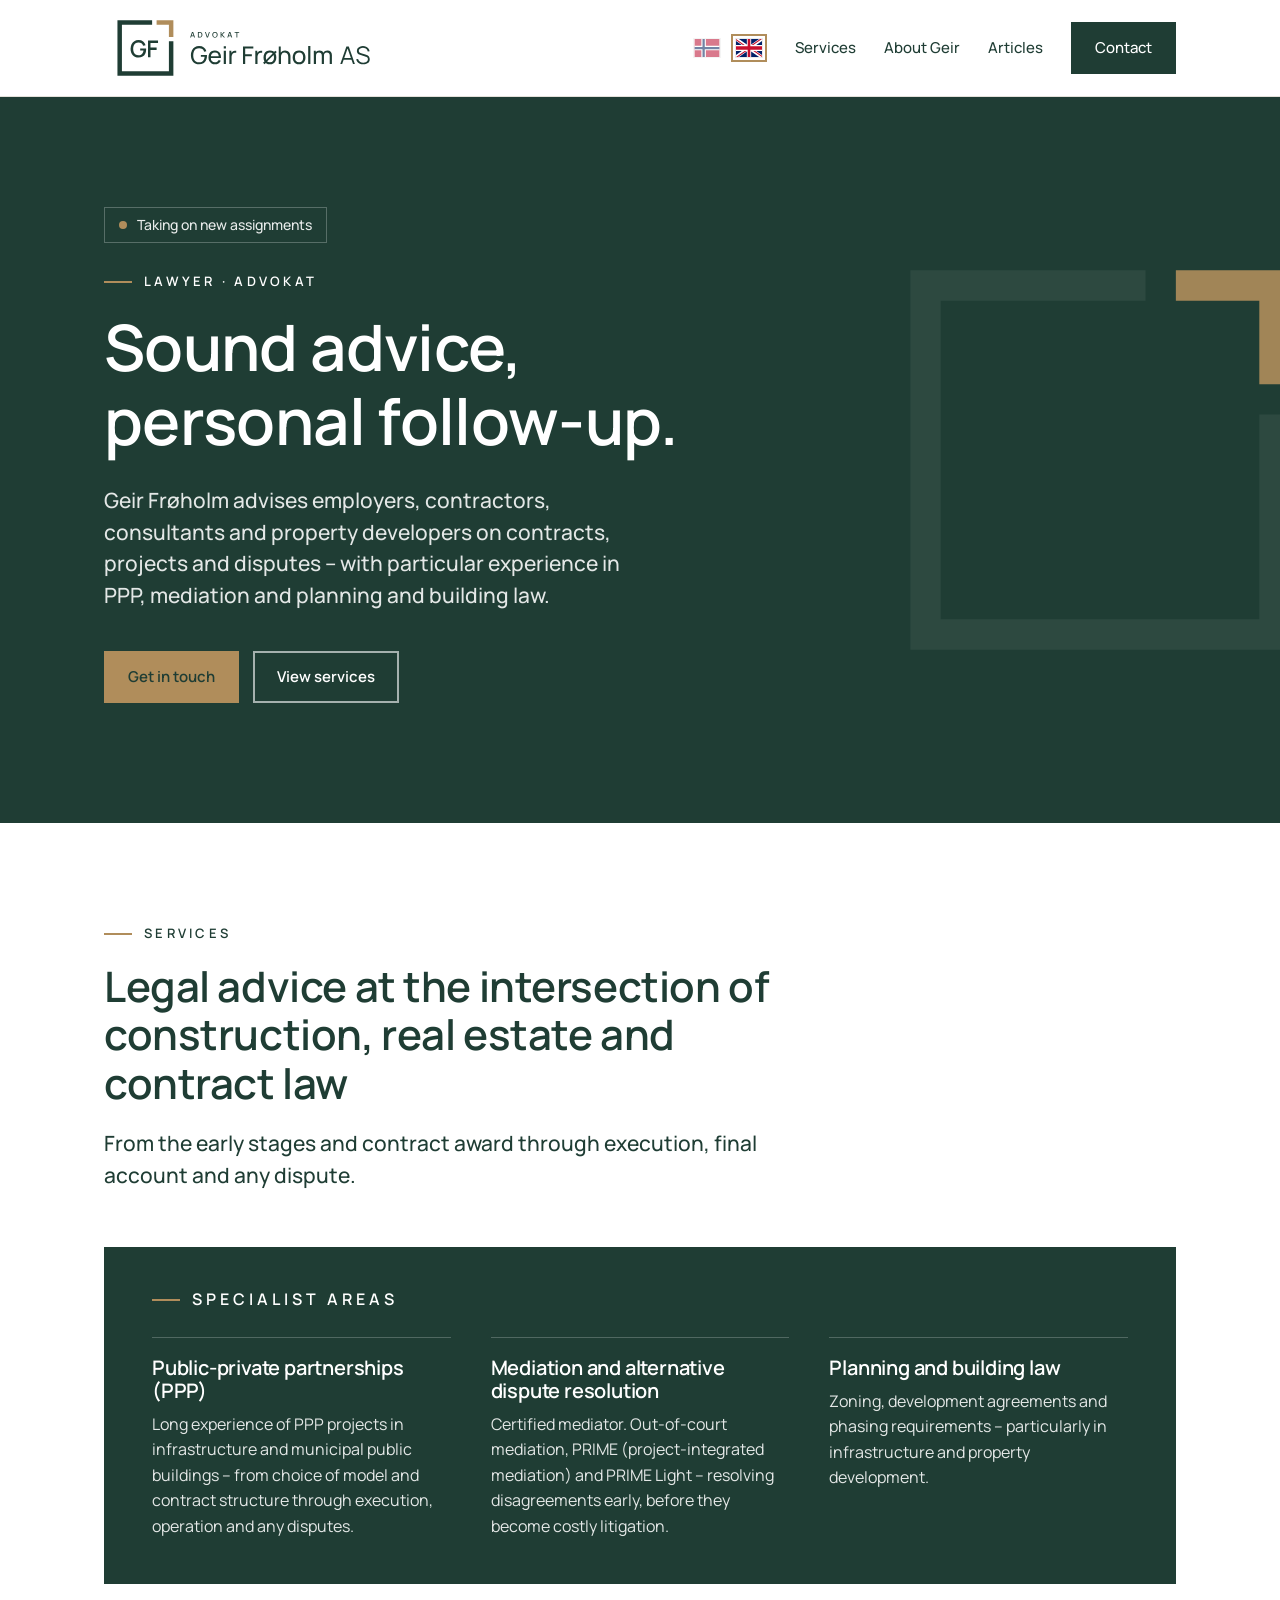
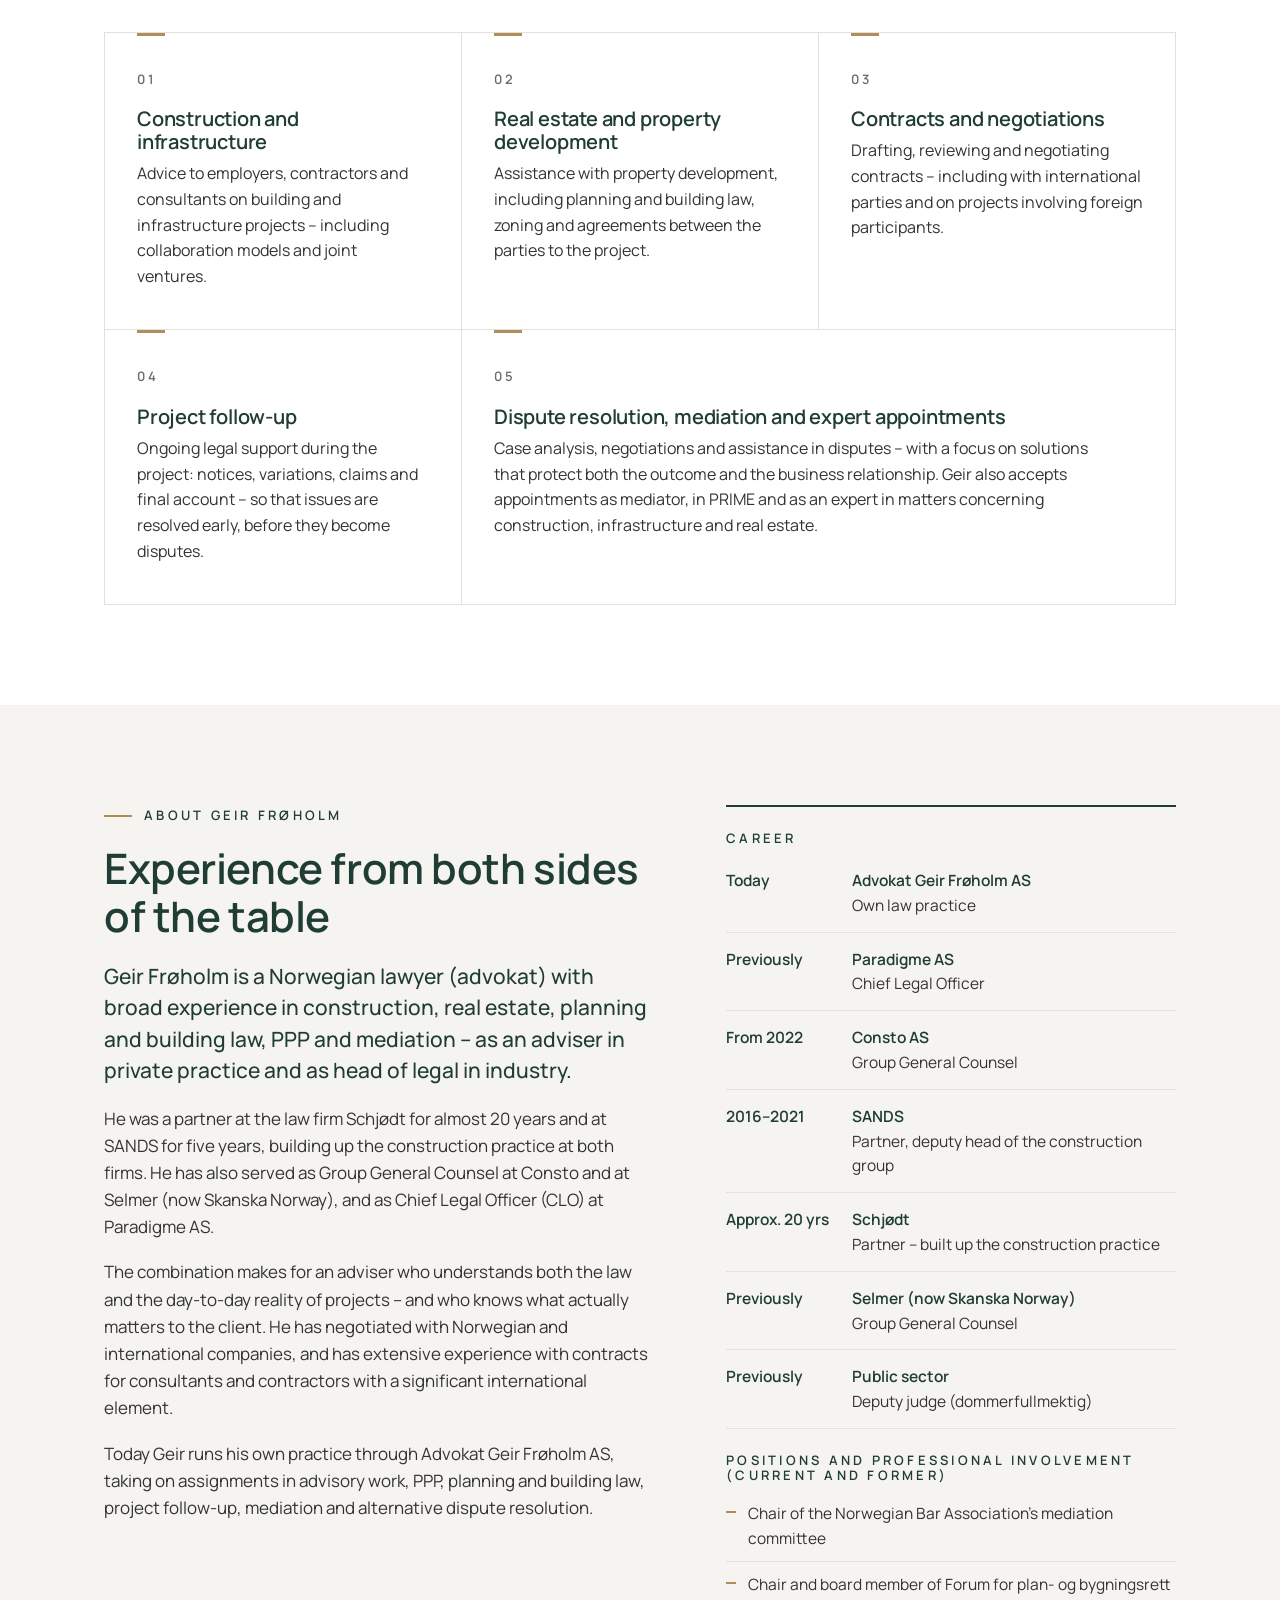
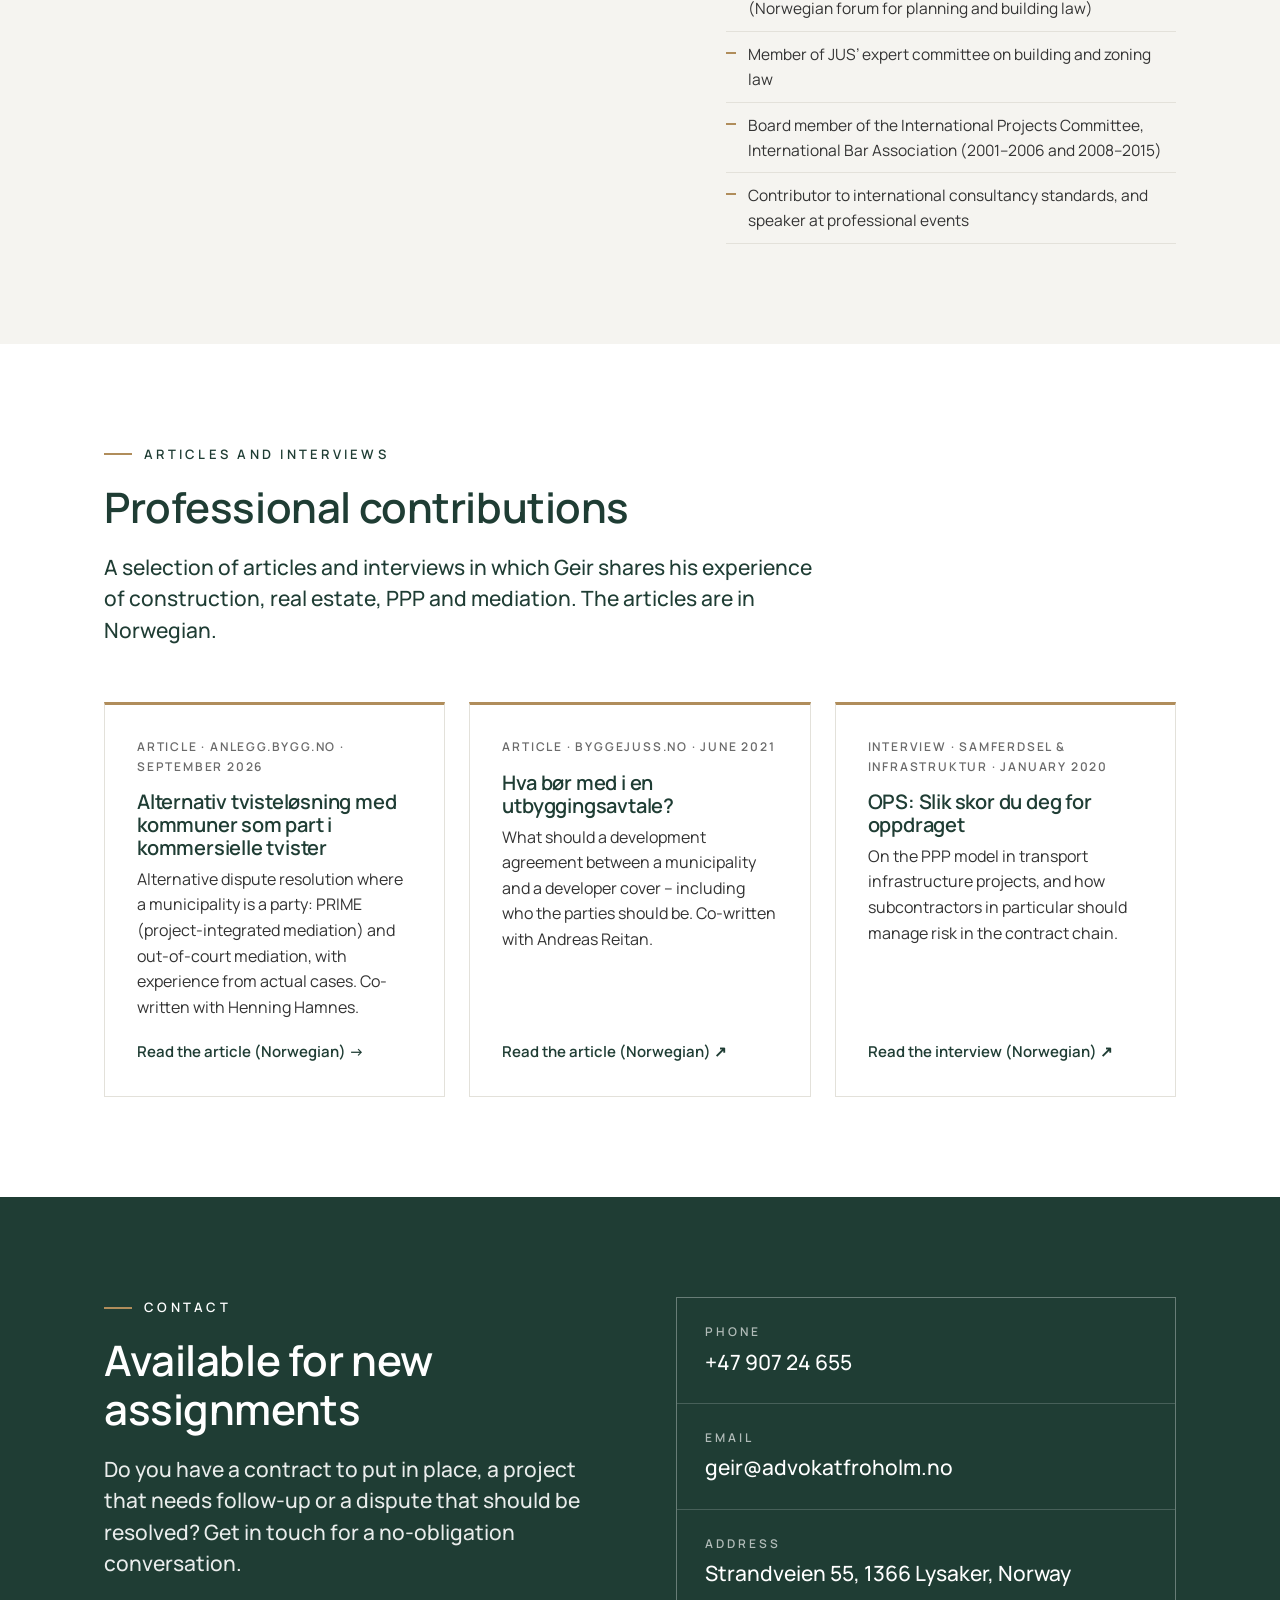
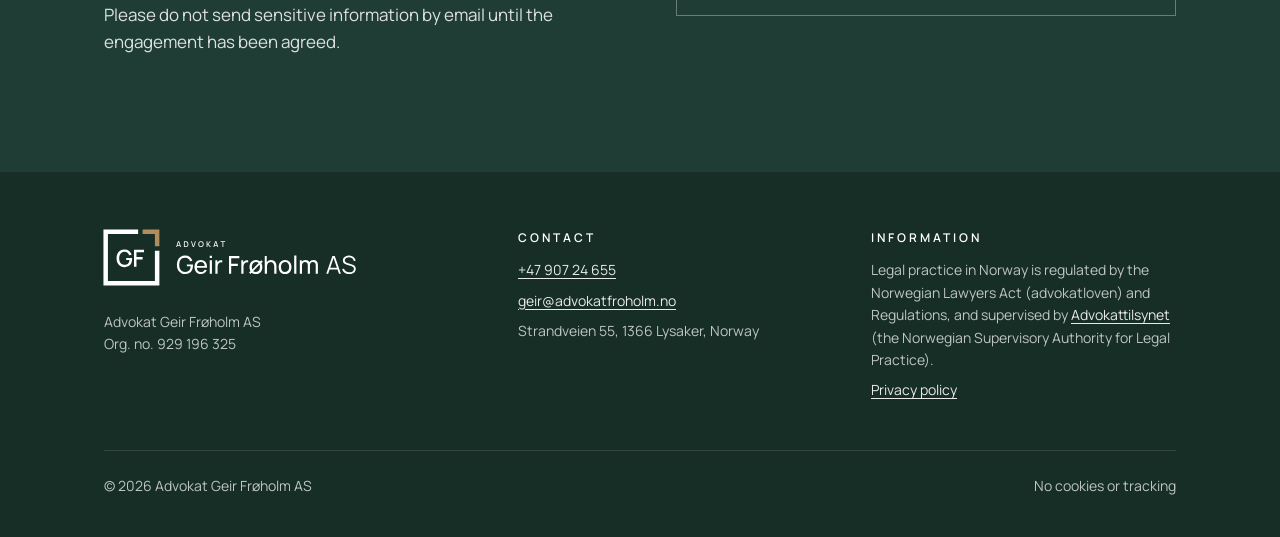
==== en/index.html @ cd41a843 "Forside: slå sammen tjeneste 05 og 06, bedre kontrast på grå småtekst - 05 Tvisteløsning + 06 Meklin" ====
<!doctype html>
<html lang="en">
<head>
<meta charset="utf-8">
<meta name="viewport" content="width=device-width, initial-scale=1">
<title>Advokat Geir Frøholm AS – construction, real estate and contract law</title>
<meta name="description" content="Norwegian lawyer Geir Frøholm advises employers, contractors, consultants and property developers on contracts, public-private partnerships (PPP), planning and building law, project follow-up, mediation and alternative dispute resolution.">
<link rel="canonical" href="https://advokatfroholm.no/en/">
<meta property="og:type" content="website">
<meta property="og:title" content="Advokat Geir Frøholm AS">
<meta property="og:description" content="Sound advice, personal follow-up. Construction, real estate and contract law.">
<meta property="og:url" content="https://advokatfroholm.no/en/">
<meta property="og:image" content="https://advokatfroholm.no/assets/og-image.png">
<meta property="og:locale" content="en_GB">
<meta name="theme-color" content="#1F3D34">
<link rel="icon" href="/favicon.ico" sizes="any">
<link rel="icon" href="/favicon.svg" type="image/svg+xml">
<link rel="apple-touch-icon" href="/apple-touch-icon.png">
<link rel="preload" href="/assets/manrope.woff2" as="font" type="font/woff2" crossorigin>
<link rel="alternate" hreflang="nb" href="https://advokatfroholm.no/">
<link rel="alternate" hreflang="en" href="https://advokatfroholm.no/en/">
<link rel="alternate" hreflang="x-default" href="https://advokatfroholm.no/">
<link rel="stylesheet" href="/assets/style.css">
<script type="application/ld+json">
{
  "@context": "https://schema.org",
  "@type": "LegalService",
  "name": "Advokat Geir Frøholm AS",
  "url": "https://advokatfroholm.no/en/",
  "logo": "https://advokatfroholm.no/assets/icon-512.png",
  "image": "https://advokatfroholm.no/assets/og-image.png",
  "telephone": "+47 907 24 655",
  "email": "geir@advokatfroholm.no",
  "taxID": "929196325",
  "address": {
    "@type": "PostalAddress",
    "streetAddress": "Strandveien 55",
    "postalCode": "1366",
    "addressLocality": "Lysaker",
    "addressCountry": "NO"
  },
  "founder": { "@type": "Person", "name": "Geir Frøholm", "jobTitle": "Lawyer (advokat)" },
  "knowsAbout": ["Public-private partnerships (PPP)", "Construction law", "Real estate law", "Contract law", "Planning and building law", "Mediation", "Alternative dispute resolution", "Dispute resolution"]
}
</script>
</head>
<body>

<header class="topp">
  <div class="wrap">
    <a class="logo" href="/en/" aria-label="Advokat Geir Frøholm AS – home"><img class="hel" src="/assets/logo-farge.svg" alt="Advokat Geir Frøholm AS" width="500" height="148"><img class="symbol" src="/assets/symbol-farge.svg" alt="Advokat Geir Frøholm AS" width="116" height="116"></a>
    <nav class="meny" aria-label="Main menu">
      <div class="sprak" role="group" aria-label="Språk / Language"><a href="/" hreflang="nb" lang="nb" title="Norsk" aria-label="Norsk"><svg viewBox="0 0 22 16" aria-hidden="true"><rect width="22" height="16" fill="#BA0C2F"/><path d="M6 0h4v16H6zM0 6h22v4H0z" fill="#fff"/><path d="M7 0h2v16H7zM0 7h22v2H0z" fill="#00205B"/></svg></a><a href="/en/" hreflang="en" lang="en" title="English" aria-label="English" aria-current="true"><svg viewBox="0 0 60 30" aria-hidden="true" preserveAspectRatio="none"><clipPath id="uk-t"><path d="M30 15h30v15zv15H0zH0V0zV0h30z"/></clipPath><path d="M0 0v30h60V0z" fill="#012169"/><path d="M0 0l60 30m0-30L0 30" stroke="#fff" stroke-width="6"/><path d="M0 0l60 30m0-30L0 30" clip-path="url(#uk-t)" stroke="#C8102E" stroke-width="4"/><path d="M30 0v30M0 15h60" stroke="#fff" stroke-width="10"/><path d="M30 0v30M0 15h60" stroke="#C8102E" stroke-width="6"/></svg></a></div>
      <a href="#services">Services</a>
      <a href="#about">About Geir</a>
      <a href="#articles">Articles</a>
      <a class="knapp" href="#contact">Contact</a>
    </nav>
  </div>
</header>

<main>

<section class="hero">
  <svg class="hero-hjorne" viewBox="-8 -8 116 116" aria-hidden="true">
    <path d="M0 0H62V8H8V92H92V38H100V100H0Z" fill="#FFFFFF" fill-opacity=".07"/>
    <path d="M70 0H100V30H92V8H70Z" fill="#B08D5B"/>
  </svg>
  <div class="wrap">
    <span class="status"><i></i>Taking on new assignments</span>
    <p class="etikett">Lawyer · Advokat</p>
    <h1>Sound advice, personal follow-up.</h1>
    <p class="ingress">Geir Frøholm advises employers, contractors, consultants and property developers on contracts, projects and disputes – with particular experience in PPP, mediation and planning and building law.</p>
    <div class="knapper">
      <a class="knapp messing" href="#contact">Get in touch</a>
      <a class="knapp lys" href="#services">View services</a>
    </div>
  </div>
</section>

<section id="services">
  <div class="wrap">
    <div class="hode">
      <p class="etikett">Services</p>
      <h2>Legal advice at the intersection of construction, real estate and contract law</h2>
      <p class="ingress">From the early stages and contract award through execution, final account and any dispute.</p>
    </div>
    <div class="spesial">
      <p class="etikett">Specialist areas</p>
      <div class="spesial-grid">
        <div>
          <h3>Public-private partnerships (PPP)</h3>
          <p>Long experience of PPP projects in infrastructure and municipal public buildings – from choice of model and contract structure through execution, operation and any disputes.</p>
        </div>
        <div>
          <h3>Mediation and alternative dispute resolution</h3>
          <p>Certified mediator. Out-of-court mediation, PRIME (project-integrated mediation) and PRIME Light – resolving disagreements early, before they become costly litigation.</p>
        </div>
        <div>
          <h3>Planning and building law</h3>
          <p>Zoning, development agreements and phasing requirements – particularly in infrastructure and property development.</p>
        </div>
      </div>
    </div>
    <div class="tjenester">
      <article class="tjeneste">
        <span class="nr">01</span>
        <h3>Construction and infrastructure</h3>
        <p>Advice to employers, contractors and consultants on building and infrastructure projects – including collaboration models and joint ventures.</p>
      </article>
      <article class="tjeneste">
        <span class="nr">02</span>
        <h3>Real estate and property development</h3>
        <p>Assistance with property development, including planning and building law, zoning and agreements between the parties to the project.</p>
      </article>
      <article class="tjeneste">
        <span class="nr">03</span>
        <h3>Contracts and negotiations</h3>
        <p>Drafting, reviewing and negotiating contracts – including with international parties and on projects involving foreign participants.</p>
      </article>
      <article class="tjeneste">
        <span class="nr">04</span>
        <h3>Project follow-up</h3>
        <p>Ongoing legal support during the project: notices, variations, claims and final account – so that issues are resolved early, before they become disputes.</p>
      </article>
      <article class="tjeneste">
        <span class="nr">05</span>
        <h3>Dispute resolution, mediation and expert appointments</h3>
        <p>Case analysis, negotiations and assistance in disputes – with a focus on solutions that protect both the outcome and the business relationship. Geir also accepts appointments as mediator, in PRIME and as an expert in matters concerning construction, infrastructure and real estate.</p>
      </article>
    </div>
  </div>
</section>

<section id="about" class="lys-bg">
  <div class="wrap om">
    <div>
      <p class="etikett">About Geir Frøholm</p>
      <h2>Experience from both sides of the table</h2>
      <p class="ingress">Geir Frøholm is a Norwegian lawyer (advokat) with broad experience in construction, real estate, planning and building law, PPP and mediation – as an adviser in private practice and as head of legal in industry.</p>
      <p>He was a partner at the law firm Schjødt for almost 20 years and at SANDS for five years, building up the construction practice at both firms. He has also served as Group General Counsel at Consto and at Selmer (now Skanska Norway), and as Chief Legal Officer (CLO) at Paradigme AS.</p>
      <p>The combination makes for an adviser who understands both the law and the day-to-day reality of projects – and who knows what actually matters to the client. He has negotiated with Norwegian and international companies, and has extensive experience with contracts for consultants and contractors with a significant international element.</p>
      <p>Today Geir runs his own practice through Advokat Geir Frøholm AS, taking on assignments in advisory work, PPP, planning and building law, project follow-up, mediation and alternative dispute resolution.</p>
    </div>
    <aside class="fakta" aria-label="Career and positions">
      <h3>Career</h3>
      <ul class="tidslinje">
        <li><span class="aar">Today</span><span><b>Advokat Geir Frøholm AS</b>Own law practice</span></li>
        <li><span class="aar">Previously</span><span><b>Paradigme AS</b>Chief Legal Officer</span></li>
        <li><span class="aar">From 2022</span><span><b>Consto AS</b>Group General Counsel</span></li>
        <li><span class="aar">2016–2021</span><span><b>SANDS</b>Partner, deputy head of the construction group</span></li>
        <li><span class="aar">Approx. 20 yrs</span><span><b>Schjødt</b>Partner – built up the construction practice</span></li>
        <li><span class="aar">Previously</span><span><b>Selmer (now Skanska Norway)</b>Group General Counsel</span></li>
        <li><span class="aar">Previously</span><span><b>Public sector</b>Deputy judge (dommerfullmektig)</span></li>
      </ul>
      <h3>Positions and professional involvement (current and former)</h3>
      <ul class="verv">
        <li>Chair of the Norwegian Bar Association’s mediation committee</li>
        <li>Chair and board member of Forum for plan- og bygningsrett (Norwegian forum for planning and building law)</li>
        <li>Member of JUS’ expert committee on building and zoning law</li>
        <li>Board member of the International Projects Committee, International Bar Association (2001–2006 and 2008–2015)</li>
        <li>Contributor to international consultancy standards, and speaker at professional events</li>
      </ul>
    </aside>
  </div>
</section>


<section id="articles">
  <div class="wrap">
    <div class="hode">
      <p class="etikett">Articles and interviews</p>
      <h2>Professional contributions</h2>
      <p class="ingress">A selection of articles and interviews in which Geir shares his experience of construction, real estate, PPP and mediation. The articles are in Norwegian.</p>
    </div>
    <div class="artikler">
      <a class="artikkel" href="/artikler/alternativ-tvistelosning-kommuner.html" hreflang="nb">
        <span class="meta">Article · anlegg.bygg.no · September 2026</span>
        <h3>Alternativ tvisteløsning med kommuner som part i kommersielle tvister</h3>
        <p>Alternative dispute resolution where a municipality is a party: PRIME (project-integrated mediation) and out-of-court mediation, with experience from actual cases. Co-written with Henning Hamnes.</p>
        <span class="les">Read the article (Norwegian) →</span>
      </a>
      <a class="artikkel" href="https://byggejuss.no/hva-bor-med-i-en-utbyggingsavtale/" target="_blank" rel="noopener" hreflang="nb">
        <span class="meta">Article · byggejuss.no · June 2021</span>
        <h3>Hva bør med i en utbyggingsavtale?</h3>
        <p>What should a development agreement between a municipality and a developer cover – including who the parties should be. Co-written with Andreas Reitan.</p>
        <span class="les">Read the article (Norwegian) ↗</span>
      </a>
      <a class="artikkel" href="https://www.samferdselinfra.no/ops-slik-skor-du-deg-for-oppdraget/" target="_blank" rel="noopener" hreflang="nb">
        <span class="meta">Interview · Samferdsel &amp; Infrastruktur · January 2020</span>
        <h3>OPS: Slik skor du deg for oppdraget</h3>
        <p>On the PPP model in transport infrastructure projects, and how subcontractors in particular should manage risk in the contract chain.</p>
        <span class="les">Read the interview (Norwegian) ↗</span>
      </a>
    </div>
  </div>
</section>

<section id="contact" class="kontakt">
  <div class="wrap kontakt-grid">
    <div>
      <p class="etikett">Contact</p>
      <h2>Available for new assignments</h2>
      <p class="ingress" style="color:rgba(255,255,255,.9)">Do you have a contract to put in place, a project that needs follow-up or a dispute that should be resolved? Get in touch for a no-obligation conversation.</p>
      <p>Please do not send sensitive information by email until the engagement has been agreed.</p>
    </div>
    <div class="kanaler">
      <a class="kanal" href="tel:+4790724655"><small>Phone</small><span>+47 907 24 655</span></a>
      <a class="kanal" href="mailto:geir@advokatfroholm.no"><small>Email</small><span>geir@advokatfroholm.no</span></a>
      <div class="kanal"><small>Address</small><span>Strandveien 55, 1366 Lysaker, Norway</span></div>
    </div>
  </div>
</section>

</main>

<footer class="bunn">
  <div class="wrap">
    <div class="bunn-grid">
      <div>
        <img src="/assets/logo-negativ.svg" alt="Advokat Geir Frøholm AS" width="500" height="148">
        <p>Advokat Geir Frøholm AS<br>Org. no. 929 196 325</p>
      </div>
      <div>
        <h4>Contact</h4>
        <p><a href="tel:+4790724655">+47 907 24 655</a></p>
        <p><a href="mailto:geir@advokatfroholm.no">geir@advokatfroholm.no</a></p>
        <p>Strandveien 55, 1366 Lysaker, Norway</p>
      </div>
      <div>
        <h4>Information</h4>
        <p>Legal practice in Norway is regulated by the Norwegian Lawyers Act (advokatloven) and Regulations, and supervised by <a href="https://tilsynet.no" rel="noopener">Advokattilsynet</a> (the Norwegian Supervisory Authority for Legal Practice).</p>
        <p><a href="/en/privacy.html">Privacy policy</a></p>
      </div>
    </div>
    <div class="smaa">
      <span>© <span id="aar">2026</span> Advokat Geir Frøholm AS</span>
      <span>No cookies or tracking</span>
    </div>
  </div>
</footer>

<script>document.getElementById("aar").textContent = new Date().getFullYear();</script>
</body>
</html>
---- assets/style.css ----
@font-face {
  font-family: "Manrope";
  src: url("manrope.woff2") format("woff2");
  font-weight: 200 800;
  font-display: swap;
}

:root {
  --gronn: #1F3D34;
  --gronn-2: #2A5145;
  --messing: #B08D5B;
  --grafitt: #333333;
  --hvit: #FFFFFF;
  --lys: #F5F4F0;
  --linje: #E3E1DA;
  --maks: 1120px;
}

*, *::before, *::after { box-sizing: border-box; }
html { scroll-behavior: smooth; -webkit-text-size-adjust: 100%; }
body {
  margin: 0;
  font-family: "Manrope", Arial, sans-serif;
  font-weight: 400;
  font-size: 17px;
  line-height: 1.6;
  color: var(--grafitt);
  background: var(--hvit);
}
img, svg { max-width: 100%; display: block; }
a { color: var(--gronn); text-underline-offset: 3px; }
a:hover { color: var(--gronn-2); }
:focus-visible { outline: 2px solid var(--messing); outline-offset: 3px; }

.wrap { max-width: var(--maks); margin: 0 auto; padding: 0 24px; }

.etikett {
  font-weight: 600;
  display: flex;
  font-size: 13px;
  letter-spacing: .25em;
  text-transform: uppercase;
  color: var(--gronn);
  align-items: center;
  gap: 12px;
  margin: 0 0 18px;
}
.etikett::before {
  content: "";
  width: 28px; height: 2px;
  background: var(--messing);
}

h1, h2, h3 { color: var(--gronn); font-weight: 600; line-height: 1.15; margin: 0; letter-spacing: -.01em; }
h1 { font-size: clamp(38px, 6vw, 64px); }
h2 { font-size: clamp(30px, 4vw, 42px); margin-bottom: 20px; }
h3 { font-size: 20px; margin-bottom: 8px; }
.ingress { font-weight: 500; font-size: clamp(18px, 2vw, 21px); line-height: 1.5; color: var(--gronn); }

/* Topp */
.topp {
  position: sticky; top: 0; z-index: 10;
  background: rgba(255,255,255,.96);
  backdrop-filter: saturate(1.2) blur(6px);
  border-bottom: 1px solid var(--linje);
}
.topp .wrap { display: flex; align-items: center; justify-content: space-between; height: 96px; gap: 24px; }
.topp .logo img { width: 280px; height: auto; }
.topp .logo .symbol { display: none; }
.meny { display: flex; gap: 28px; align-items: center; }
.meny a { text-decoration: none; font-weight: 500; font-size: 15px; color: var(--gronn); }
.meny a:hover { color: var(--messing); }
.knapp {
  display: inline-block;
  background: var(--gronn); color: var(--hvit) !important;
  text-decoration: none; font-weight: 600; font-size: 15px;
  padding: 12px 22px; border: 2px solid var(--gronn);
  transition: background .15s, color .15s;
}
.knapp:hover { background: var(--gronn-2); border-color: var(--gronn-2); }
.knapp.lys { background: transparent; color: var(--hvit) !important; border-color: rgba(255,255,255,.6); }
.knapp.lys:hover { background: var(--hvit); color: var(--gronn) !important; }
.knapp.messing { background: var(--messing); border-color: var(--messing); color: var(--gronn) !important; }
.knapp.messing:hover { background: #C29F6C; border-color: #C29F6C; }

/* Hero */
.hero { background: var(--gronn); color: var(--hvit); padding: 110px 0 120px; position: relative; overflow: hidden; }
.hero .etikett, .hero h1 { color: var(--hvit); }
.hero h1 { max-width: 14ch; }
.hero .ingress { color: rgba(255,255,255,.88); max-width: 40ch; margin: 28px 0 40px; }
.hero .knapper { display: flex; gap: 14px; flex-wrap: wrap; }
.hero-hjorne {
  position: absolute; right: -40px; top: 50%; transform: translateY(-50%);
  width: min(440px, 42vw); opacity: .9; pointer-events: none;
}
.status {
  display: inline-flex; align-items: center; gap: 10px;
  font-size: 14px; font-weight: 500; color: rgba(255,255,255,.9);
  border: 1px solid rgba(255,255,255,.25); padding: 6px 14px; margin-bottom: 28px;
}
.status i { width: 8px; height: 8px; border-radius: 50%; background: var(--messing); display: block; }

/* Seksjoner */
section { padding: 100px 0; }
.lys-bg { background: var(--lys); }
.hode { max-width: 720px; margin-bottom: 56px; }

.tjenester { display: grid; grid-template-columns: repeat(3, 1fr); gap: 1px; background: var(--linje); border: 1px solid var(--linje); }
.tjeneste { background: var(--hvit); padding: 36px 32px 40px; position: relative; }
.tjeneste::before { content: ""; position: absolute; top: 0; left: 32px; width: 28px; height: 3px; background: var(--messing); }
.tjeneste .nr { font-size: 13px; font-weight: 600; letter-spacing: .2em; color: #6B6B6B; margin-bottom: 18px; display: block; }
.tjeneste p { margin: 0; font-size: 16px; }
/* Fem kort: det siste fyller resten av raden (3 og 2 kolonner) */
.tjeneste:last-child:nth-child(5) { grid-column: span 2; }
.tjeneste:last-child:nth-child(5) p { max-width: 62ch; }

.om { display: grid; grid-template-columns: 1.1fr .9fr; gap: 72px; align-items: start; }
.om p { margin: 0 0 18px; }
.fakta { border-top: 2px solid var(--gronn); }
.fakta h3 { font-size: 13px; letter-spacing: .25em; text-transform: uppercase; margin: 24px 0 8px; }
.tidslinje { list-style: none; margin: 0; padding: 0; }
.tidslinje li { display: grid; grid-template-columns: 110px 1fr; gap: 16px; padding: 14px 0; border-bottom: 1px solid var(--linje); font-size: 15.5px; }
.tidslinje .aar { font-weight: 600; color: var(--gronn); }
.tidslinje b { font-weight: 600; color: var(--gronn); display: block; }
.verv { list-style: none; padding: 0; margin: 0; }
.verv li { padding: 10px 0 10px 22px; border-bottom: 1px solid var(--linje); position: relative; font-size: 15.5px; }
.verv li::before { content: ""; position: absolute; left: 0; top: 20px; width: 10px; height: 2px; background: var(--messing); }

.hvordan { display: grid; grid-template-columns: repeat(3, 1fr); gap: 40px; }
.steg .tall { font-size: 44px; font-weight: 600; color: var(--messing); line-height: 1; margin-bottom: 16px; display: block; }
.steg p { margin: 0; }

/* Kontakt */
.kontakt { background: var(--gronn); color: var(--hvit); }
.kontakt h2, .kontakt .etikett { color: var(--hvit); }
.kontakt-grid { display: grid; grid-template-columns: 1fr 1fr; gap: 72px; align-items: start; }
.kontakt p { color: rgba(255,255,255,.85); }
.kanaler { display: grid; gap: 1px; background: rgba(255,255,255,.18); border: 1px solid rgba(255,255,255,.18); }
.kanal { background: var(--gronn); padding: 24px 28px; display: block; text-decoration: none; color: var(--hvit); }
a.kanal:hover { background: var(--gronn-2); color: var(--hvit); }
.kanal small { display: block; font-size: 12px; letter-spacing: .25em; text-transform: uppercase; color: rgba(255,255,255,.65); font-weight: 600; margin-bottom: 4px; }
.kanal span { font-size: 21px; font-weight: 500; overflow-wrap: anywhere; }

/* Bunn */
.bunn { background: #172E27; color: rgba(255,255,255,.72); padding: 56px 0 40px; font-size: 14px; }
.bunn-grid { display: grid; grid-template-columns: 1.2fr 1fr 1fr; gap: 48px; }
.bunn img { width: 280px; height: auto; margin: -12px 0 12px -14px; }
.bunn h4 { color: var(--hvit); font-size: 12px; letter-spacing: .25em; text-transform: uppercase; margin: 0 0 12px; font-weight: 600; }
.bunn p { margin: 0 0 8px; }
.bunn a { color: rgba(255,255,255,.9); }
.bunn .smaa { border-top: 1px solid rgba(255,255,255,.12); margin-top: 40px; padding-top: 24px; display: flex; justify-content: space-between; gap: 16px; flex-wrap: wrap; }

/* Tekstside */
.tekstside { padding: 72px 0 100px; }
.tekstside .wrap { max-width: 760px; }
.tekstside h1 { font-size: clamp(34px, 5vw, 48px); margin-bottom: 24px; }
.tekstside h2 { font-size: 24px; margin: 40px 0 12px; }
.tekstside p, .tekstside li { margin: 0 0 12px; }

@media (max-width: 900px) {
  .meny > a:not(.knapp) { display: none; }
  .tjenester { grid-template-columns: 1fr 1fr; }
  .om, .kontakt-grid { grid-template-columns: 1fr; gap: 48px; }
  .hvordan { grid-template-columns: 1fr; gap: 32px; }
  .bunn-grid { grid-template-columns: 1fr 1fr; }
  .hero-hjorne { opacity: .18; right: -80px; width: 360px; }
}
@media (max-width: 600px) {
  body { font-size: 16px; }
  .wrap { padding: 0 16px; }
  .topp .wrap { height: 68px; }
  .topp .logo .hel { display: none; }
  .topp .logo .symbol { display: block; width: 48px; }
  .topp .knapp { padding: 9px 14px; font-size: 14px; }
  section { padding: 72px 0; }
  .hero { padding: 72px 0 80px; }
  .hero-hjorne { display: none; }
  .tjenester { grid-template-columns: 1fr; }
  .tjeneste:last-child:nth-child(5) { grid-column: auto; }
  .tidslinje li { grid-template-columns: 1fr; gap: 2px; }
  .bunn-grid { grid-template-columns: 1fr; gap: 32px; }
}
@media (prefers-reduced-motion: reduce) { html { scroll-behavior: auto; } }

/* Språkvelger */
.sprak { display: flex; gap: 6px; align-items: center; }
.sprak a { display: block; padding: 3px; border: 2px solid transparent; line-height: 0; opacity: .55; transition: opacity .15s, border-color .15s; }
.sprak a:hover { opacity: 1; }
.sprak a[aria-current="true"] { opacity: 1; border-color: var(--messing); }
.sprak svg { width: 26px; height: 18px; display: block; box-shadow: 0 0 0 1px rgba(0,0,0,.08); }
@media (max-width: 600px) { .meny { gap: 12px; } .sprak svg { width: 24px; height: 17px; } }

/* Spesialfelt */
.spesial { background: var(--gronn); color: rgba(255,255,255,.88); padding: 40px 48px 44px; margin-bottom: 48px; }
.spesial .etikett { color: var(--hvit); margin-bottom: 24px; }
.spesial-grid { display: grid; grid-template-columns: repeat(3, 1fr); gap: 40px; }
.spesial-grid > div { min-width: 0; border-top: 1px solid rgba(255,255,255,.22); padding-top: 18px; }
.spesial h3 { color: var(--hvit); font-size: 20px; margin: 0 0 10px; }
.spesial p { margin: 0; font-size: 16px; }
@media (max-width: 900px) { .spesial { padding: 32px 24px 36px; } .spesial-grid { grid-template-columns: 1fr; gap: 24px; } }

/* Artikler */
.artikler { display: grid; grid-template-columns: repeat(3, 1fr); gap: 24px; }
.artikkel { display: flex; flex-direction: column; border: 1px solid var(--linje); border-top: 3px solid var(--messing); padding: 32px; text-decoration: none; color: var(--grafitt); transition: border-color .15s, box-shadow .15s; }
.artikkel:hover { border-color: var(--gronn); border-top-color: var(--messing); box-shadow: 0 8px 24px rgba(31,61,52,.08); color: var(--grafitt); }
.artikkel .meta { font-size: 12px; font-weight: 600; letter-spacing: .15em; text-transform: uppercase; color: #6B6B6B; margin-bottom: 14px; }
.artikkel p { margin: 0 0 20px; font-size: 16px; }
.artikkel .les { margin-top: auto; font-weight: 600; font-size: 15px; color: var(--gronn); }
.artikkel:hover .les { color: var(--messing); }
@media (max-width: 900px) { .artikler { grid-template-columns: 1fr; } }

/* Artikkelside */
.artikkelside { padding-top: 56px; }
.artikkelside .tilbake { margin: 0 0 32px; font-size: 15px; }
.artikkelside .tilbake a { text-decoration: none; font-weight: 500; }
.artikkelside h1 { font-size: clamp(30px, 4.4vw, 44px); line-height: 1.15; margin-bottom: 20px; }
.artikkelside .ingress { margin: 0 0 28px; }
.byline { border-top: 1px solid var(--linje); border-bottom: 1px solid var(--linje); padding: 18px 0; margin-bottom: 40px; font-size: 15.5px; }
.byline p { margin: 0; }
.byline b { color: var(--gronn); font-weight: 600; }
.byline .kilde { margin-top: 6px; color: #6B6B6B; font-size: 14.5px; }
.brodtekst p { margin: 0 0 18px; }
.brodtekst h2 { font-size: 23px; margin: 44px 0 14px; }
.sitat { margin: 36px 0; padding: 4px 0 4px 24px; border-left: 3px solid var(--messing); font-size: clamp(20px, 2.4vw, 24px); font-weight: 500; line-height: 1.4; color: var(--gronn); }
.artikkel-cta { margin-top: 56px; background: var(--lys); padding: 32px; display: flex; gap: 24px; align-items: center; justify-content: space-between; flex-wrap: wrap; }
.artikkel-cta p { margin: 0; max-width: 46ch; color: var(--gronn); font-weight: 500; }
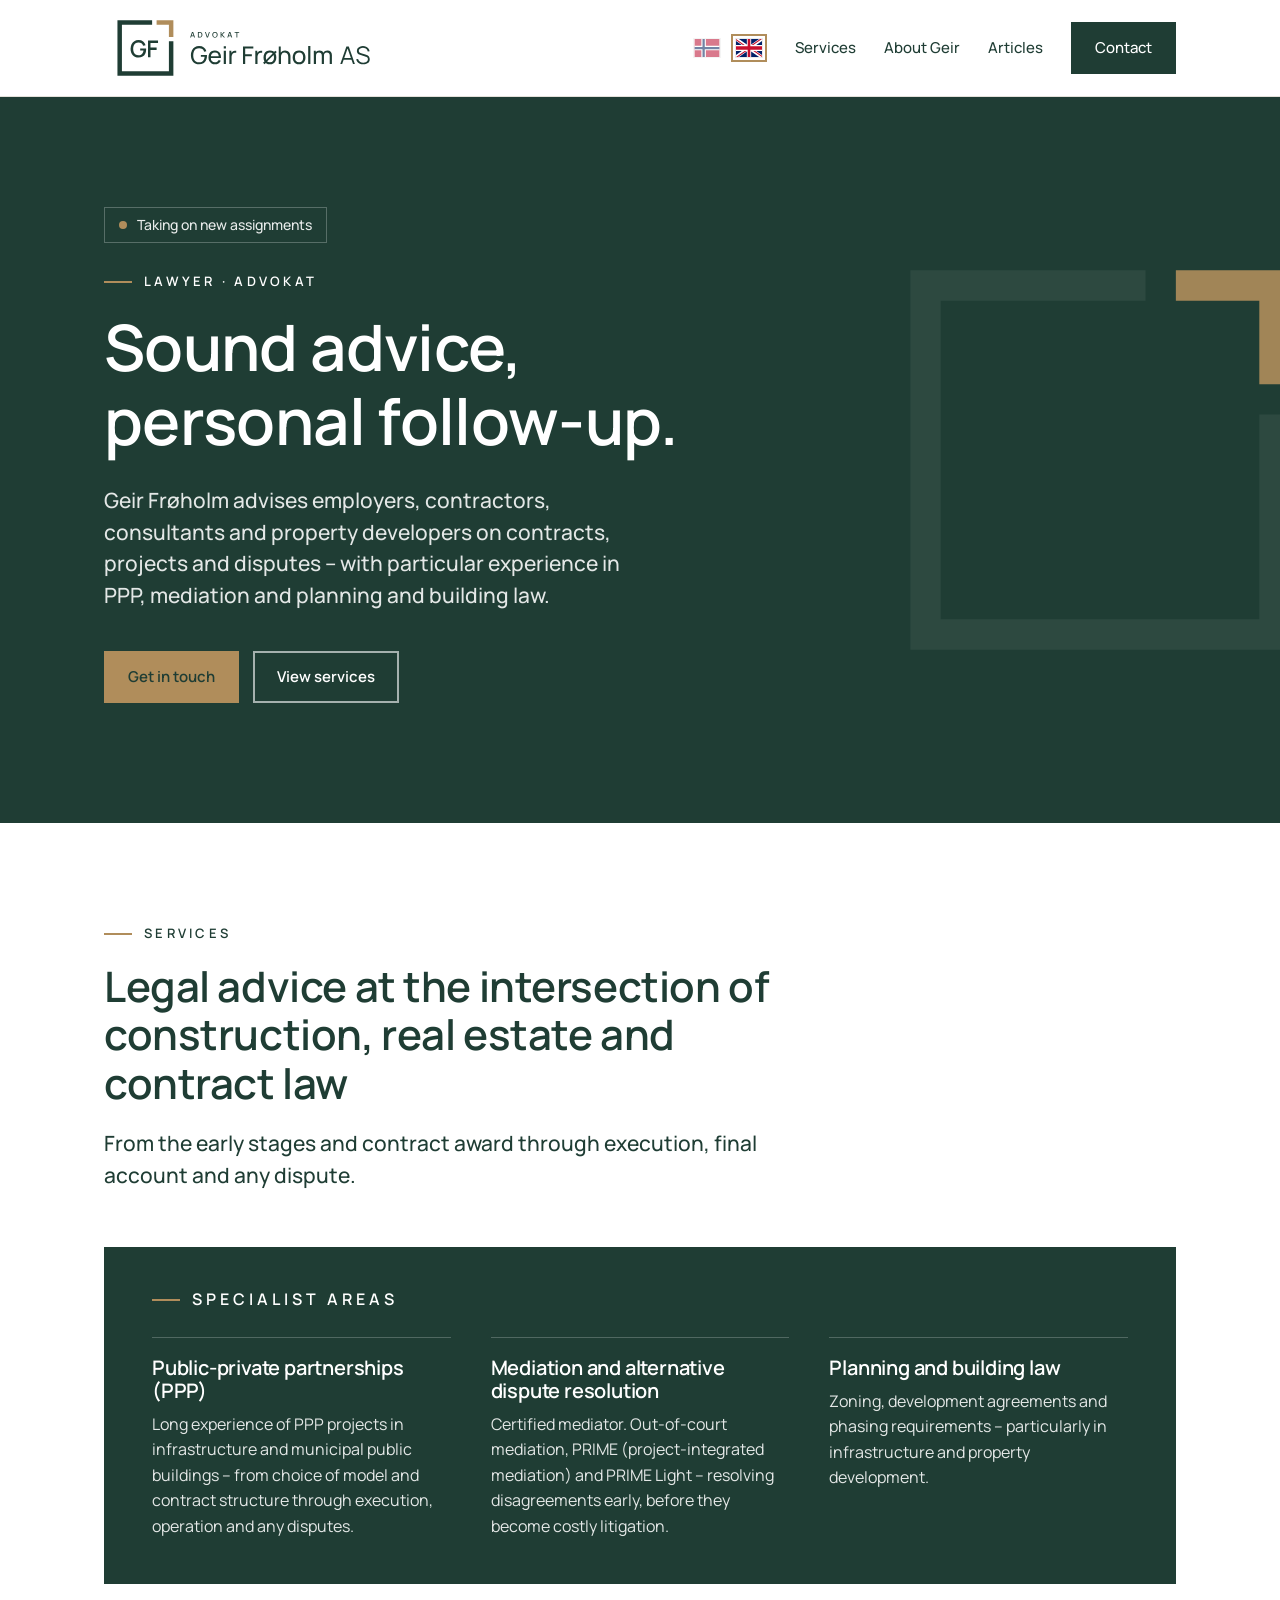
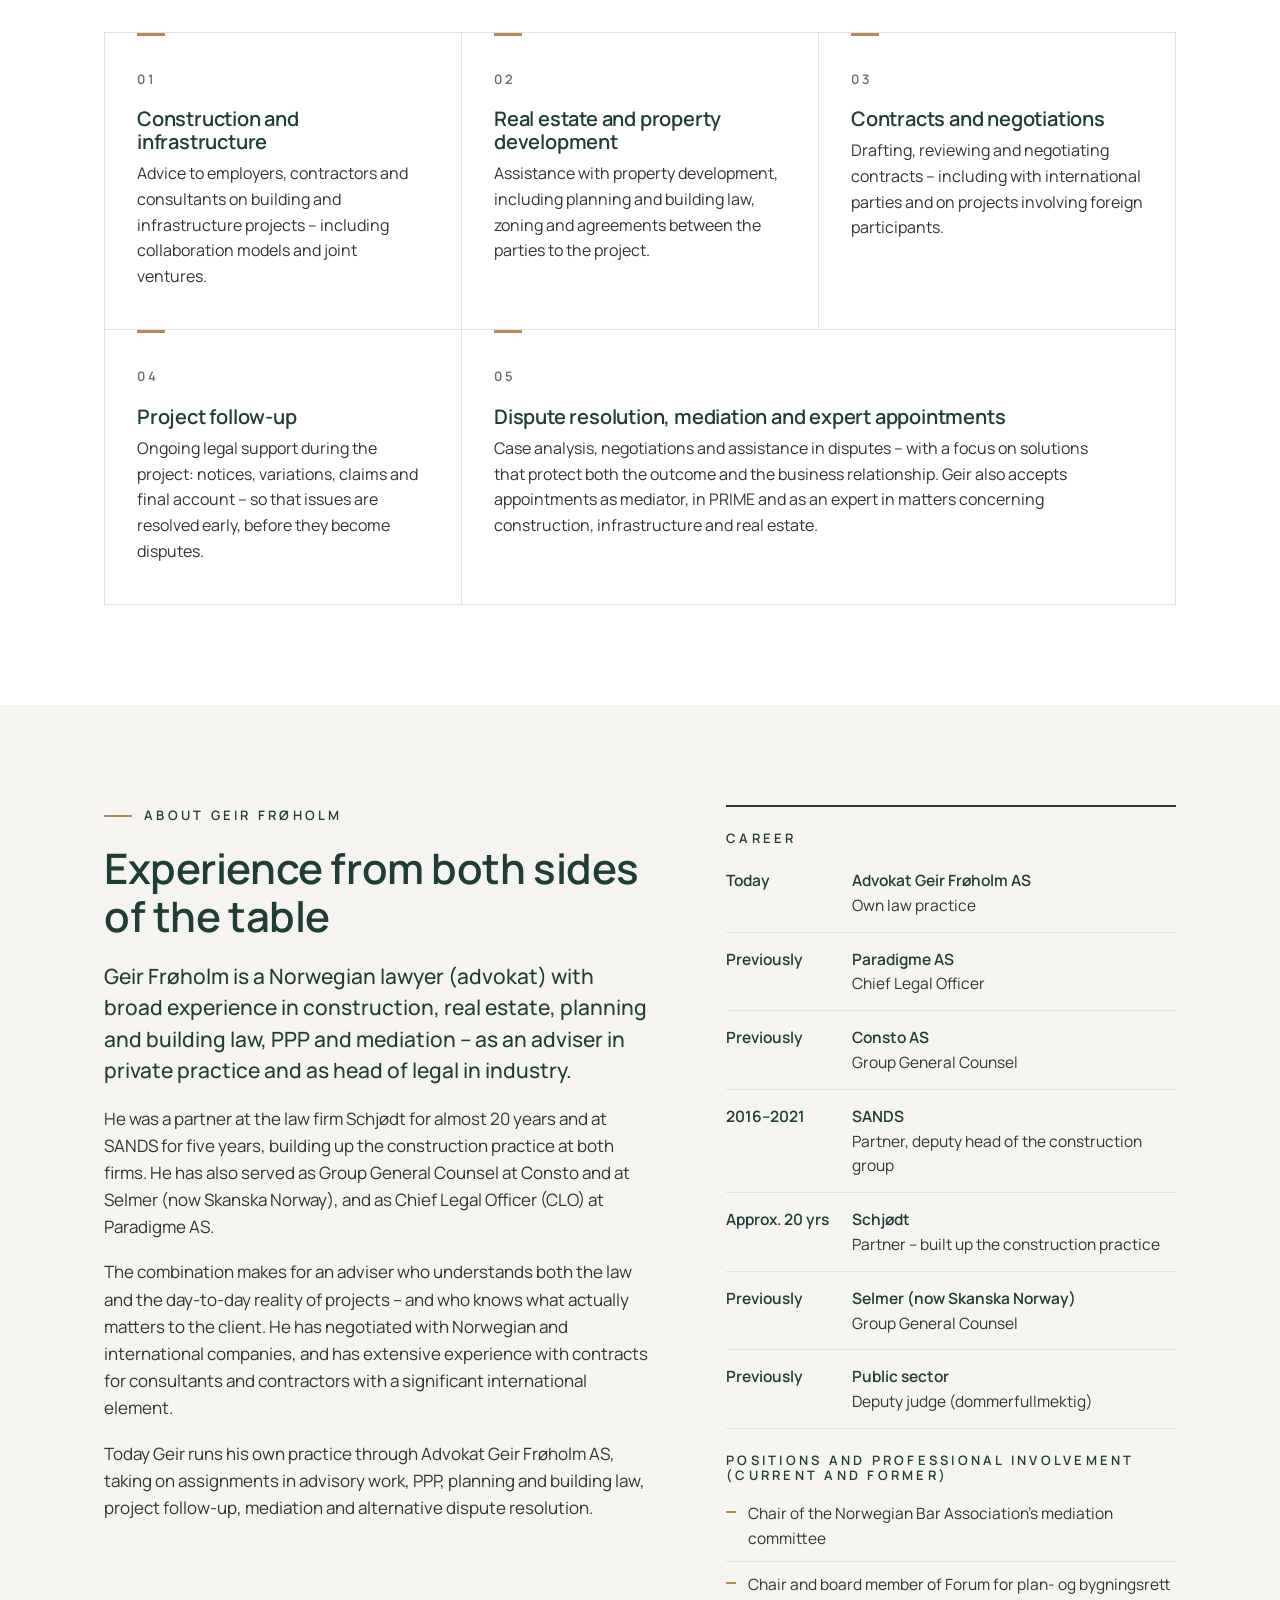
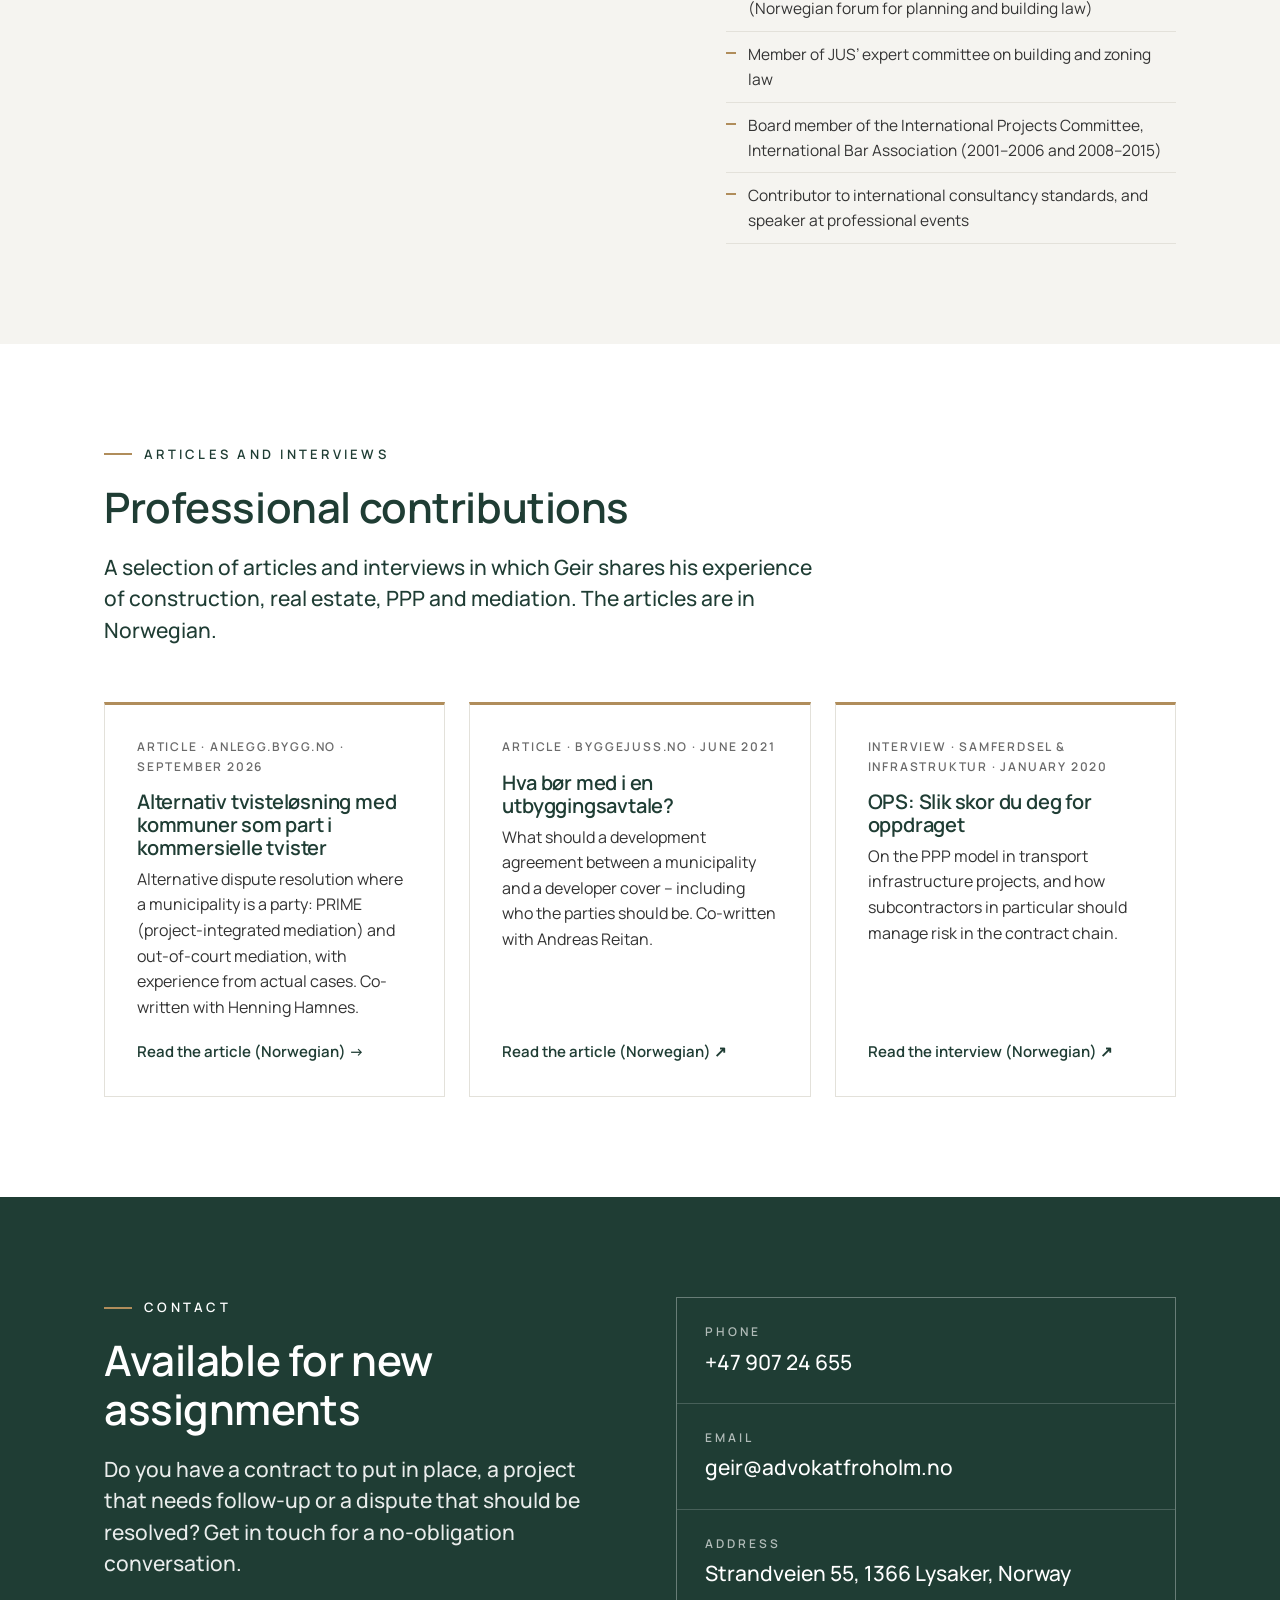
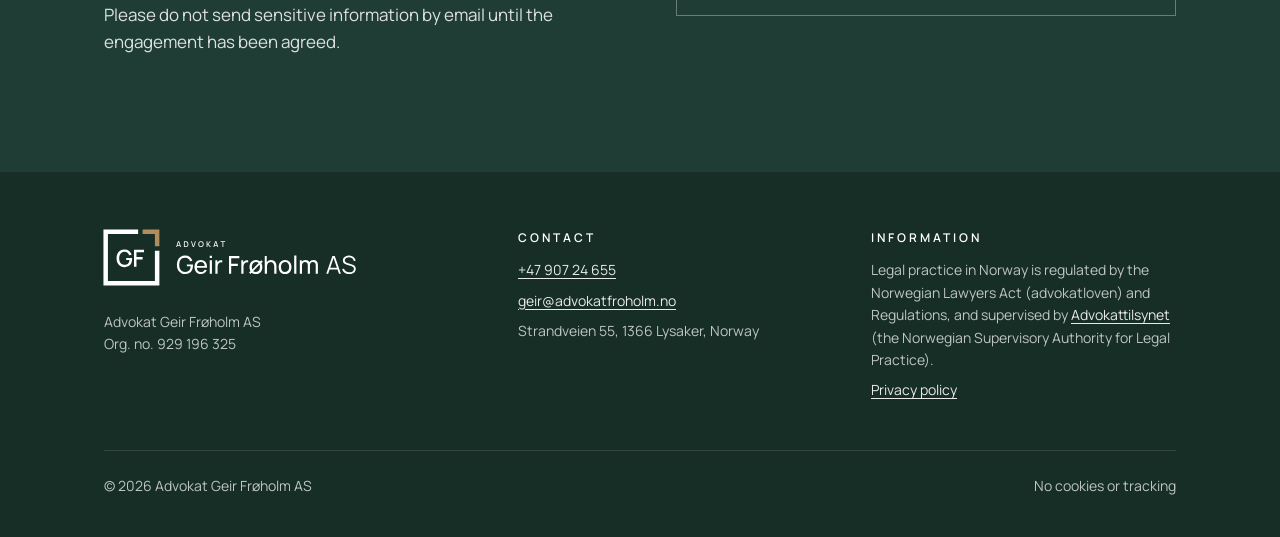
==== commit 678fb6b1: "Karriere: Consto er tidligere arbeidsgiver (ikke «Fra 2022») Co-Authored-By: Claude Fable 5.2 <norep" ====
--- a/en/index.html
+++ b/en/index.html
@@ -147,7 +147,7 @@
       <ul class="tidslinje">
         <li><span class="aar">Today</span><span><b>Advokat Geir Frøholm AS</b>Own law practice</span></li>
         <li><span class="aar">Previously</span><span><b>Paradigme AS</b>Chief Legal Officer</span></li>
-        <li><span class="aar">From 2022</span><span><b>Consto AS</b>Group General Counsel</span></li>
+        <li><span class="aar">Previously</span><span><b>Consto AS</b>Group General Counsel</span></li>
         <li><span class="aar">2016–2021</span><span><b>SANDS</b>Partner, deputy head of the construction group</span></li>
         <li><span class="aar">Approx. 20 yrs</span><span><b>Schjødt</b>Partner – built up the construction practice</span></li>
         <li><span class="aar">Previously</span><span><b>Selmer (now Skanska Norway)</b>Group General Counsel</span></li>
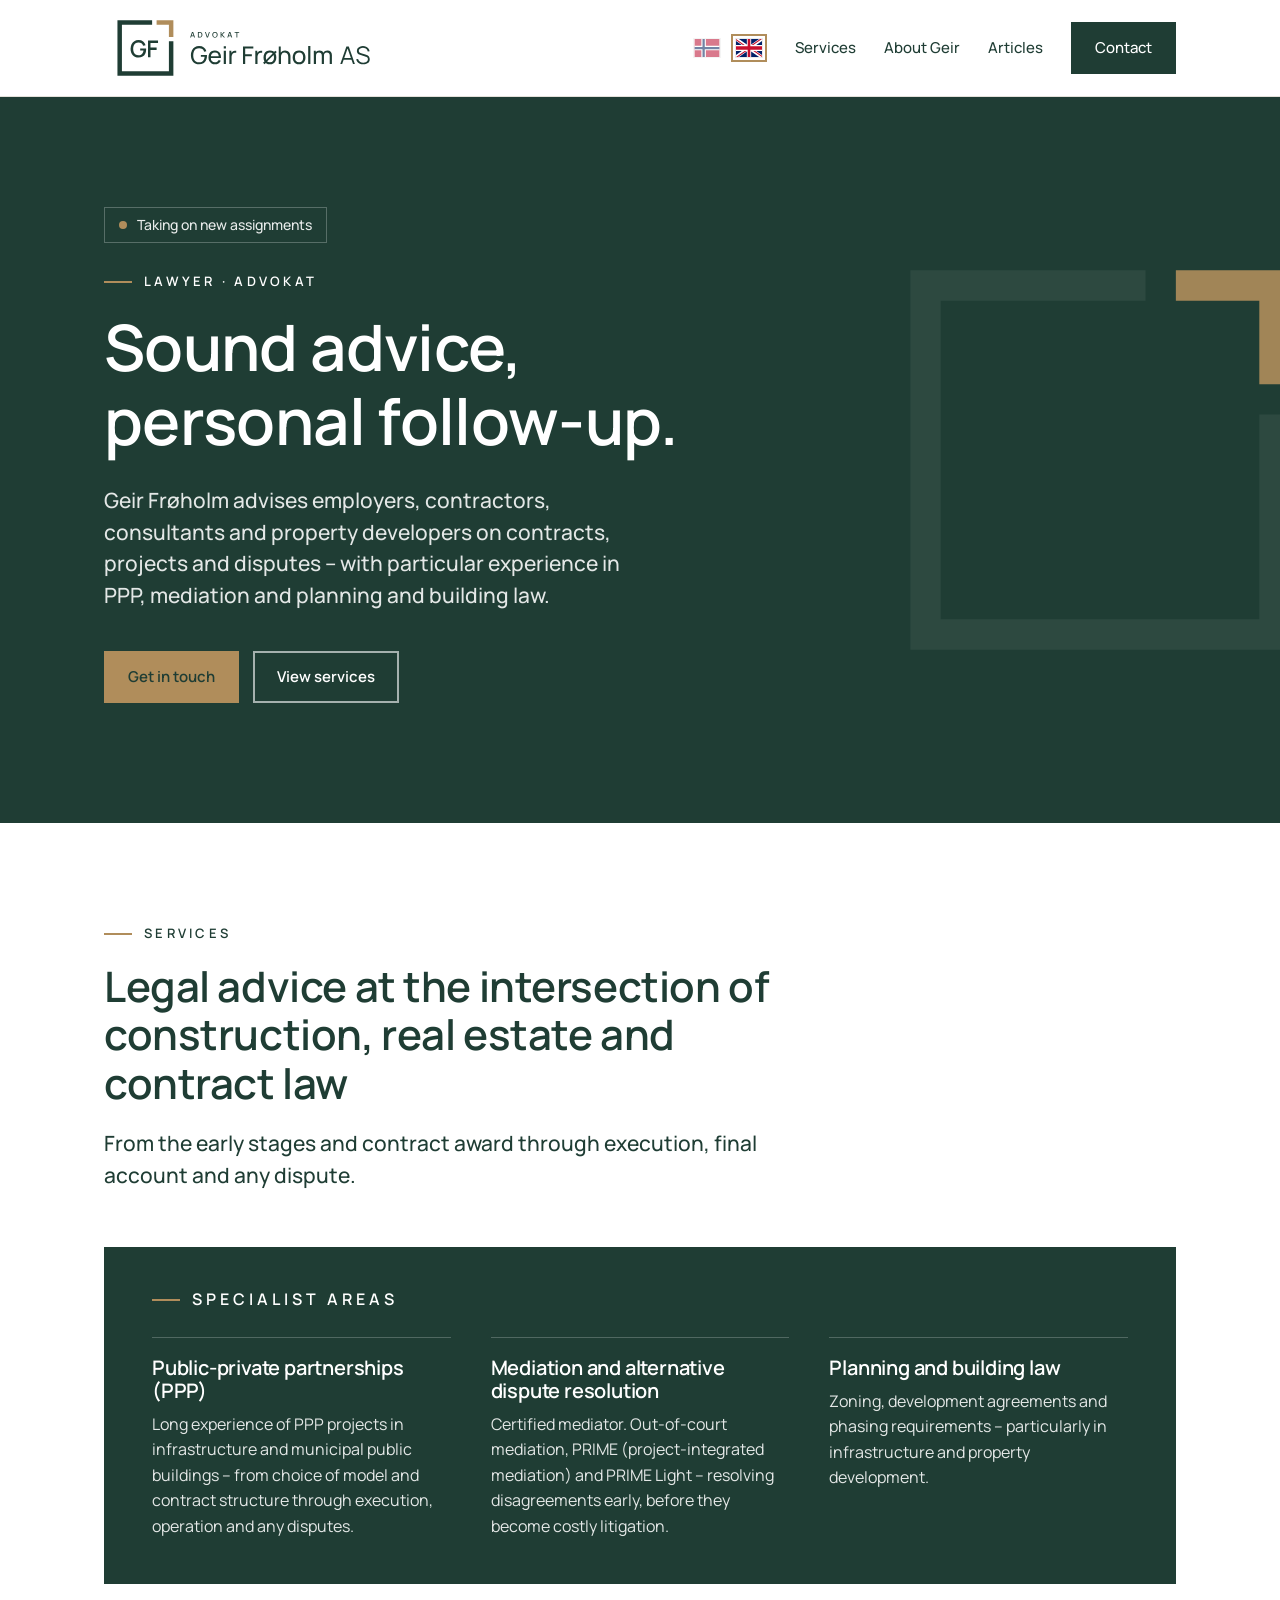
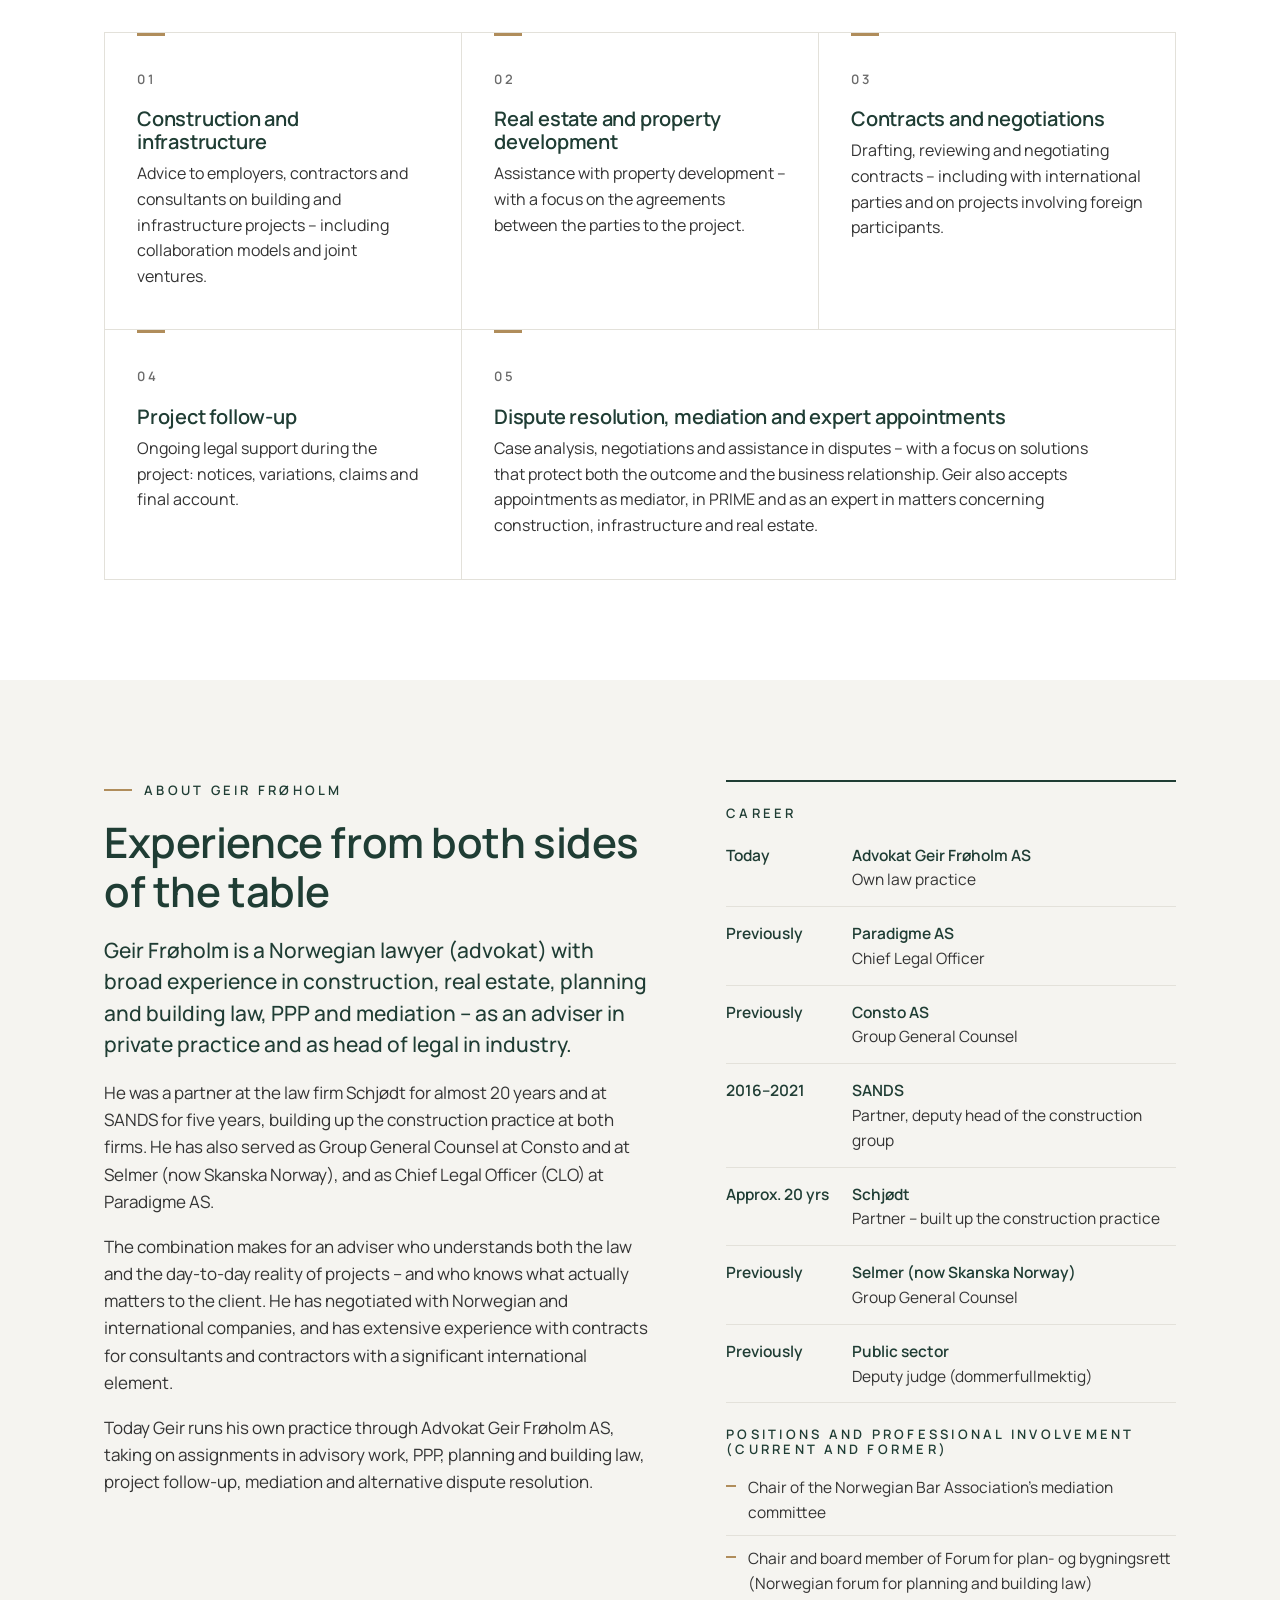
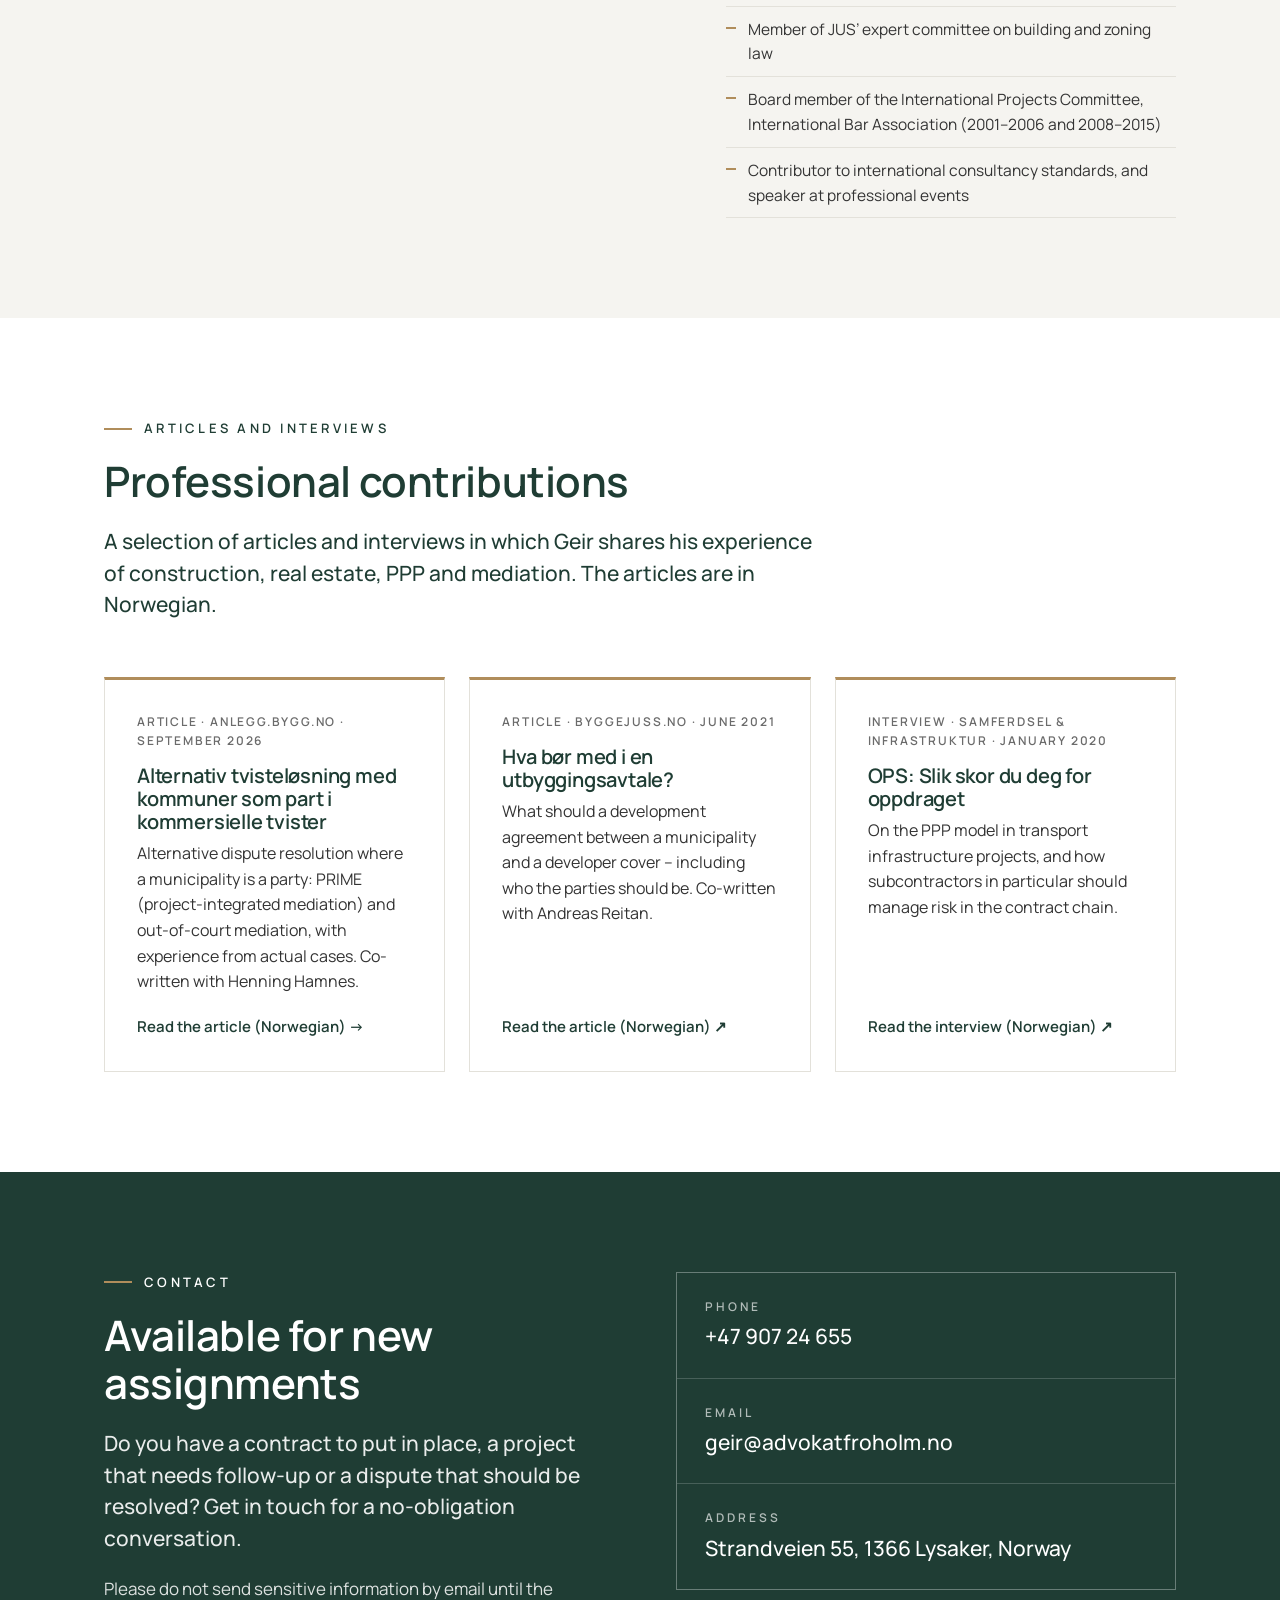
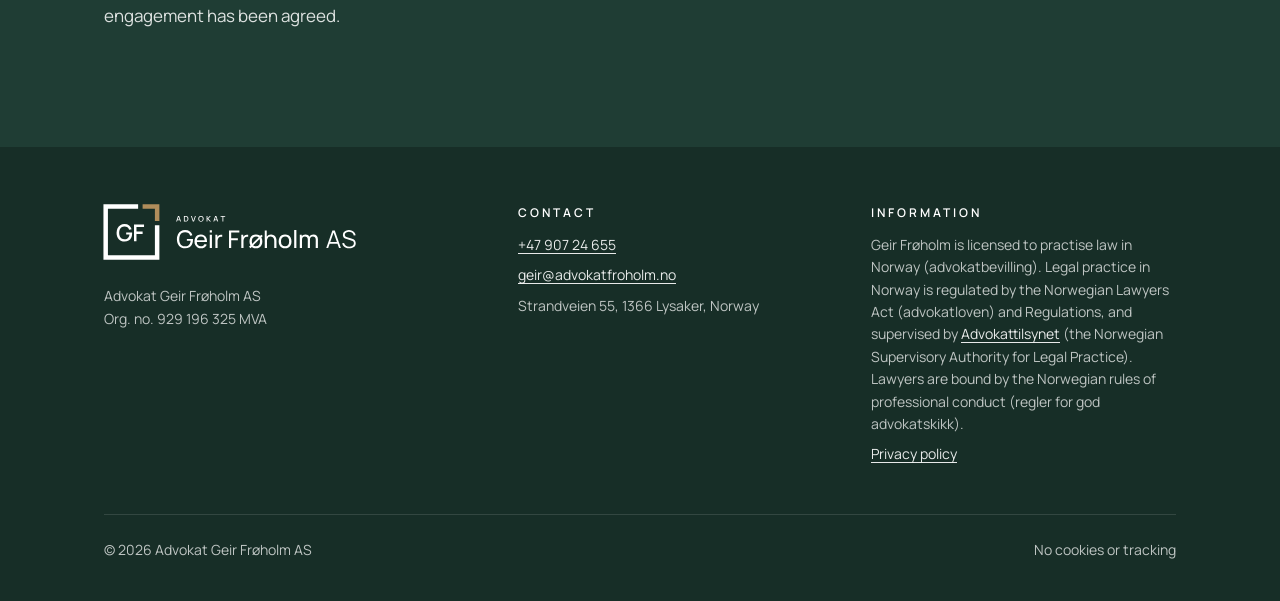
==== commit 22a2d557: "Mobilmeny, strammere tjenestetekster, pliktopplysninger i bunntekst - Hamburgermeny under 900px (for" ====
--- a/en/index.html
+++ b/en/index.html
@@ -51,10 +51,13 @@
     <a class="logo" href="/en/" aria-label="Advokat Geir Frøholm AS – home"><img class="hel" src="/assets/logo-farge.svg" alt="Advokat Geir Frøholm AS" width="500" height="148"><img class="symbol" src="/assets/symbol-farge.svg" alt="Advokat Geir Frøholm AS" width="116" height="116"></a>
     <nav class="meny" aria-label="Main menu">
       <div class="sprak" role="group" aria-label="Språk / Language"><a href="/" hreflang="nb" lang="nb" title="Norsk" aria-label="Norsk"><svg viewBox="0 0 22 16" aria-hidden="true"><rect width="22" height="16" fill="#BA0C2F"/><path d="M6 0h4v16H6zM0 6h22v4H0z" fill="#fff"/><path d="M7 0h2v16H7zM0 7h22v2H0z" fill="#00205B"/></svg></a><a href="/en/" hreflang="en" lang="en" title="English" aria-label="English" aria-current="true"><svg viewBox="0 0 60 30" aria-hidden="true" preserveAspectRatio="none"><clipPath id="uk-t"><path d="M30 15h30v15zv15H0zH0V0zV0h30z"/></clipPath><path d="M0 0v30h60V0z" fill="#012169"/><path d="M0 0l60 30m0-30L0 30" stroke="#fff" stroke-width="6"/><path d="M0 0l60 30m0-30L0 30" clip-path="url(#uk-t)" stroke="#C8102E" stroke-width="4"/><path d="M30 0v30M0 15h60" stroke="#fff" stroke-width="10"/><path d="M30 0v30M0 15h60" stroke="#C8102E" stroke-width="6"/></svg></a></div>
-      <a href="#services">Services</a>
-      <a href="#about">About Geir</a>
-      <a href="#articles">Articles</a>
+      <div class="meny-lenker" id="meny-lenker">
+        <a href="#services">Services</a>
+        <a href="#about">About Geir</a>
+        <a href="#articles">Articles</a>
+      </div>
       <a class="knapp" href="#contact">Contact</a>
+      <button class="meny-knapp" type="button" aria-label="Menu" aria-expanded="false" aria-controls="meny-lenker"><svg viewBox="0 0 24 24" width="24" height="24" aria-hidden="true"><path d="M3 6h18M3 12h18M3 18h18" fill="none" stroke="currentColor" stroke-width="2"/></svg></button>
     </nav>
   </div>
 </header>
@@ -111,7 +114,7 @@
       <article class="tjeneste">
         <span class="nr">02</span>
         <h3>Real estate and property development</h3>
-        <p>Assistance with property development, including planning and building law, zoning and agreements between the parties to the project.</p>
+        <p>Assistance with property development – with a focus on the agreements between the parties to the project.</p>
       </article>
       <article class="tjeneste">
         <span class="nr">03</span>
@@ -121,7 +124,7 @@
       <article class="tjeneste">
         <span class="nr">04</span>
         <h3>Project follow-up</h3>
-        <p>Ongoing legal support during the project: notices, variations, claims and final account – so that issues are resolved early, before they become disputes.</p>
+        <p>Ongoing legal support during the project: notices, variations, claims and final account.</p>
       </article>
       <article class="tjeneste">
         <span class="nr">05</span>
@@ -219,7 +222,7 @@
     <div class="bunn-grid">
       <div>
         <img src="/assets/logo-negativ.svg" alt="Advokat Geir Frøholm AS" width="500" height="148">
-        <p>Advokat Geir Frøholm AS<br>Org. no. 929 196 325</p>
+        <p>Advokat Geir Frøholm AS<br>Org. no. 929 196 325 MVA</p>
       </div>
       <div>
         <h4>Contact</h4>
@@ -229,7 +232,7 @@
       </div>
       <div>
         <h4>Information</h4>
-        <p>Legal practice in Norway is regulated by the Norwegian Lawyers Act (advokatloven) and Regulations, and supervised by <a href="https://tilsynet.no" rel="noopener">Advokattilsynet</a> (the Norwegian Supervisory Authority for Legal Practice).</p>
+        <p>Geir Frøholm is licensed to practise law in Norway (advokatbevilling). Legal practice in Norway is regulated by the Norwegian Lawyers Act (advokatloven) and Regulations, and supervised by <a href="https://tilsynet.no" rel="noopener">Advokattilsynet</a> (the Norwegian Supervisory Authority for Legal Practice). Lawyers are bound by the Norwegian rules of professional conduct (regler for god advokatskikk).</p>
         <p><a href="/en/privacy.html">Privacy policy</a></p>
       </div>
     </div>
@@ -241,5 +244,15 @@
 </footer>
 
 <script>document.getElementById("aar").textContent = new Date().getFullYear();</script>
+<script>
+(function () {
+  var topp = document.querySelector(".topp"), knapp = document.querySelector(".meny-knapp");
+  if (!topp || !knapp) return;
+  function sett(aapen) { topp.classList.toggle("aapen", aapen); knapp.setAttribute("aria-expanded", aapen ? "true" : "false"); }
+  knapp.addEventListener("click", function () { sett(!topp.classList.contains("aapen")); });
+  document.getElementById("meny-lenker").addEventListener("click", function (e) { if (e.target.closest("a")) sett(false); });
+  document.addEventListener("keydown", function (e) { if (e.key === "Escape" && topp.classList.contains("aapen")) { sett(false); knapp.focus(); } });
+})();
+</script>
 </body>
 </html>
--- a/assets/style.css
+++ b/assets/style.css
@@ -70,6 +70,8 @@
 .meny { display: flex; gap: 28px; align-items: center; }
 .meny a { text-decoration: none; font-weight: 500; font-size: 15px; color: var(--gronn); }
 .meny a:hover { color: var(--messing); }
+.meny-lenker { display: flex; gap: 28px; align-items: center; }
+.meny-knapp { display: none; width: 44px; height: 44px; padding: 0; align-items: center; justify-content: center; background: none; border: 1px solid var(--linje); color: var(--gronn); cursor: pointer; }
 .knapp {
   display: inline-block;
   background: var(--gronn); color: var(--hvit) !important;
@@ -158,7 +160,12 @@
 .tekstside p, .tekstside li { margin: 0 0 12px; }
 
 @media (max-width: 900px) {
-  .meny > a:not(.knapp) { display: none; }
+  .meny { gap: 14px; }
+  .meny-knapp { display: inline-flex; }
+  .meny-lenker { display: none; position: absolute; top: 100%; left: 0; right: 0; flex-direction: column; align-items: stretch; gap: 0; background: var(--hvit); border-bottom: 1px solid var(--linje); padding: 4px 24px 12px; box-shadow: 0 12px 24px rgba(31,61,52,.08); }
+  .topp.aapen .meny-lenker { display: flex; }
+  .meny-lenker a { padding: 14px 0; font-size: 17px; border-bottom: 1px solid var(--linje); }
+  .meny-lenker a:last-child { border-bottom: 0; }
   .tjenester { grid-template-columns: 1fr 1fr; }
   .om, .kontakt-grid { grid-template-columns: 1fr; gap: 48px; }
   .hvordan { grid-template-columns: 1fr; gap: 32px; }
@@ -168,6 +175,7 @@
 @media (max-width: 600px) {
   body { font-size: 16px; }
   .wrap { padding: 0 16px; }
+  .meny-lenker { padding: 4px 16px 12px; }
   .topp .wrap { height: 68px; }
   .topp .logo .hel { display: none; }
   .topp .logo .symbol { display: block; width: 48px; }
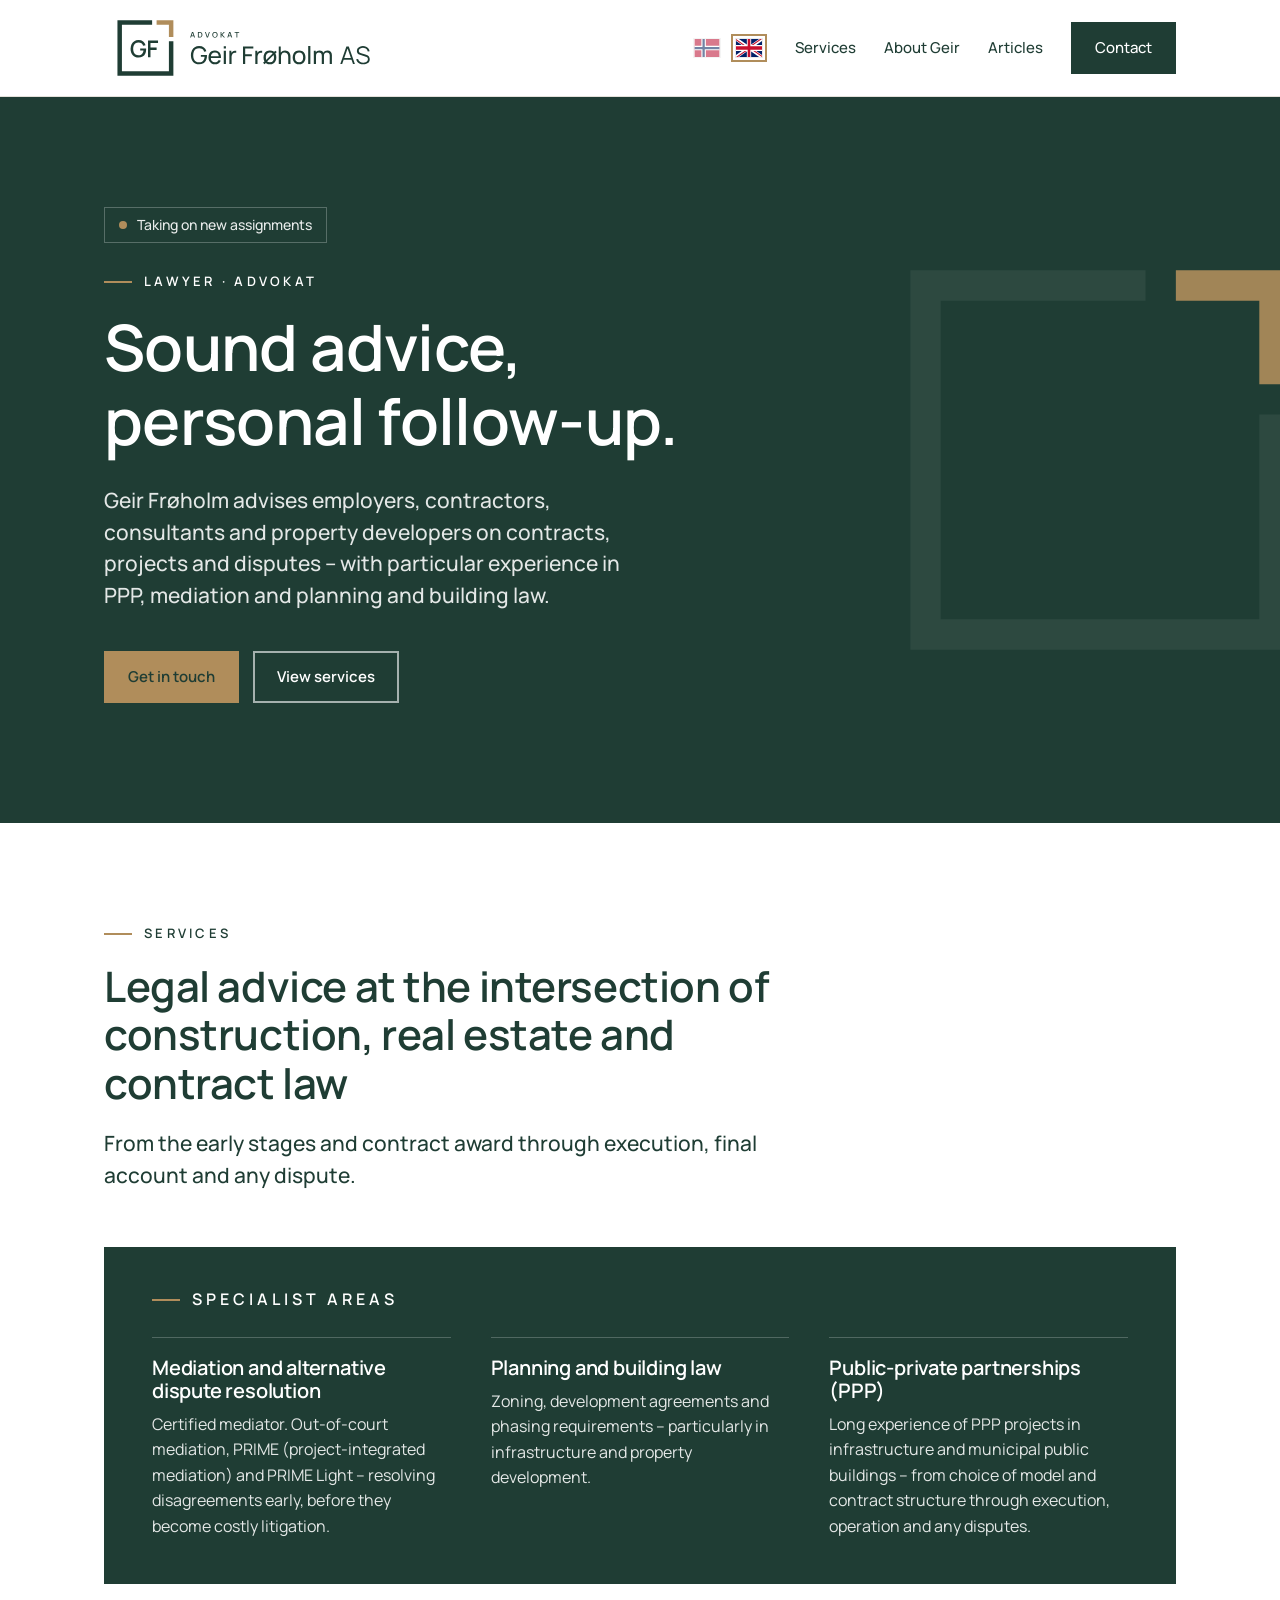
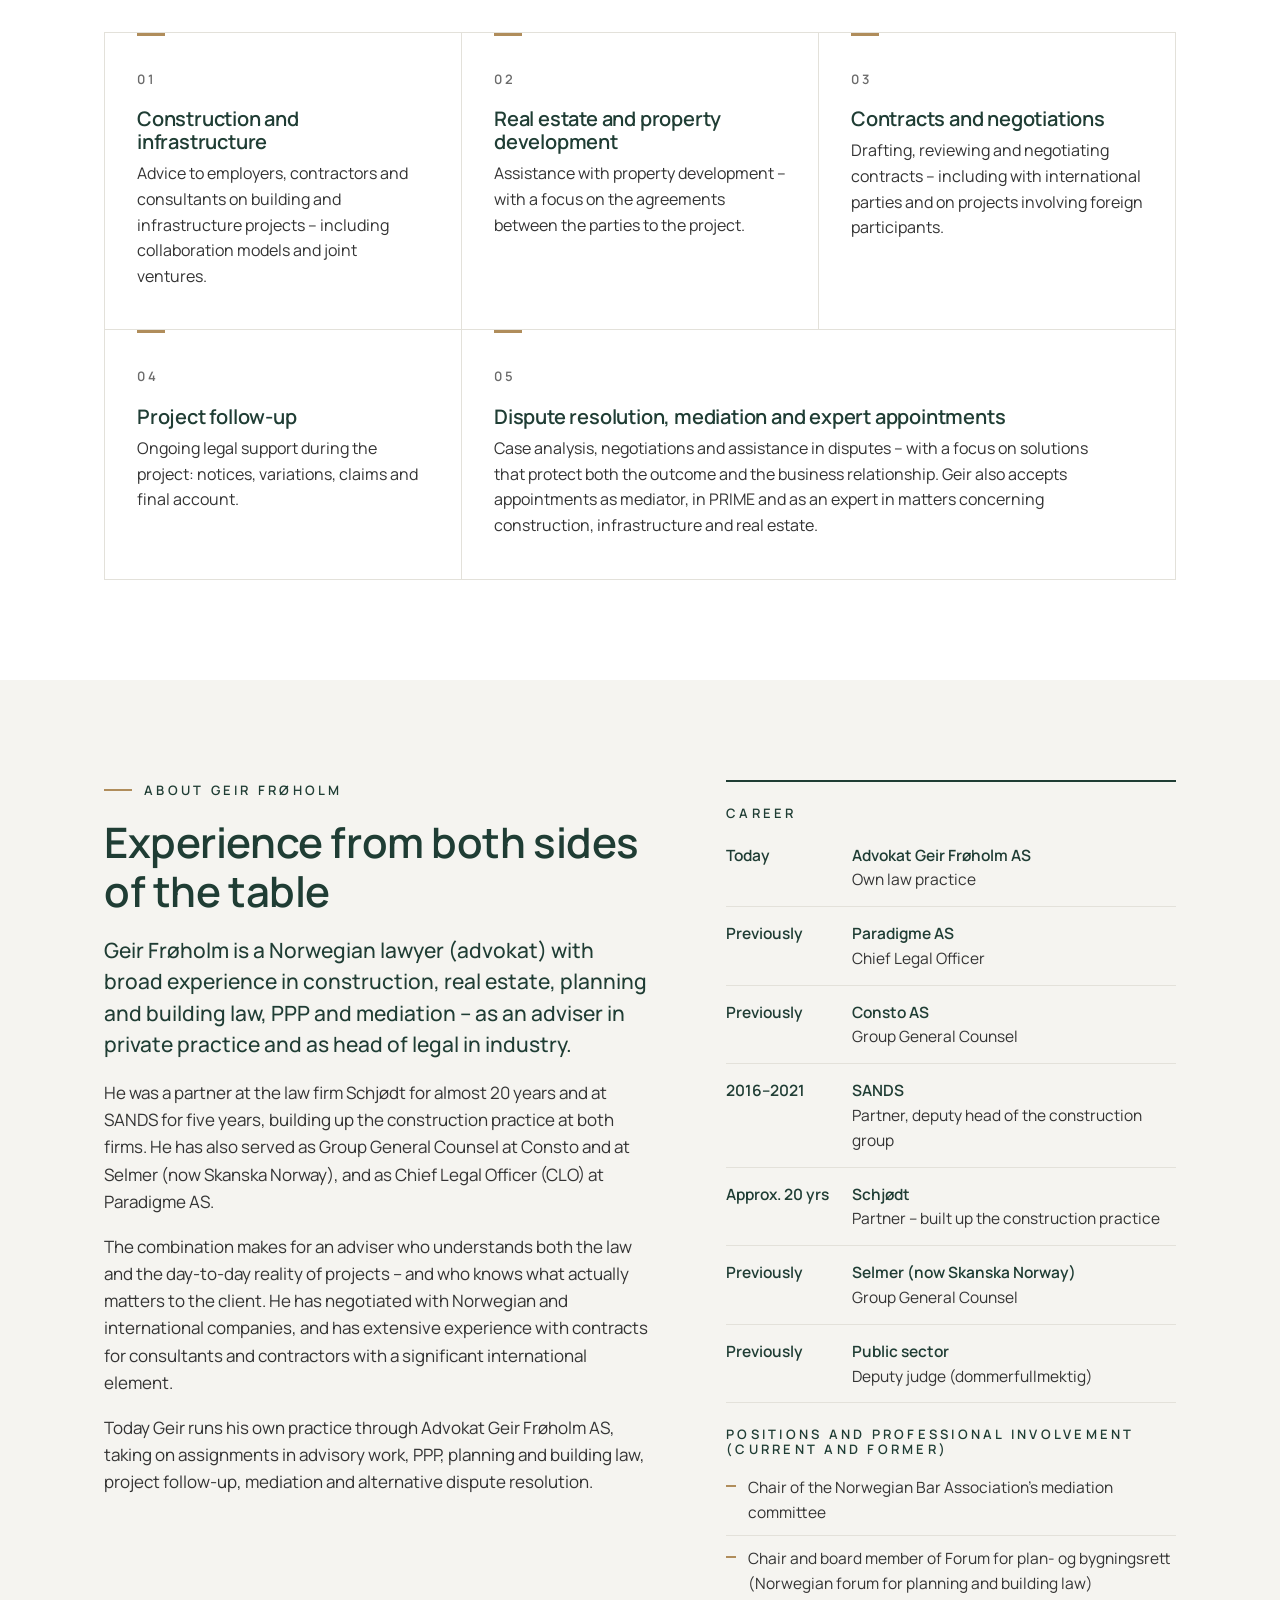
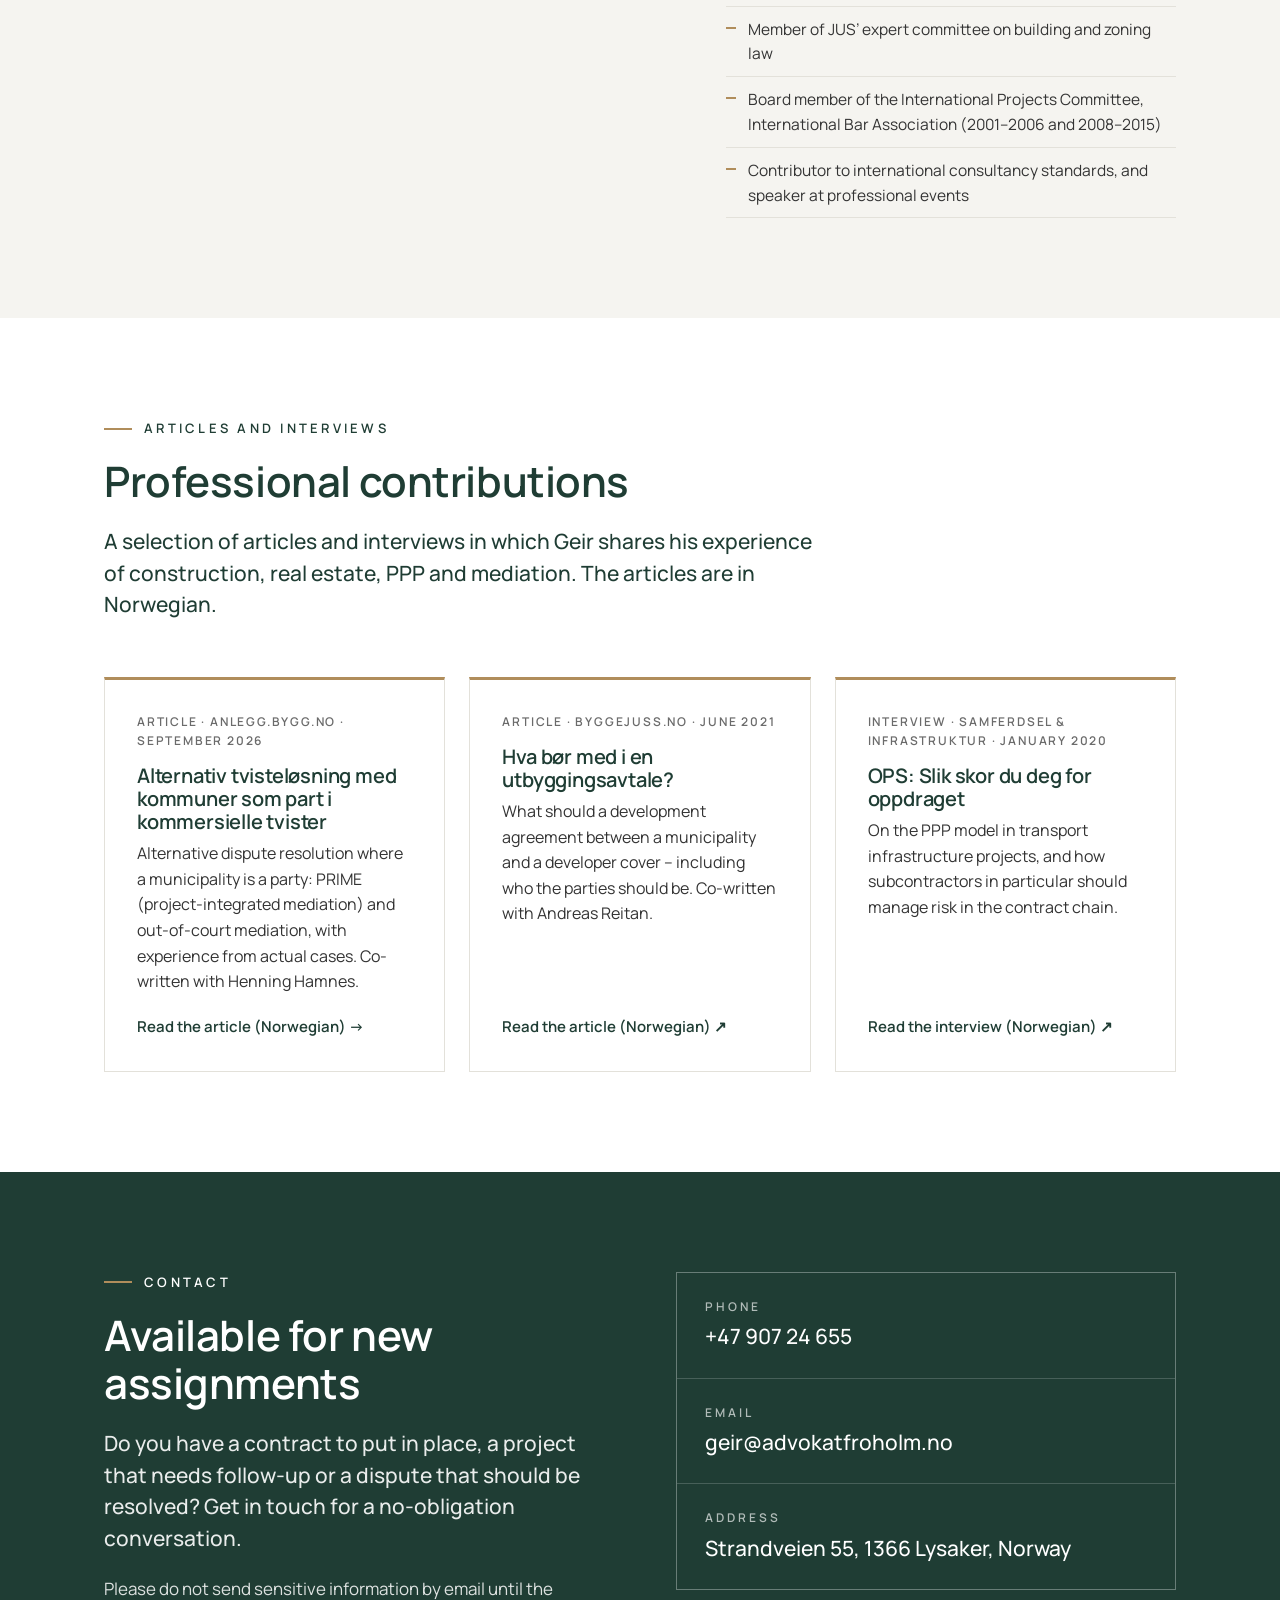
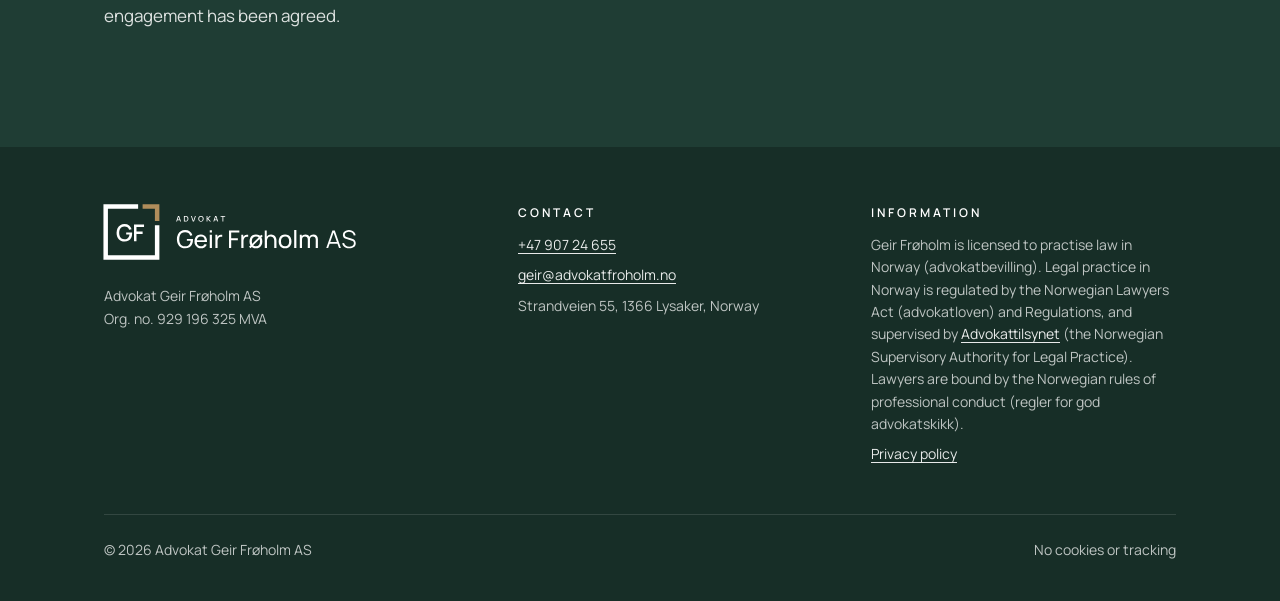
==== commit 8c5488be: "Spesialfelt: OPS flyttet sist (mekling, plan- og bygningsrett, OPS) Co-Authored-By: Claude Opus 5.5 " ====
--- a/en/index.html
+++ b/en/index.html
@@ -92,16 +92,16 @@
       <p class="etikett">Specialist areas</p>
       <div class="spesial-grid">
         <div>
-          <h3>Public-private partnerships (PPP)</h3>
-          <p>Long experience of PPP projects in infrastructure and municipal public buildings – from choice of model and contract structure through execution, operation and any disputes.</p>
-        </div>
-        <div>
           <h3>Mediation and alternative dispute resolution</h3>
           <p>Certified mediator. Out-of-court mediation, PRIME (project-integrated mediation) and PRIME Light – resolving disagreements early, before they become costly litigation.</p>
         </div>
         <div>
           <h3>Planning and building law</h3>
           <p>Zoning, development agreements and phasing requirements – particularly in infrastructure and property development.</p>
+        </div>
+        <div>
+          <h3>Public-private partnerships (PPP)</h3>
+          <p>Long experience of PPP projects in infrastructure and municipal public buildings – from choice of model and contract structure through execution, operation and any disputes.</p>
         </div>
       </div>
     </div>
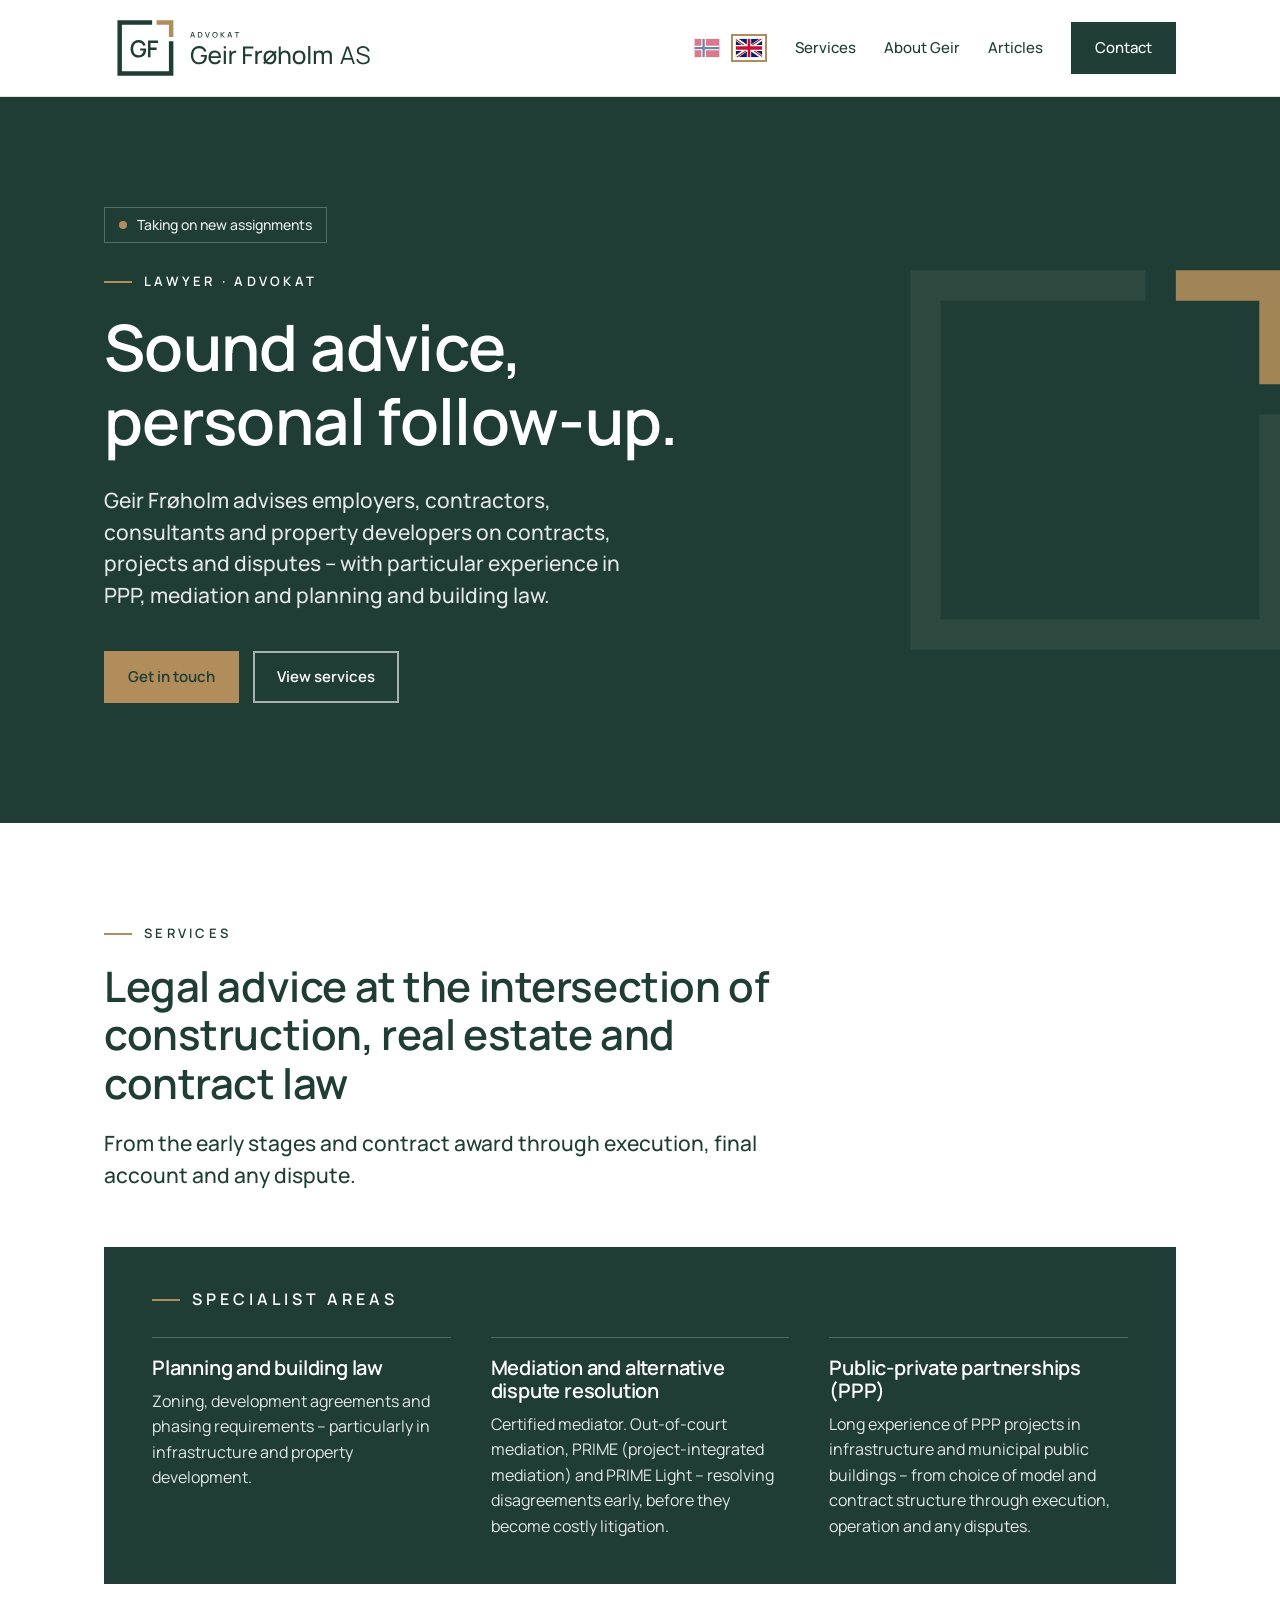
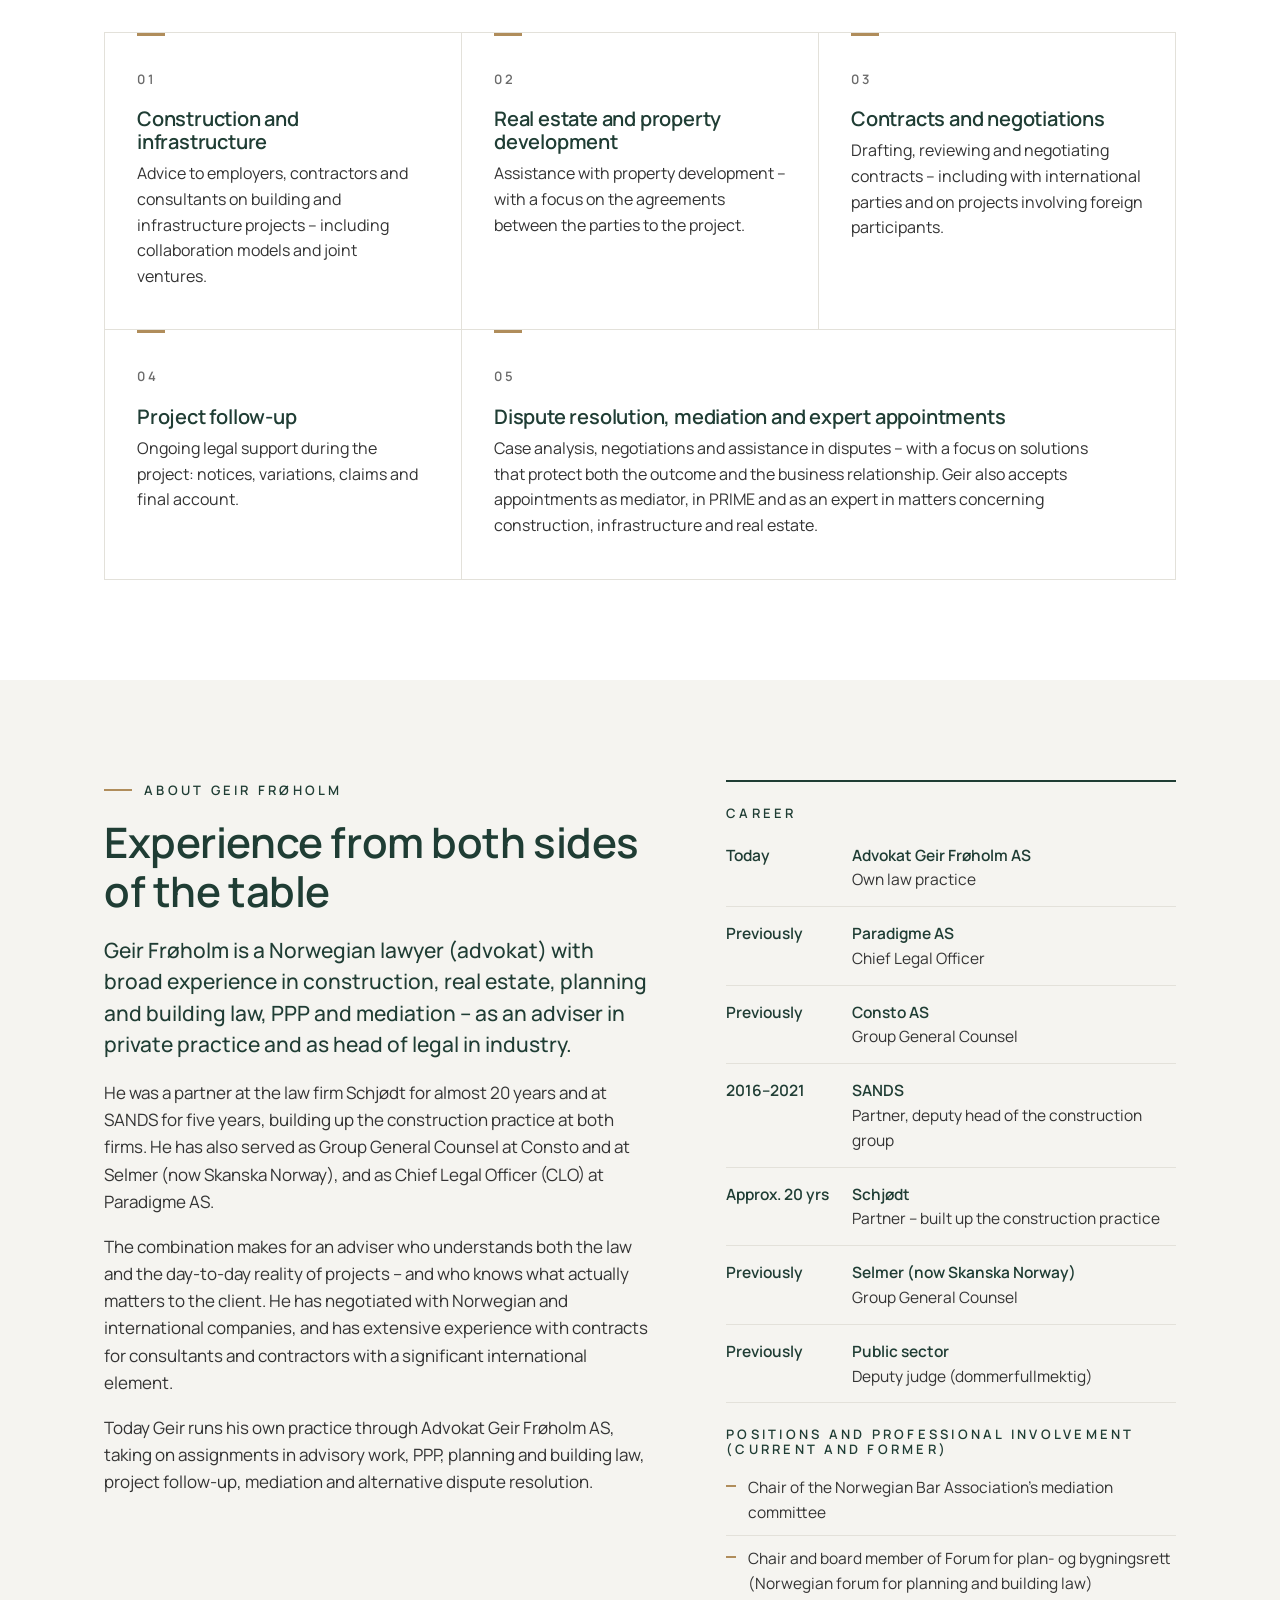
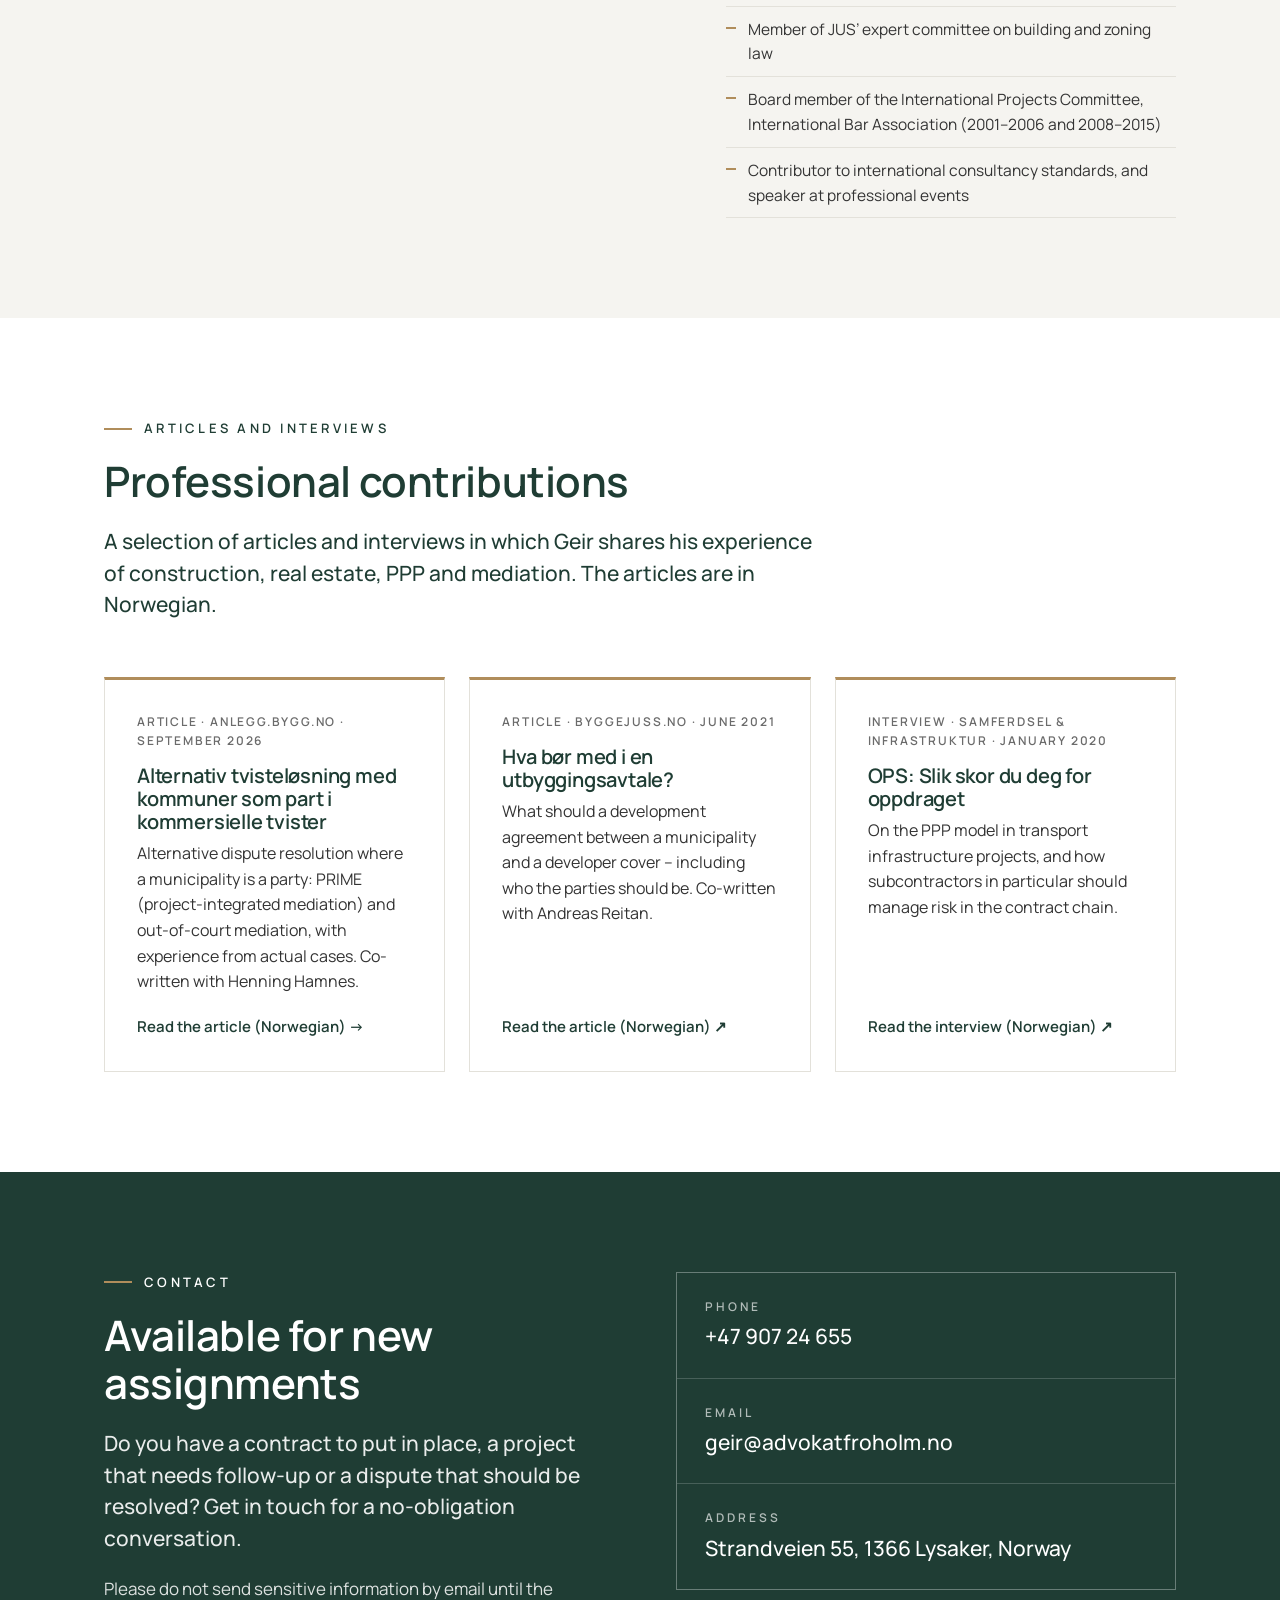
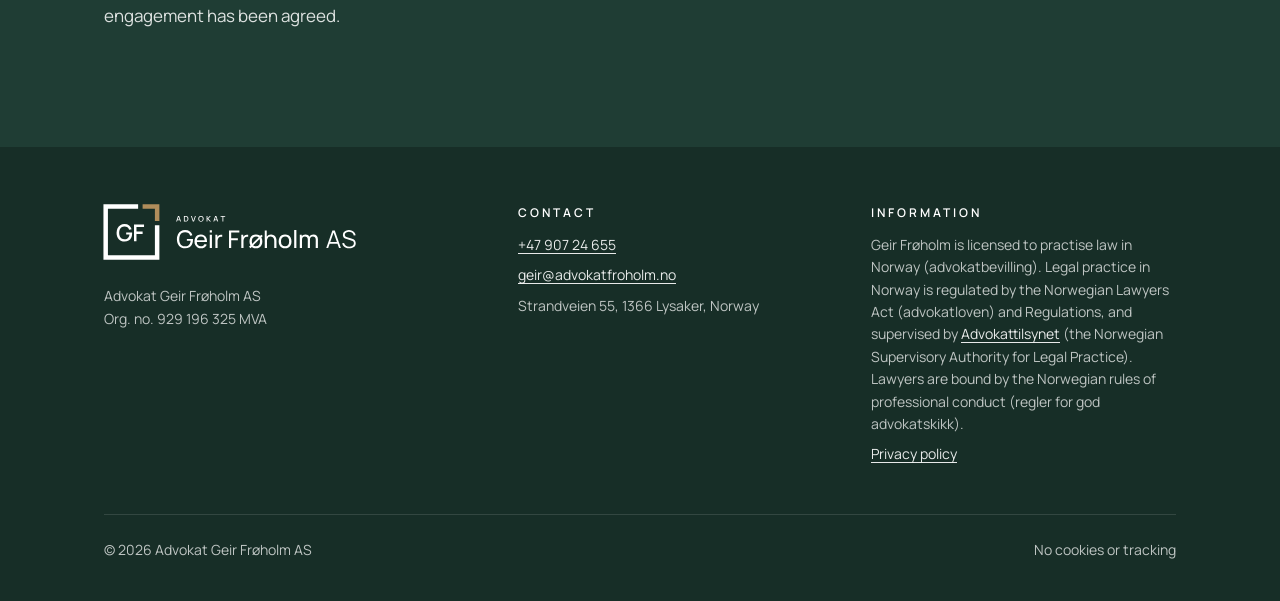
==== commit e169bb2c: "Spesialfelt: plan- og bygningsrett først, deretter mekling, OPS sist Co-Authored-By: Claude Opus 5.5" ====
--- a/en/index.html
+++ b/en/index.html
@@ -92,12 +92,12 @@
       <p class="etikett">Specialist areas</p>
       <div class="spesial-grid">
         <div>
+          <h3>Planning and building law</h3>
+          <p>Zoning, development agreements and phasing requirements – particularly in infrastructure and property development.</p>
+        </div>
+        <div>
           <h3>Mediation and alternative dispute resolution</h3>
           <p>Certified mediator. Out-of-court mediation, PRIME (project-integrated mediation) and PRIME Light – resolving disagreements early, before they become costly litigation.</p>
-        </div>
-        <div>
-          <h3>Planning and building law</h3>
-          <p>Zoning, development agreements and phasing requirements – particularly in infrastructure and property development.</p>
         </div>
         <div>
           <h3>Public-private partnerships (PPP)</h3>
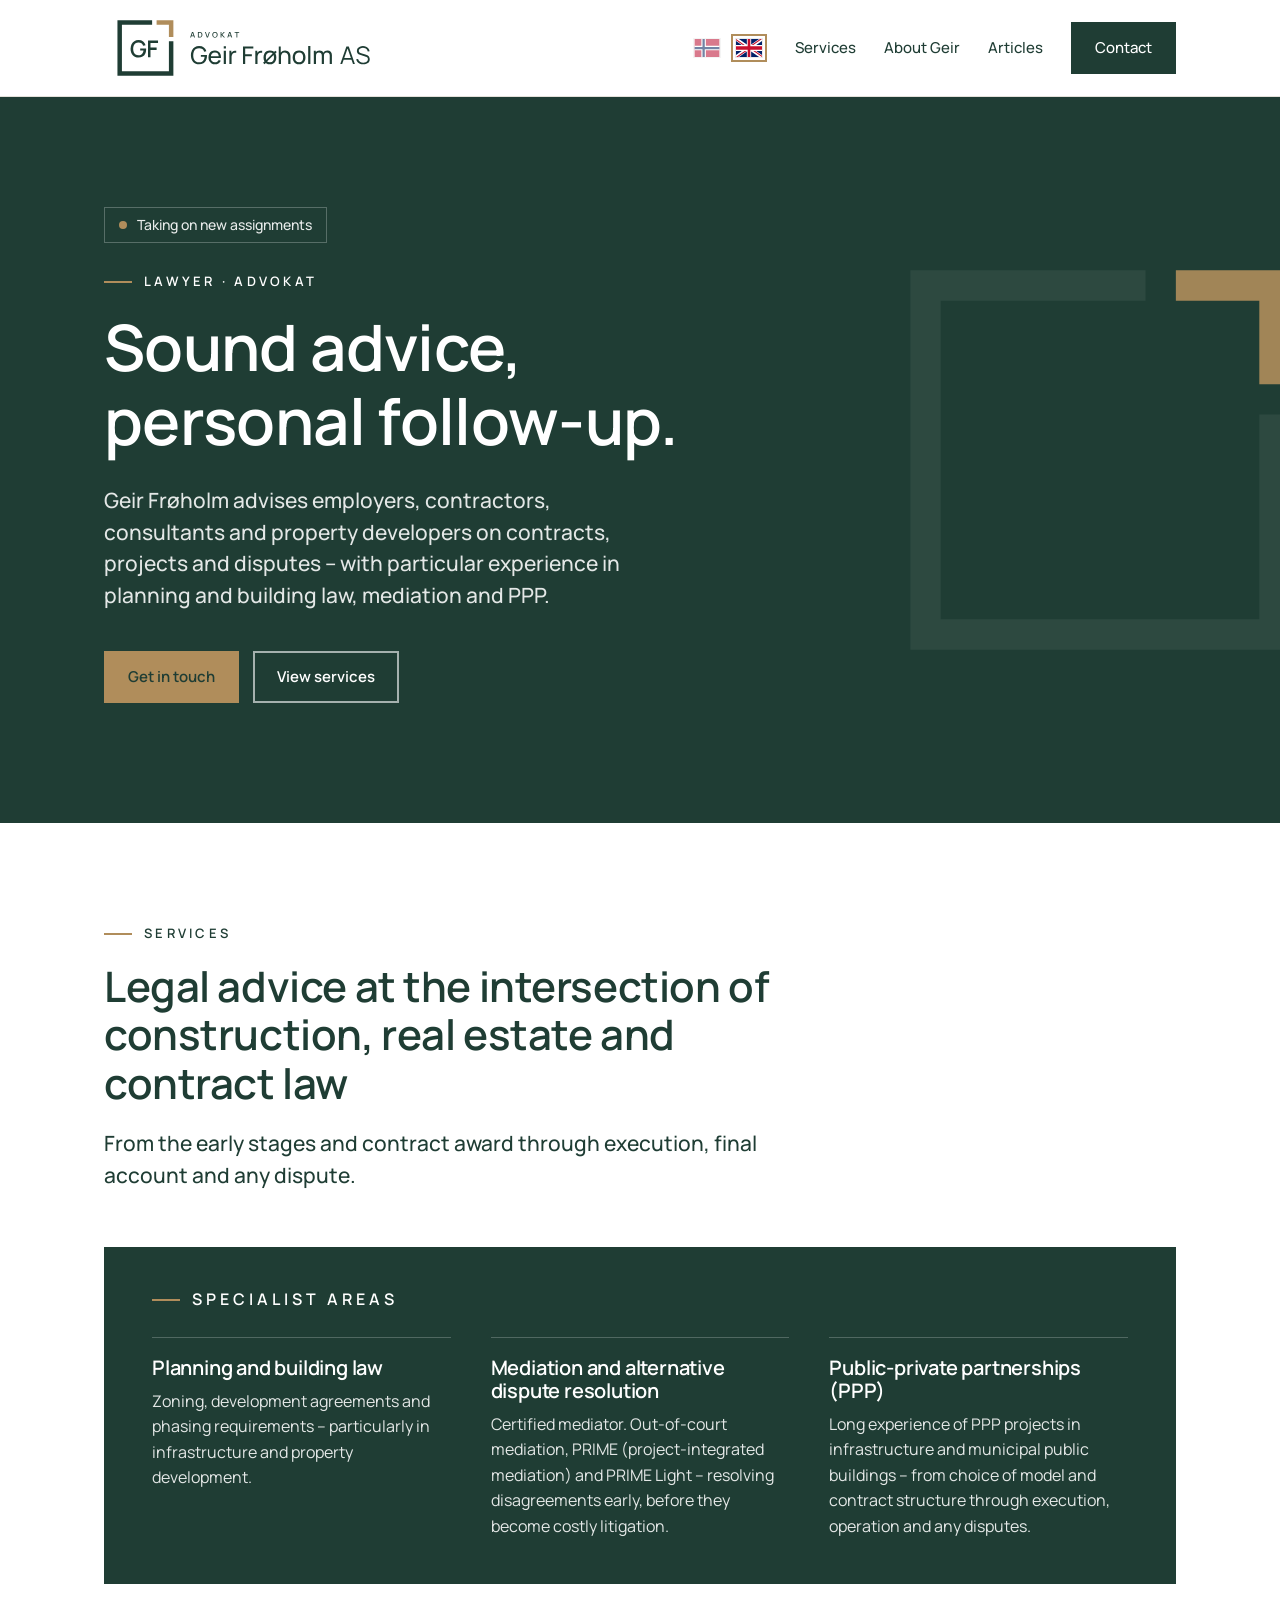
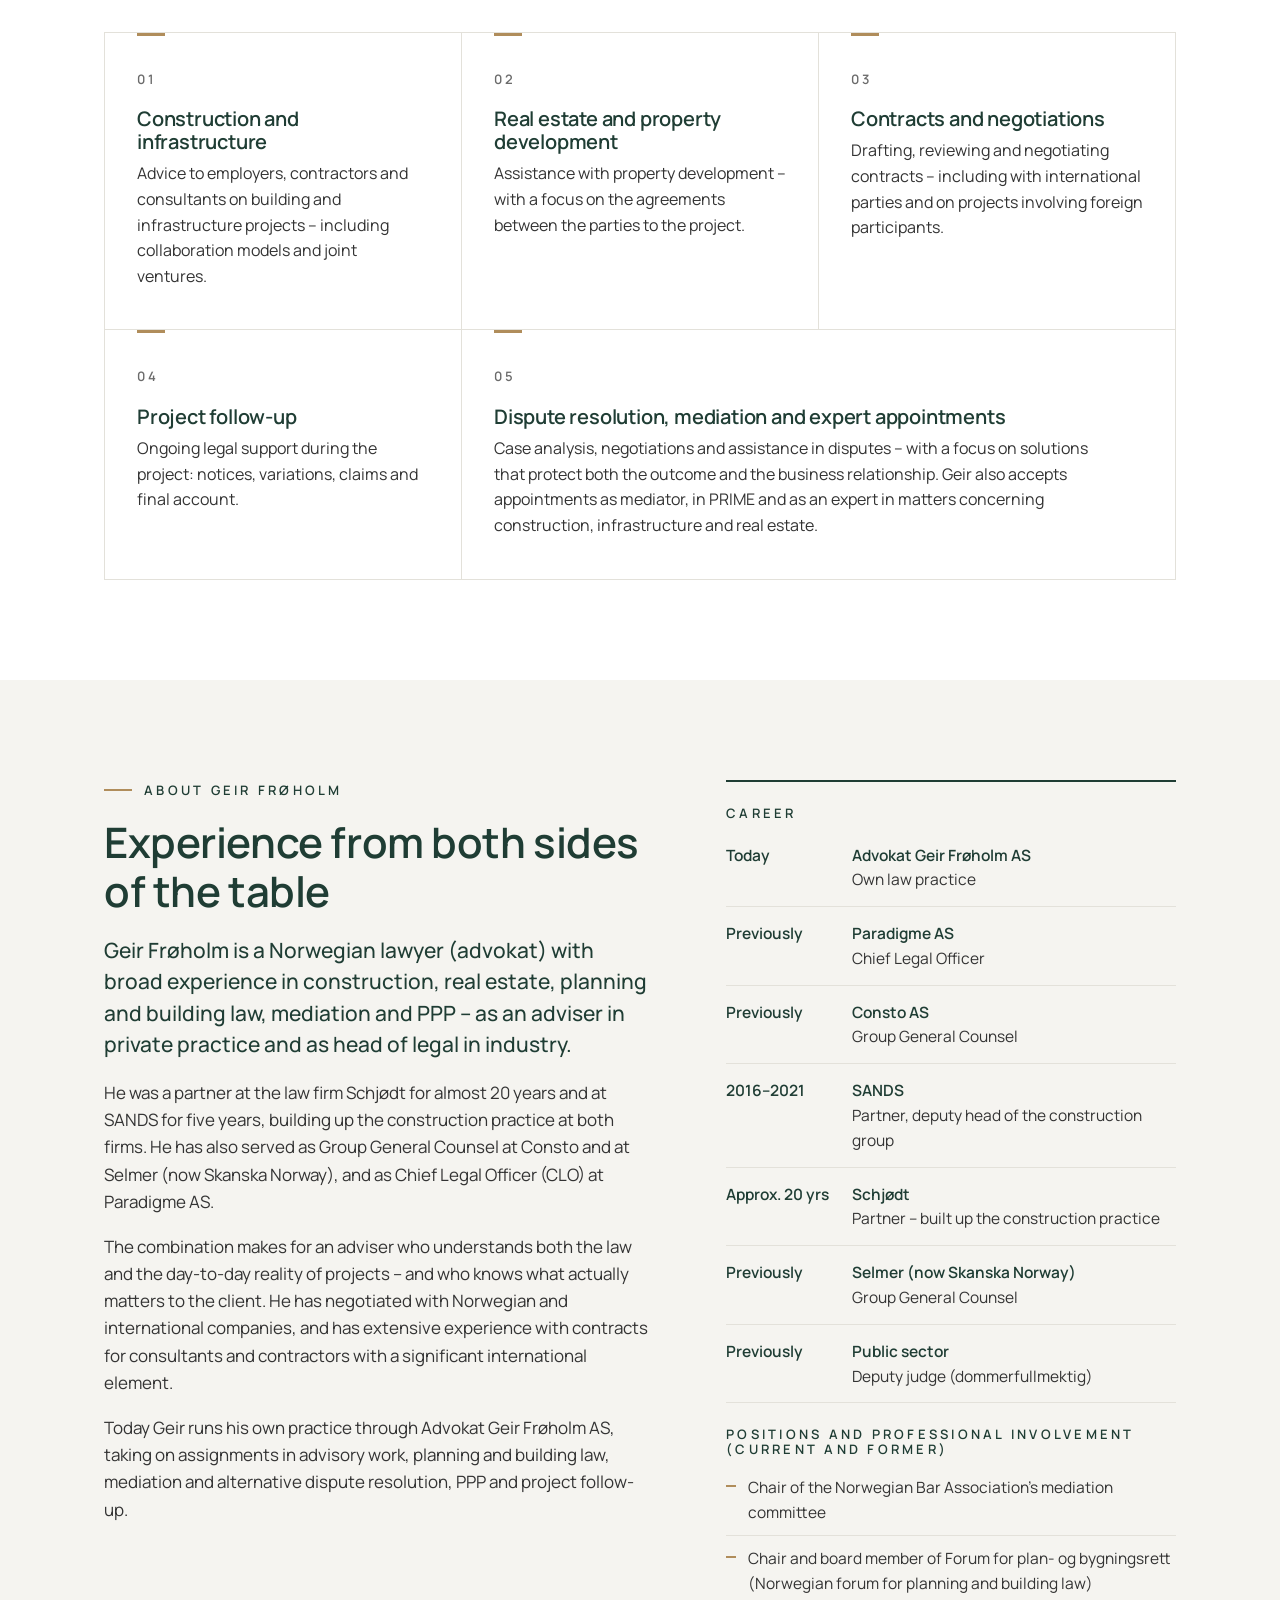
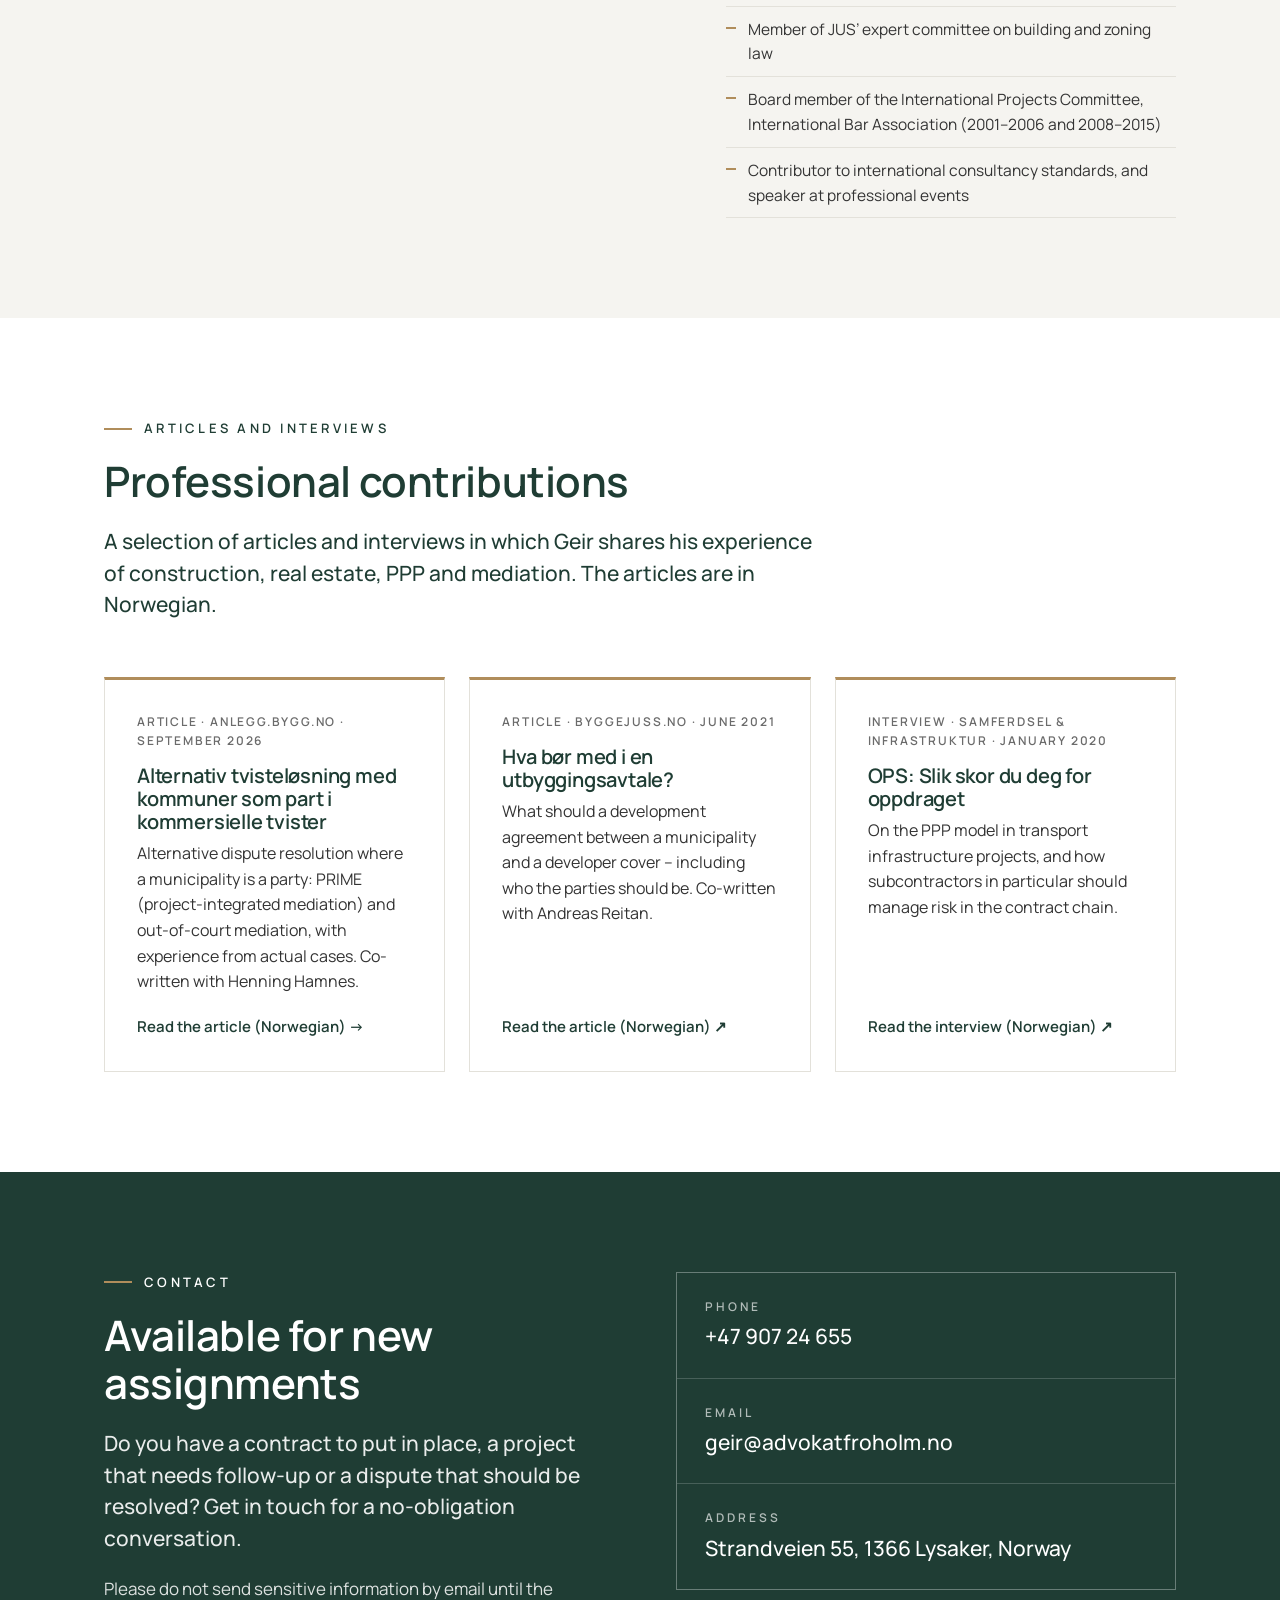
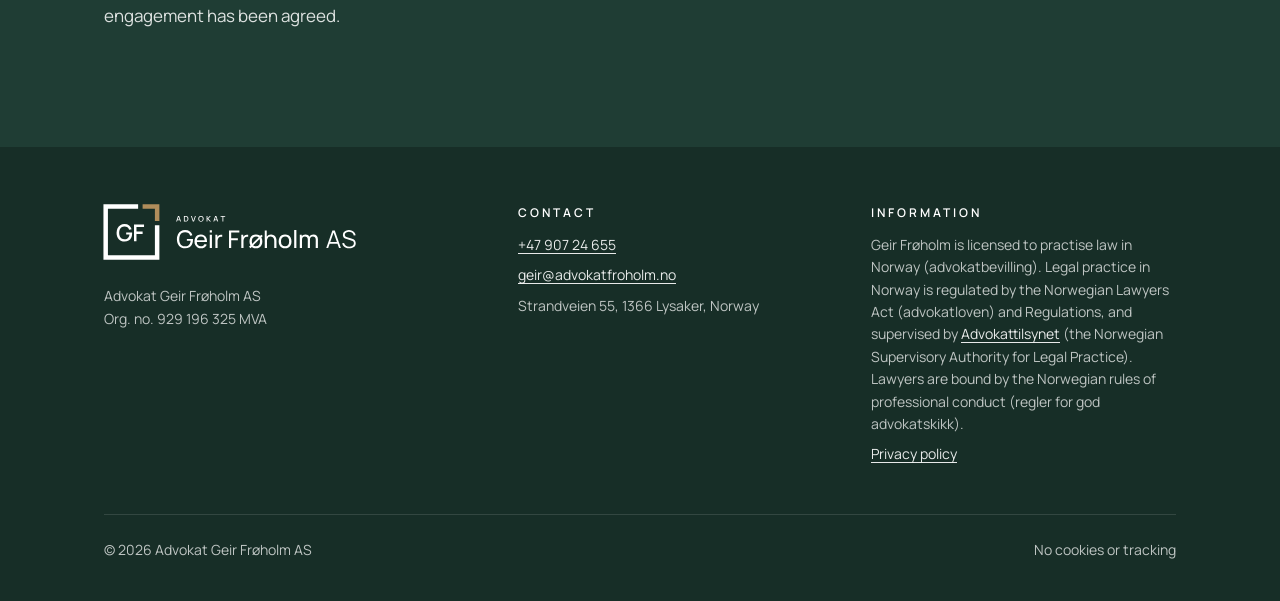
==== commit 531cb8b3: "Rekkefølge plan/mekling/OPS i all tekst, SEO-titler og sitemap med lastmod - Ingress, Om Geir, meta-" ====
--- a/en/index.html
+++ b/en/index.html
@@ -3,8 +3,8 @@
 <head>
 <meta charset="utf-8">
 <meta name="viewport" content="width=device-width, initial-scale=1">
-<title>Advokat Geir Frøholm AS – construction, real estate and contract law</title>
-<meta name="description" content="Norwegian lawyer Geir Frøholm advises employers, contractors, consultants and property developers on contracts, public-private partnerships (PPP), planning and building law, project follow-up, mediation and alternative dispute resolution.">
+<title>Advokat Geir Frøholm – planning law, construction and mediation | Lysaker, Norway</title>
+<meta name="description" content="Norwegian lawyer Geir Frøholm advises employers, contractors, consultants and property developers on planning and building law, mediation and alternative dispute resolution, public-private partnerships (PPP), contracts and project follow-up. Office in Lysaker, near Oslo.">
 <link rel="canonical" href="https://advokatfroholm.no/en/">
 <meta property="og:type" content="website">
 <meta property="og:title" content="Advokat Geir Frøholm AS">
@@ -32,6 +32,7 @@
   "telephone": "+47 907 24 655",
   "email": "geir@advokatfroholm.no",
   "taxID": "929196325",
+  "areaServed": "Norway",
   "address": {
     "@type": "PostalAddress",
     "streetAddress": "Strandveien 55",
@@ -40,7 +41,7 @@
     "addressCountry": "NO"
   },
   "founder": { "@type": "Person", "name": "Geir Frøholm", "jobTitle": "Lawyer (advokat)" },
-  "knowsAbout": ["Public-private partnerships (PPP)", "Construction law", "Real estate law", "Contract law", "Planning and building law", "Mediation", "Alternative dispute resolution", "Dispute resolution"]
+  "knowsAbout": ["Planning and building law", "Mediation", "Alternative dispute resolution", "Public-private partnerships (PPP)", "Construction law", "Real estate law", "Contract law", "Dispute resolution"]
 }
 </script>
 </head>
@@ -73,7 +74,7 @@
     <span class="status"><i></i>Taking on new assignments</span>
     <p class="etikett">Lawyer · Advokat</p>
     <h1>Sound advice, personal follow-up.</h1>
-    <p class="ingress">Geir Frøholm advises employers, contractors, consultants and property developers on contracts, projects and disputes – with particular experience in PPP, mediation and planning and building law.</p>
+    <p class="ingress">Geir Frøholm advises employers, contractors, consultants and property developers on contracts, projects and disputes – with particular experience in planning and building law, mediation and PPP.</p>
     <div class="knapper">
       <a class="knapp messing" href="#contact">Get in touch</a>
       <a class="knapp lys" href="#services">View services</a>
@@ -140,10 +141,10 @@
     <div>
       <p class="etikett">About Geir Frøholm</p>
       <h2>Experience from both sides of the table</h2>
-      <p class="ingress">Geir Frøholm is a Norwegian lawyer (advokat) with broad experience in construction, real estate, planning and building law, PPP and mediation – as an adviser in private practice and as head of legal in industry.</p>
+      <p class="ingress">Geir Frøholm is a Norwegian lawyer (advokat) with broad experience in construction, real estate, planning and building law, mediation and PPP – as an adviser in private practice and as head of legal in industry.</p>
       <p>He was a partner at the law firm Schjødt for almost 20 years and at SANDS for five years, building up the construction practice at both firms. He has also served as Group General Counsel at Consto and at Selmer (now Skanska Norway), and as Chief Legal Officer (CLO) at Paradigme AS.</p>
       <p>The combination makes for an adviser who understands both the law and the day-to-day reality of projects – and who knows what actually matters to the client. He has negotiated with Norwegian and international companies, and has extensive experience with contracts for consultants and contractors with a significant international element.</p>
-      <p>Today Geir runs his own practice through Advokat Geir Frøholm AS, taking on assignments in advisory work, PPP, planning and building law, project follow-up, mediation and alternative dispute resolution.</p>
+      <p>Today Geir runs his own practice through Advokat Geir Frøholm AS, taking on assignments in advisory work, planning and building law, mediation and alternative dispute resolution, PPP and project follow-up.</p>
     </div>
     <aside class="fakta" aria-label="Career and positions">
       <h3>Career</h3>
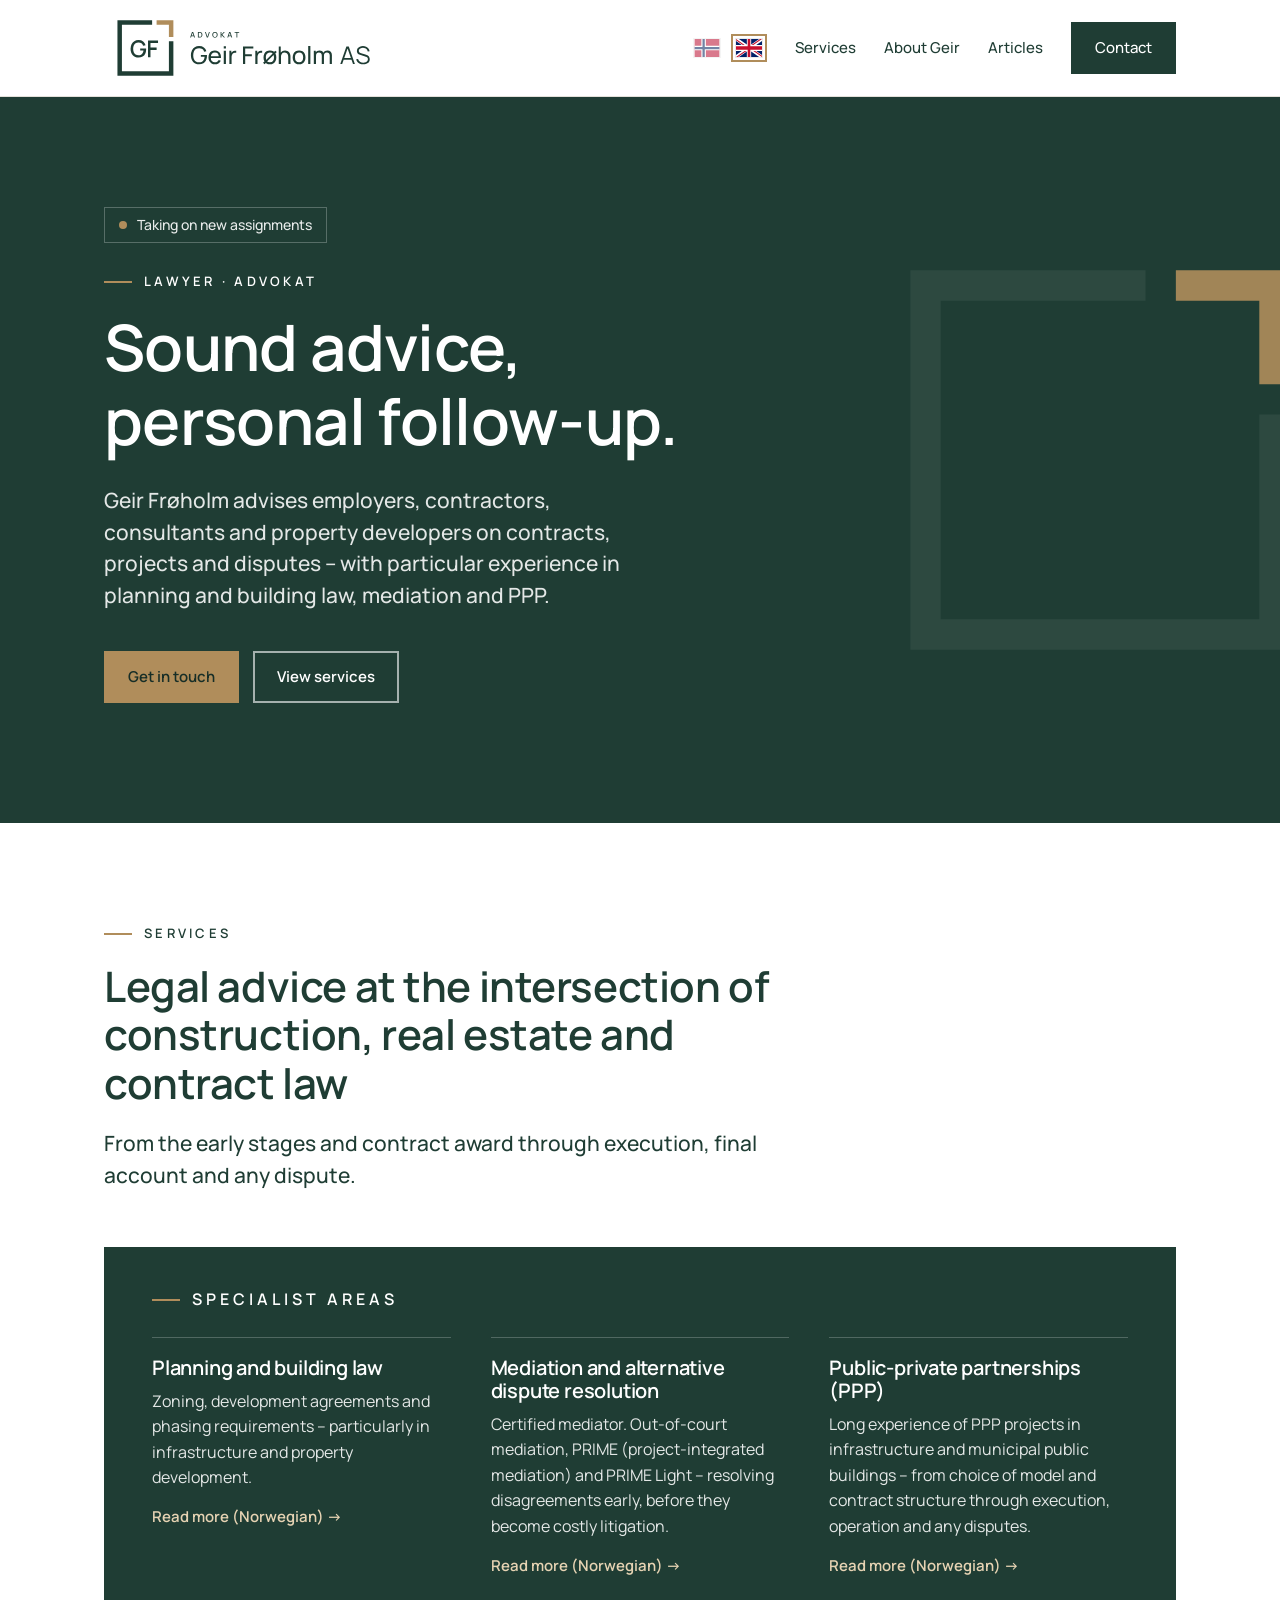
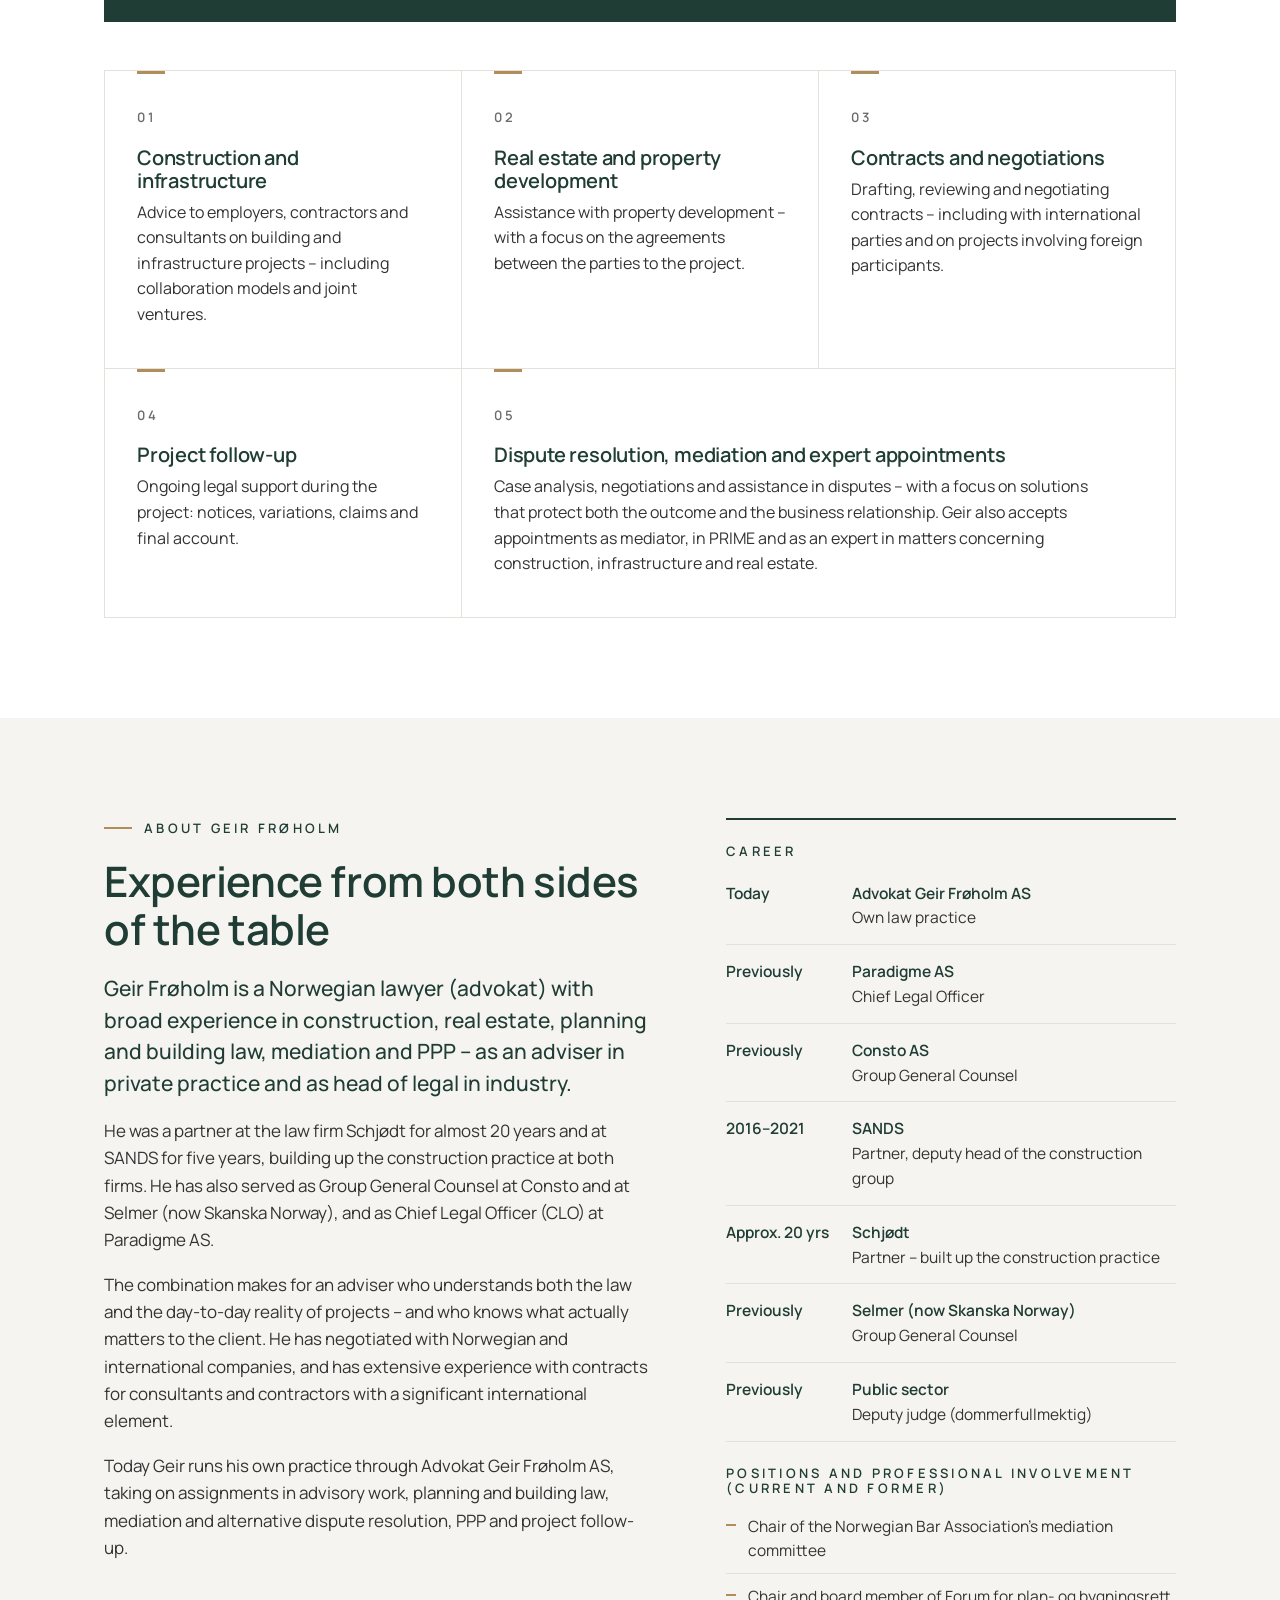
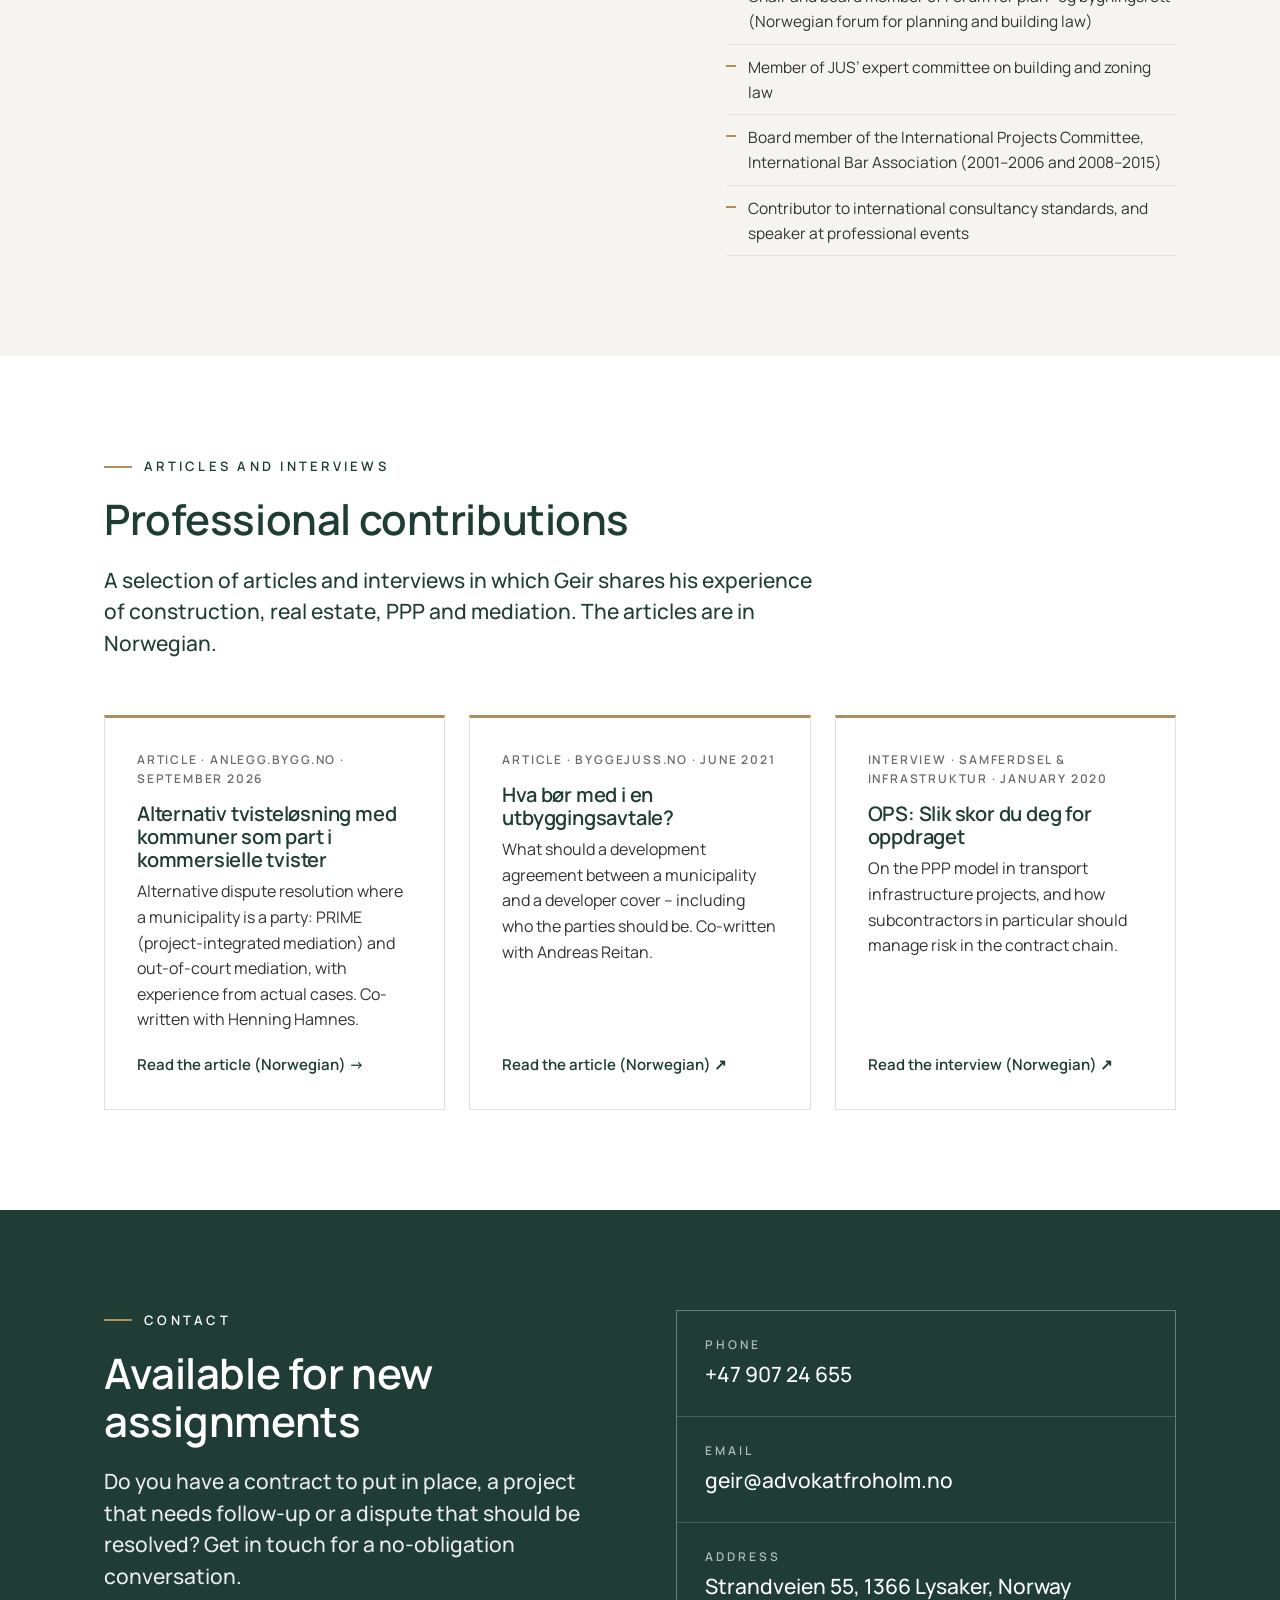
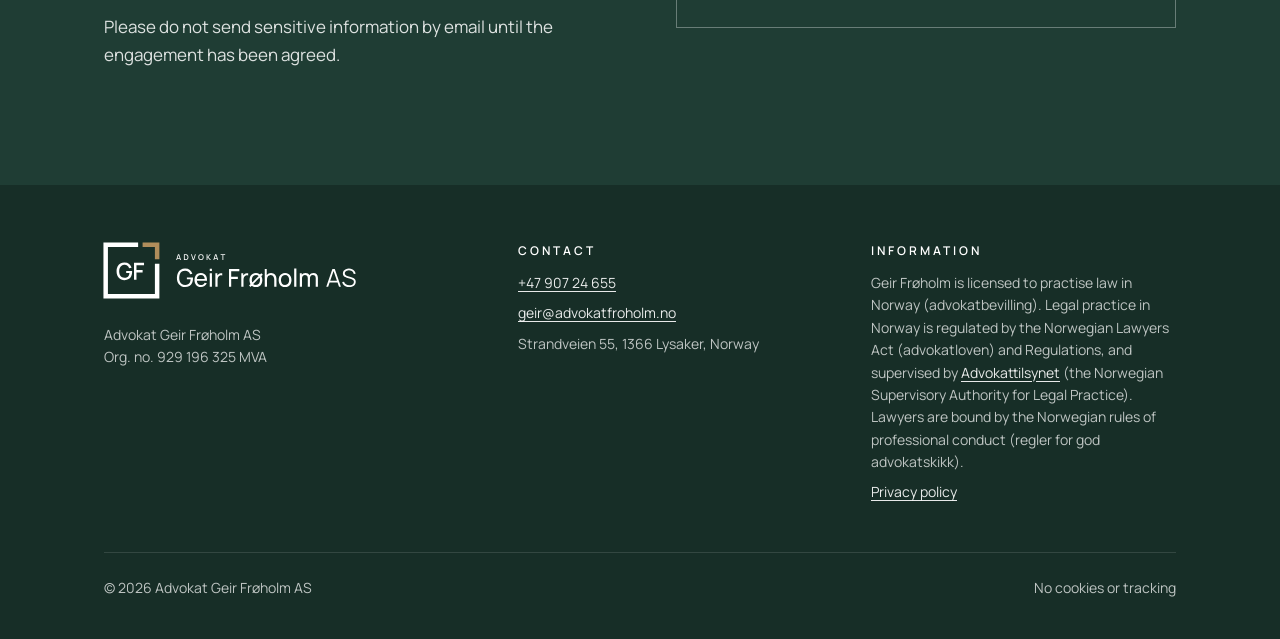
==== commit cc36e49e: "SEO: egne fagsider, strukturerte data, kortere titler, tilgjengelighet - Nye fagsider: /plan-og-bygn" ====
--- a/en/index.html
+++ b/en/index.html
@@ -3,8 +3,8 @@
 <head>
 <meta charset="utf-8">
 <meta name="viewport" content="width=device-width, initial-scale=1">
-<title>Advokat Geir Frøholm – planning law, construction and mediation | Lysaker, Norway</title>
-<meta name="description" content="Norwegian lawyer Geir Frøholm advises employers, contractors, consultants and property developers on planning and building law, mediation and alternative dispute resolution, public-private partnerships (PPP), contracts and project follow-up. Office in Lysaker, near Oslo.">
+<title>Advokat Geir Frøholm – planning law and mediation, Lysaker</title>
+<meta name="description" content="Norwegian lawyer near Oslo advising on planning and building law, mediation and ADR, public-private partnerships (PPP) and construction contracts.">
 <link rel="canonical" href="https://advokatfroholm.no/en/">
 <meta property="og:type" content="website">
 <meta property="og:title" content="Advokat Geir Frøholm AS">
@@ -12,6 +12,12 @@
 <meta property="og:url" content="https://advokatfroholm.no/en/">
 <meta property="og:image" content="https://advokatfroholm.no/assets/og-image.png">
 <meta property="og:locale" content="en_GB">
+<meta property="og:image:width" content="1200">
+<meta property="og:image:height" content="630">
+<meta property="og:image:alt" content="Advokat Geir Frøholm AS">
+<meta property="og:site_name" content="Advokat Geir Frøholm AS">
+<meta name="twitter:card" content="summary_large_image">
+<meta property="og:locale:alternate" content="nb_NO">
 <meta name="theme-color" content="#1F3D34">
 <link rel="icon" href="/favicon.ico" sizes="any">
 <link rel="icon" href="/favicon.svg" type="image/svg+xml">
@@ -24,24 +30,106 @@
 <script type="application/ld+json">
 {
   "@context": "https://schema.org",
-  "@type": "LegalService",
-  "name": "Advokat Geir Frøholm AS",
-  "url": "https://advokatfroholm.no/en/",
-  "logo": "https://advokatfroholm.no/assets/icon-512.png",
-  "image": "https://advokatfroholm.no/assets/og-image.png",
-  "telephone": "+47 907 24 655",
-  "email": "geir@advokatfroholm.no",
-  "taxID": "929196325",
-  "areaServed": "Norway",
-  "address": {
-    "@type": "PostalAddress",
-    "streetAddress": "Strandveien 55",
-    "postalCode": "1366",
-    "addressLocality": "Lysaker",
-    "addressCountry": "NO"
-  },
-  "founder": { "@type": "Person", "name": "Geir Frøholm", "jobTitle": "Lawyer (advokat)" },
-  "knowsAbout": ["Planning and building law", "Mediation", "Alternative dispute resolution", "Public-private partnerships (PPP)", "Construction law", "Real estate law", "Contract law", "Dispute resolution"]
+  "@graph": [
+    {
+      "@type": "LegalService",
+      "@id": "https://advokatfroholm.no/#firma",
+      "name": "Advokat Geir Frøholm AS",
+      "url": "https://advokatfroholm.no/",
+      "logo": {
+        "@type": "ImageObject",
+        "url": "https://advokatfroholm.no/assets/icon-512.png",
+        "width": 512,
+        "height": 512
+      },
+      "image": "https://advokatfroholm.no/assets/og-image.png",
+      "description": "Norwegian lawyer advising on planning and building law, mediation and alternative dispute resolution, public-private partnerships (PPP) and construction.",
+      "telephone": "+47 907 24 655",
+      "email": "geir@advokatfroholm.no",
+      "taxID": "929196325",
+      "vatID": "NO929196325MVA",
+      "areaServed": {
+        "@type": "Country",
+        "name": "Norway"
+      },
+      "address": {
+        "@type": "PostalAddress",
+        "streetAddress": "Strandveien 55",
+        "postalCode": "1366",
+        "addressLocality": "Lysaker",
+        "addressRegion": "Akershus",
+        "addressCountry": "NO"
+      },
+      "founder": {
+        "@id": "https://advokatfroholm.no/#geir"
+      },
+      "knowsAbout": [
+        "Planning and building law",
+        "Development agreements",
+        "Mediation",
+        "Project-integrated mediation (PRIME)",
+        "Alternative dispute resolution",
+        "Public-private partnerships (PPP)",
+        "Construction law",
+        "Real estate law",
+        "Contract law"
+      ],
+      "hasOfferCatalog": {
+        "@type": "OfferCatalog",
+        "name": "Practice areas",
+        "itemListElement": [
+          {
+            "@type": "Offer",
+            "itemOffered": {
+              "@type": "Service",
+              "name": "Planning and building law",
+              "url": "https://advokatfroholm.no/plan-og-bygningsrett.html"
+            }
+          },
+          {
+            "@type": "Offer",
+            "itemOffered": {
+              "@type": "Service",
+              "name": "Mediation and alternative dispute resolution",
+              "url": "https://advokatfroholm.no/mekling.html"
+            }
+          },
+          {
+            "@type": "Offer",
+            "itemOffered": {
+              "@type": "Service",
+              "name": "Public-private partnerships (PPP)",
+              "url": "https://advokatfroholm.no/ops.html"
+            }
+          }
+        ]
+      }
+    },
+    {
+      "@type": "Person",
+      "@id": "https://advokatfroholm.no/#geir",
+      "name": "Geir Frøholm",
+      "jobTitle": "Lawyer (advokat)",
+      "url": "https://advokatfroholm.no/#om",
+      "worksFor": {
+        "@id": "https://advokatfroholm.no/#firma"
+      }
+    },
+    {
+      "@type": "WebSite",
+      "@id": "https://advokatfroholm.no/#nettsted",
+      "url": "https://advokatfroholm.no/",
+      "name": "Advokat Geir Frøholm",
+      "alternateName": "Advokat Geir Frøholm AS",
+      "inLanguage": [
+        "nb",
+        "en"
+      ],
+      "publisher": {
+        "@id": "https://advokatfroholm.no/#firma"
+      }
+    }
+  ]
 }
 </script>
 </head>
@@ -93,16 +181,19 @@
       <p class="etikett">Specialist areas</p>
       <div class="spesial-grid">
         <div>
-          <h3>Planning and building law</h3>
+          <h3><a href="/plan-og-bygningsrett.html" hreflang="nb">Planning and building law</a></h3>
           <p>Zoning, development agreements and phasing requirements – particularly in infrastructure and property development.</p>
+          <a class="les-mer" href="/plan-og-bygningsrett.html" hreflang="nb">Read more (Norwegian) →</a>
         </div>
         <div>
-          <h3>Mediation and alternative dispute resolution</h3>
+          <h3><a href="/mekling.html" hreflang="nb">Mediation and alternative dispute resolution</a></h3>
           <p>Certified mediator. Out-of-court mediation, PRIME (project-integrated mediation) and PRIME Light – resolving disagreements early, before they become costly litigation.</p>
+          <a class="les-mer" href="/mekling.html" hreflang="nb">Read more (Norwegian) →</a>
         </div>
         <div>
-          <h3>Public-private partnerships (PPP)</h3>
+          <h3><a href="/ops.html" hreflang="nb">Public-private partnerships (PPP)</a></h3>
           <p>Long experience of PPP projects in infrastructure and municipal public buildings – from choice of model and contract structure through execution, operation and any disputes.</p>
+          <a class="les-mer" href="/ops.html" hreflang="nb">Read more (Norwegian) →</a>
         </div>
       </div>
     </div>
@@ -222,17 +313,17 @@
   <div class="wrap">
     <div class="bunn-grid">
       <div>
-        <img src="/assets/logo-negativ.svg" alt="Advokat Geir Frøholm AS" width="500" height="148">
+        <img src="/assets/logo-negativ.svg" alt="Advokat Geir Frøholm AS" width="500" height="148" loading="lazy">
         <p>Advokat Geir Frøholm AS<br>Org. no. 929 196 325 MVA</p>
       </div>
       <div>
-        <h4>Contact</h4>
+        <p class="bunn-tittel">Contact</p>
         <p><a href="tel:+4790724655">+47 907 24 655</a></p>
         <p><a href="mailto:geir@advokatfroholm.no">geir@advokatfroholm.no</a></p>
         <p>Strandveien 55, 1366 Lysaker, Norway</p>
       </div>
       <div>
-        <h4>Information</h4>
+        <p class="bunn-tittel">Information</p>
         <p>Geir Frøholm is licensed to practise law in Norway (advokatbevilling). Legal practice in Norway is regulated by the Norwegian Lawyers Act (advokatloven) and Regulations, and supervised by <a href="https://tilsynet.no" rel="noopener">Advokattilsynet</a> (the Norwegian Supervisory Authority for Legal Practice). Lawyers are bound by the Norwegian rules of professional conduct (regler for god advokatskikk).</p>
         <p><a href="/en/privacy.html">Privacy policy</a></p>
       </div>
--- a/assets/style.css
+++ b/assets/style.css
@@ -82,7 +82,7 @@
 .knapp:hover { background: var(--gronn-2); border-color: var(--gronn-2); }
 .knapp.lys { background: transparent; color: var(--hvit) !important; border-color: rgba(255,255,255,.6); }
 .knapp.lys:hover { background: var(--hvit); color: var(--gronn) !important; }
-.knapp.messing { background: var(--messing); border-color: var(--messing); color: var(--gronn) !important; }
+.knapp.messing { background: var(--messing); border-color: var(--messing); color: #172E27 !important; }
 .knapp.messing:hover { background: #C29F6C; border-color: #C29F6C; }
 
 /* Hero */
@@ -147,7 +147,7 @@
 .bunn { background: #172E27; color: rgba(255,255,255,.72); padding: 56px 0 40px; font-size: 14px; }
 .bunn-grid { display: grid; grid-template-columns: 1.2fr 1fr 1fr; gap: 48px; }
 .bunn img { width: 280px; height: auto; margin: -12px 0 12px -14px; }
-.bunn h4 { color: var(--hvit); font-size: 12px; letter-spacing: .25em; text-transform: uppercase; margin: 0 0 12px; font-weight: 600; }
+.bunn .bunn-tittel { color: var(--hvit); font-size: 12px; letter-spacing: .25em; text-transform: uppercase; margin: 0 0 12px; font-weight: 600; }
 .bunn p { margin: 0 0 8px; }
 .bunn a { color: rgba(255,255,255,.9); }
 .bunn .smaa { border-top: 1px solid rgba(255,255,255,.12); margin-top: 40px; padding-top: 24px; display: flex; justify-content: space-between; gap: 16px; flex-wrap: wrap; }
@@ -232,3 +232,20 @@
 .sitat { margin: 36px 0; padding: 4px 0 4px 24px; border-left: 3px solid var(--messing); font-size: clamp(20px, 2.4vw, 24px); font-weight: 500; line-height: 1.4; color: var(--gronn); }
 .artikkel-cta { margin-top: 56px; background: var(--lys); padding: 32px; display: flex; gap: 24px; align-items: center; justify-content: space-between; flex-wrap: wrap; }
 .artikkel-cta p { margin: 0; max-width: 46ch; color: var(--gronn); font-weight: 500; }
+
+/* Lenker i spesialfelt */
+.spesial h3 a { color: var(--hvit); text-decoration: none; }
+.spesial h3 a:hover { color: #E6D3B3; text-decoration: underline; }
+.spesial .les-mer { display: inline-block; margin-top: 14px; color: #E6D3B3; font-weight: 600; font-size: 15px; text-decoration: none; }
+.spesial .les-mer:hover { color: var(--hvit); text-decoration: underline; }
+
+/* Fagsider */
+.fagside .tilbake { font-size: 14.5px; color: #6B6B6B; }
+.fagside .tilbake a { text-decoration: none; }
+.faq { border-top: 1px solid var(--linje); padding: 14px 0; }
+.faq:last-of-type { border-bottom: 1px solid var(--linje); }
+.faq summary { cursor: pointer; font-weight: 600; color: var(--gronn); list-style-position: outside; }
+.faq p { margin: 10px 0 0; }
+.relatert { padding-left: 20px; margin: 0; }
+.relatert li { margin: 0 0 8px; }
+.relatert-lenke { margin-top: 24px; }
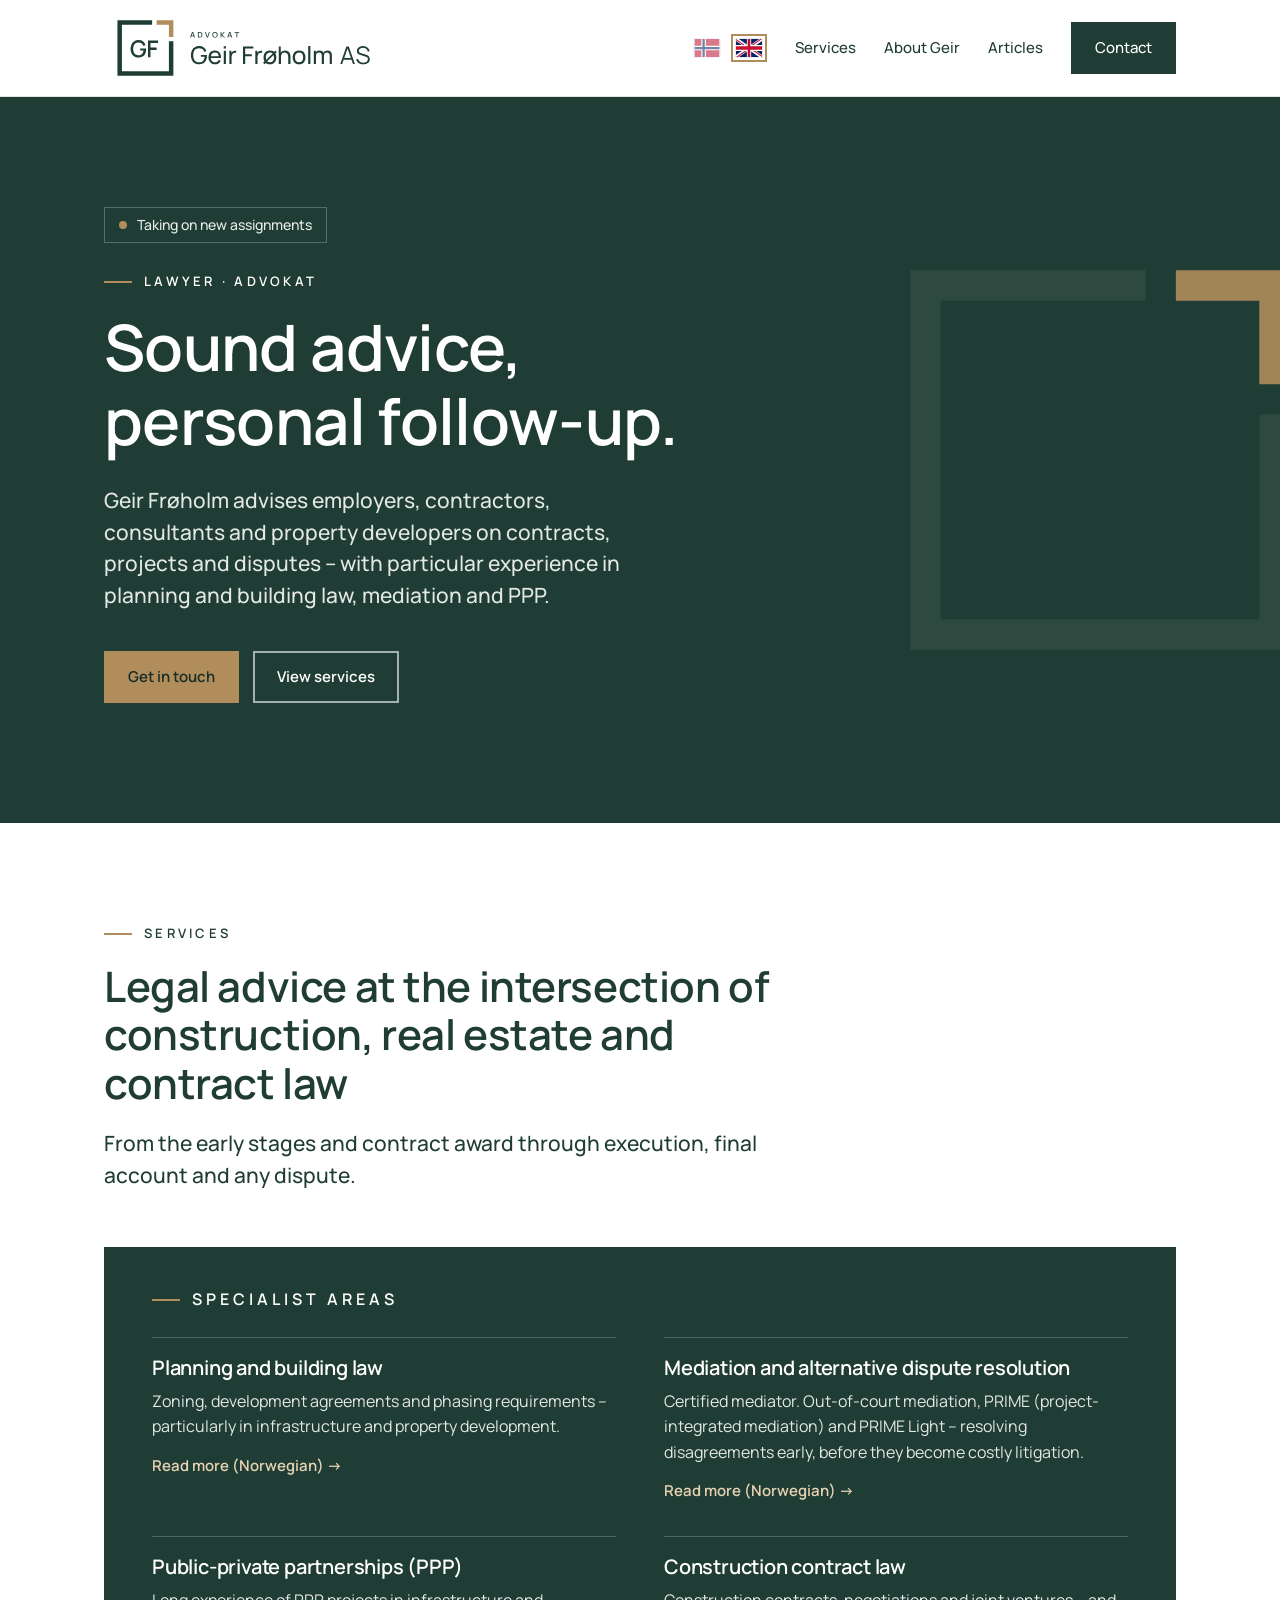
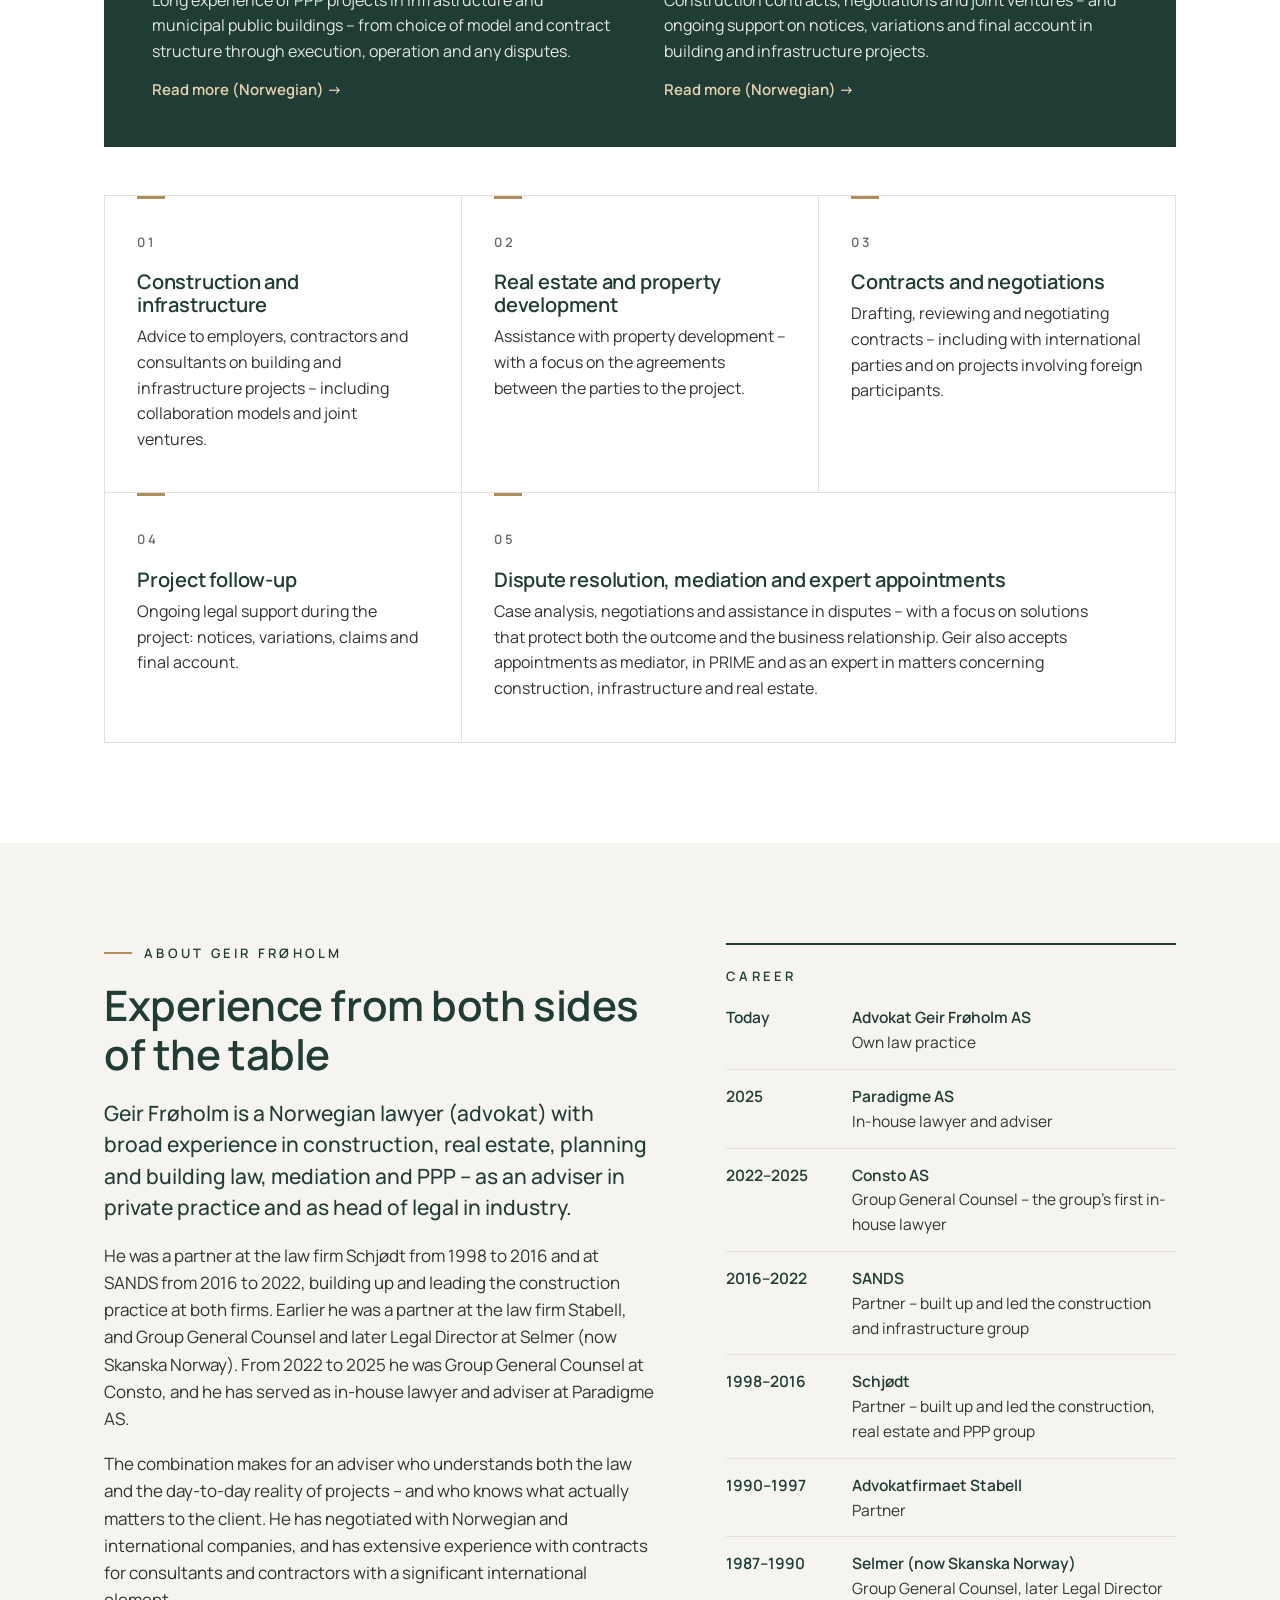
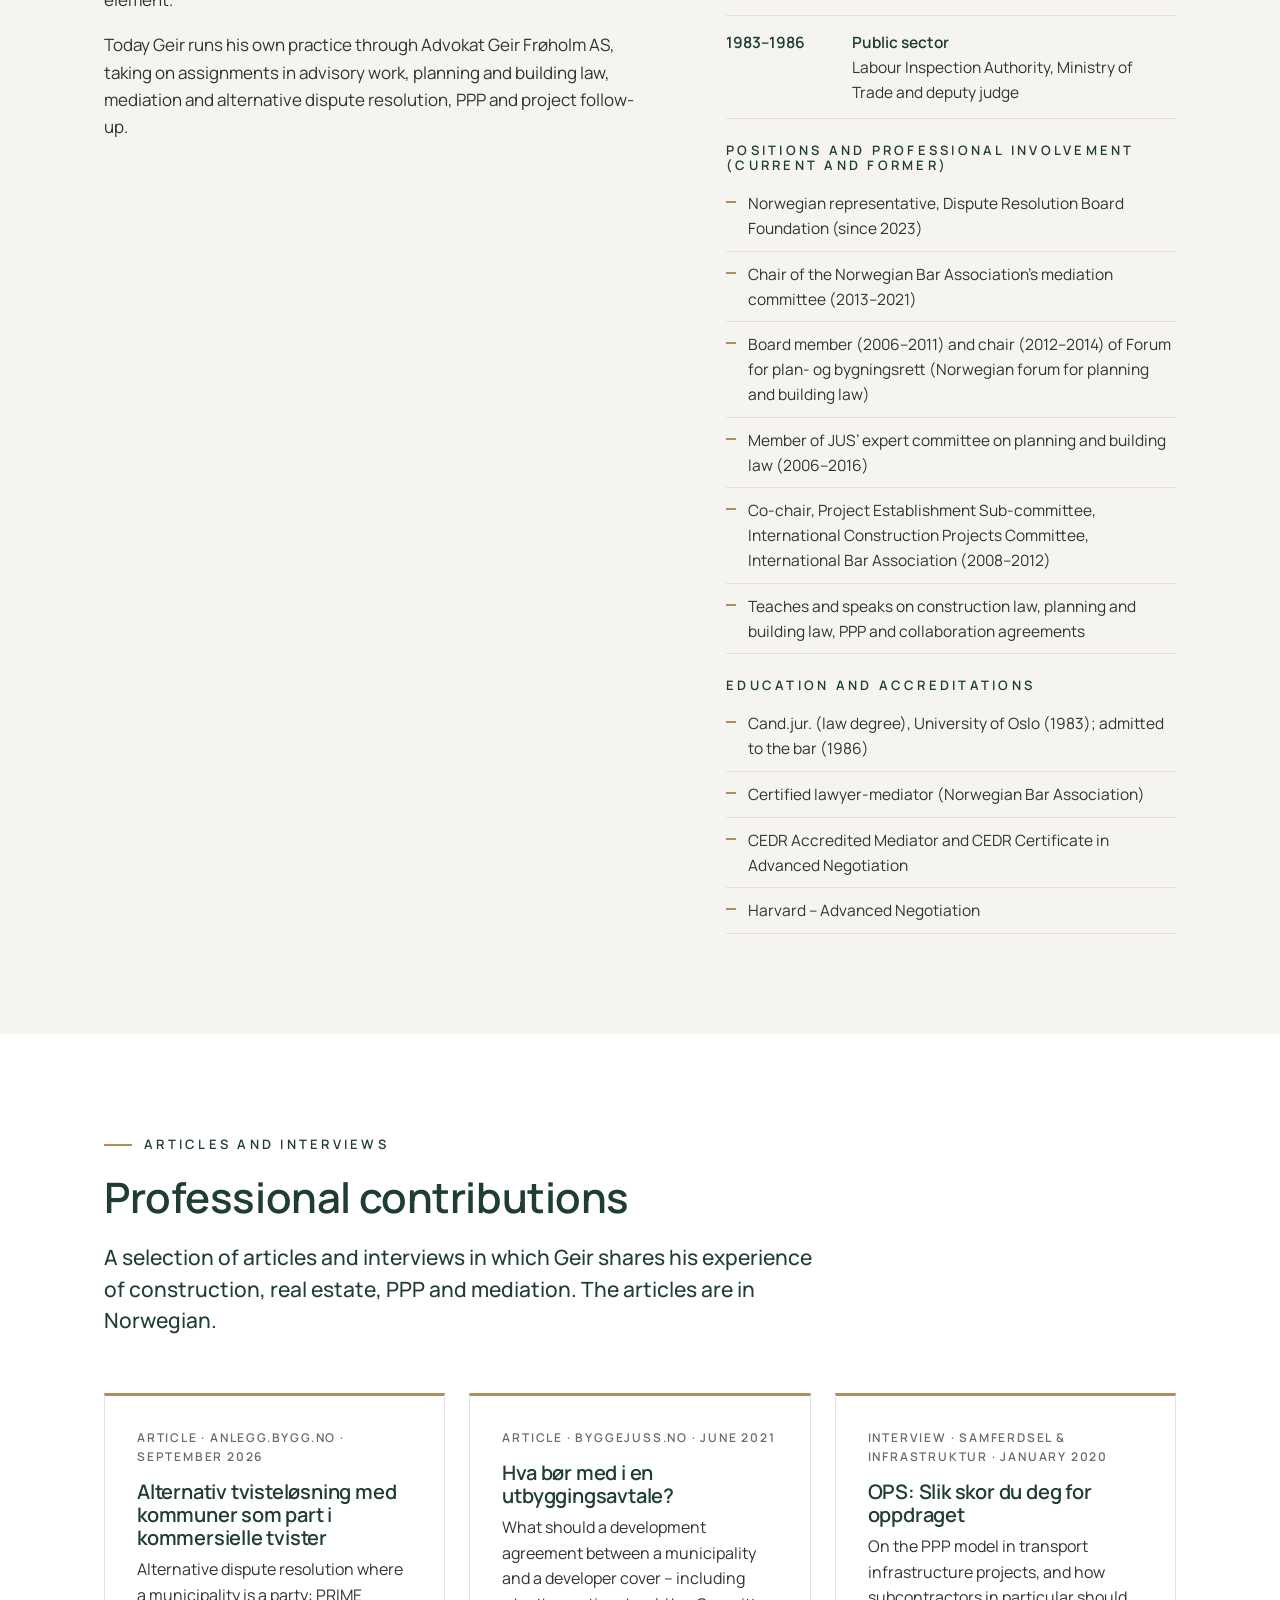
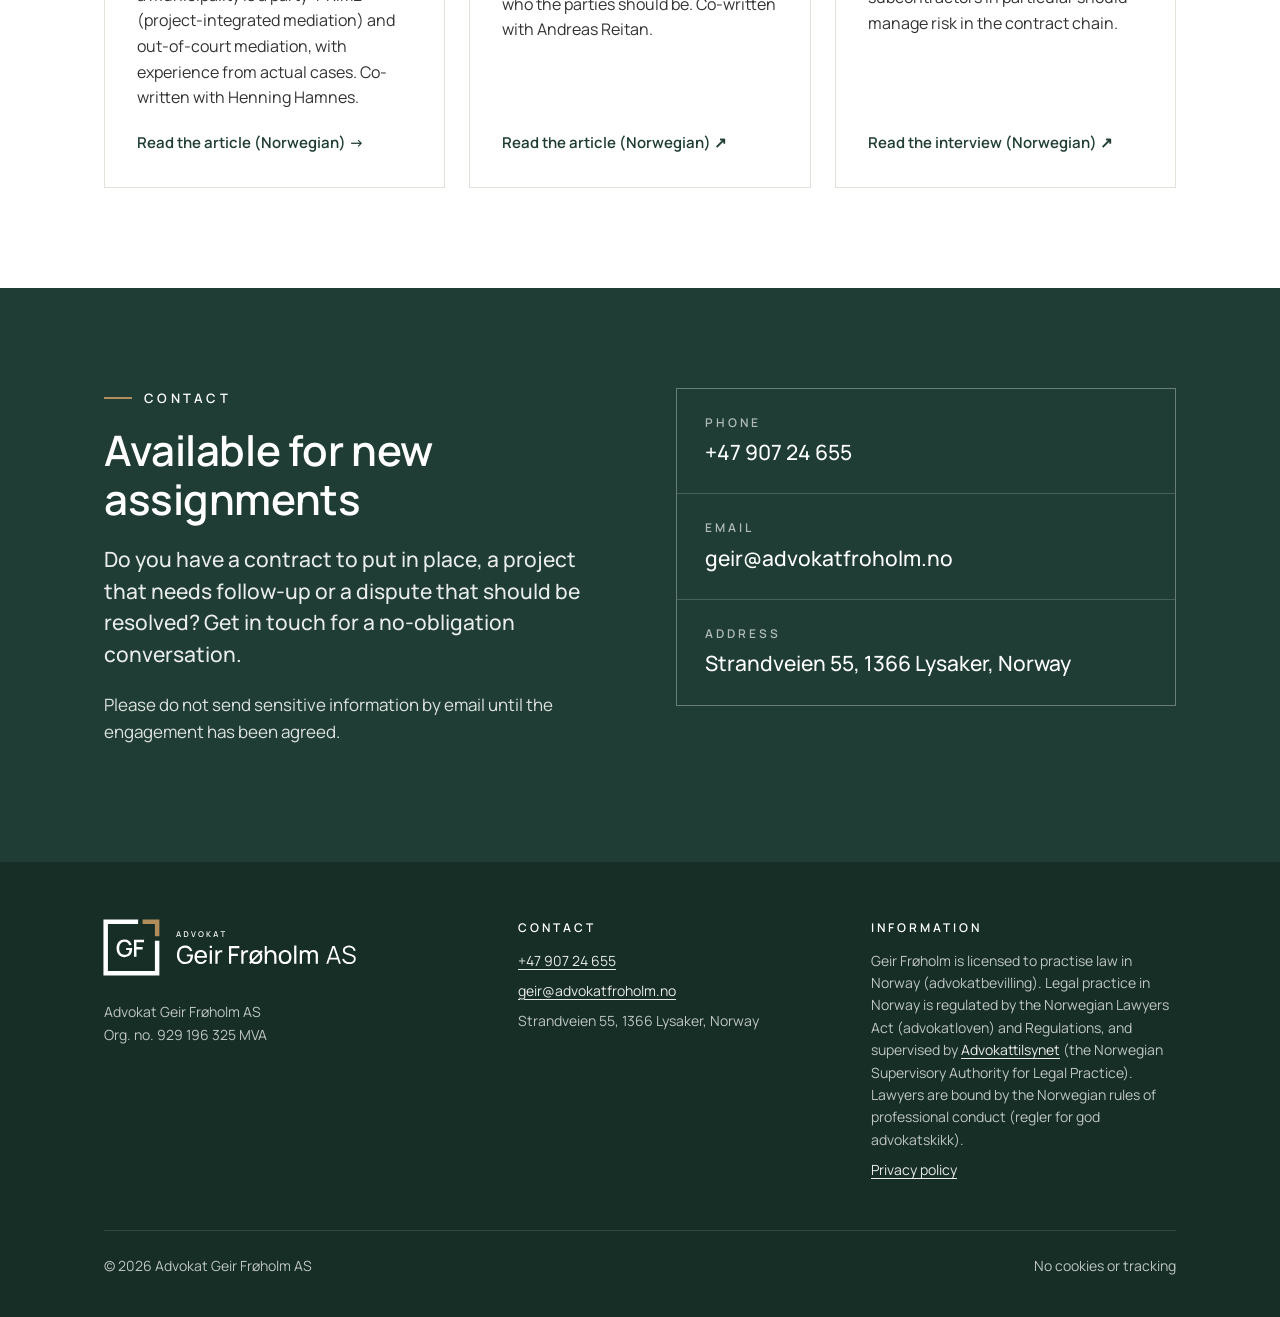
==== commit fa2e6eec: "Entrepriserett som fjerde spesialfelt med egen fagside; karriere, verv og utdanning oppdatert etter " ====
--- a/en/index.html
+++ b/en/index.html
@@ -195,6 +195,11 @@
           <p>Long experience of PPP projects in infrastructure and municipal public buildings – from choice of model and contract structure through execution, operation and any disputes.</p>
           <a class="les-mer" href="/ops.html" hreflang="nb">Read more (Norwegian) →</a>
         </div>
+        <div>
+          <h3><a href="/entrepriserett.html" hreflang="nb">Construction contract law</a></h3>
+          <p>Construction contracts, negotiations and joint ventures – and ongoing support on notices, variations and final account in building and infrastructure projects.</p>
+          <a class="les-mer" href="/entrepriserett.html" hreflang="nb">Read more (Norwegian) →</a>
+        </div>
       </div>
     </div>
     <div class="tjenester">
@@ -233,7 +238,7 @@
       <p class="etikett">About Geir Frøholm</p>
       <h2>Experience from both sides of the table</h2>
       <p class="ingress">Geir Frøholm is a Norwegian lawyer (advokat) with broad experience in construction, real estate, planning and building law, mediation and PPP – as an adviser in private practice and as head of legal in industry.</p>
-      <p>He was a partner at the law firm Schjødt for almost 20 years and at SANDS for five years, building up the construction practice at both firms. He has also served as Group General Counsel at Consto and at Selmer (now Skanska Norway), and as Chief Legal Officer (CLO) at Paradigme AS.</p>
+      <p>He was a partner at the law firm Schjødt from 1998 to 2016 and at SANDS from 2016 to 2022, building up and leading the construction practice at both firms. Earlier he was a partner at the law firm Stabell, and Group General Counsel and later Legal Director at Selmer (now Skanska Norway). From 2022 to 2025 he was Group General Counsel at Consto, and he has served as in-house lawyer and adviser at Paradigme AS.</p>
       <p>The combination makes for an adviser who understands both the law and the day-to-day reality of projects – and who knows what actually matters to the client. He has negotiated with Norwegian and international companies, and has extensive experience with contracts for consultants and contractors with a significant international element.</p>
       <p>Today Geir runs his own practice through Advokat Geir Frøholm AS, taking on assignments in advisory work, planning and building law, mediation and alternative dispute resolution, PPP and project follow-up.</p>
     </div>
@@ -241,20 +246,29 @@
       <h3>Career</h3>
       <ul class="tidslinje">
         <li><span class="aar">Today</span><span><b>Advokat Geir Frøholm AS</b>Own law practice</span></li>
-        <li><span class="aar">Previously</span><span><b>Paradigme AS</b>Chief Legal Officer</span></li>
-        <li><span class="aar">Previously</span><span><b>Consto AS</b>Group General Counsel</span></li>
-        <li><span class="aar">2016–2021</span><span><b>SANDS</b>Partner, deputy head of the construction group</span></li>
-        <li><span class="aar">Approx. 20 yrs</span><span><b>Schjødt</b>Partner – built up the construction practice</span></li>
-        <li><span class="aar">Previously</span><span><b>Selmer (now Skanska Norway)</b>Group General Counsel</span></li>
-        <li><span class="aar">Previously</span><span><b>Public sector</b>Deputy judge (dommerfullmektig)</span></li>
+        <li><span class="aar">2025</span><span><b>Paradigme AS</b>In-house lawyer and adviser</span></li>
+        <li><span class="aar">2022–2025</span><span><b>Consto AS</b>Group General Counsel – the group’s first in-house lawyer</span></li>
+        <li><span class="aar">2016–2022</span><span><b>SANDS</b>Partner – built up and led the construction and infrastructure group</span></li>
+        <li><span class="aar">1998–2016</span><span><b>Schjødt</b>Partner – built up and led the construction, real estate and PPP group</span></li>
+        <li><span class="aar">1990–1997</span><span><b>Advokatfirmaet Stabell</b>Partner</span></li>
+        <li><span class="aar">1987–1990</span><span><b>Selmer (now Skanska Norway)</b>Group General Counsel, later Legal Director</span></li>
+        <li><span class="aar">1983–1986</span><span><b>Public sector</b>Labour Inspection Authority, Ministry of Trade and deputy judge</span></li>
       </ul>
       <h3>Positions and professional involvement (current and former)</h3>
       <ul class="verv">
-        <li>Chair of the Norwegian Bar Association’s mediation committee</li>
-        <li>Chair and board member of Forum for plan- og bygningsrett (Norwegian forum for planning and building law)</li>
-        <li>Member of JUS’ expert committee on building and zoning law</li>
-        <li>Board member of the International Projects Committee, International Bar Association (2001–2006 and 2008–2015)</li>
-        <li>Contributor to international consultancy standards, and speaker at professional events</li>
+        <li>Norwegian representative, Dispute Resolution Board Foundation (since 2023)</li>
+        <li>Chair of the Norwegian Bar Association’s mediation committee (2013–2021)</li>
+        <li>Board member (2006–2011) and chair (2012–2014) of Forum for plan- og bygningsrett (Norwegian forum for planning and building law)</li>
+        <li>Member of JUS’ expert committee on planning and building law (2006–2016)</li>
+        <li>Co-chair, Project Establishment Sub-committee, International Construction Projects Committee, International Bar Association (2008–2012)</li>
+        <li>Teaches and speaks on construction law, planning and building law, PPP and collaboration agreements</li>
+      </ul>
+      <h3>Education and accreditations</h3>
+      <ul class="verv">
+        <li>Cand.jur. (law degree), University of Oslo (1983); admitted to the bar (1986)</li>
+        <li>Certified lawyer-mediator (Norwegian Bar Association)</li>
+        <li>CEDR Accredited Mediator and CEDR Certificate in Advanced Negotiation</li>
+        <li>Harvard – Advanced Negotiation</li>
       </ul>
     </aside>
   </div>
--- a/assets/style.css
+++ b/assets/style.css
@@ -201,11 +201,11 @@
 /* Spesialfelt */
 .spesial { background: var(--gronn); color: rgba(255,255,255,.88); padding: 40px 48px 44px; margin-bottom: 48px; }
 .spesial .etikett { color: var(--hvit); margin-bottom: 24px; }
-.spesial-grid { display: grid; grid-template-columns: repeat(3, 1fr); gap: 40px; }
+.spesial-grid { display: grid; grid-template-columns: repeat(2, 1fr); gap: 32px 48px; }
 .spesial-grid > div { min-width: 0; border-top: 1px solid rgba(255,255,255,.22); padding-top: 18px; }
 .spesial h3 { color: var(--hvit); font-size: 20px; margin: 0 0 10px; }
 .spesial p { margin: 0; font-size: 16px; }
-@media (max-width: 900px) { .spesial { padding: 32px 24px 36px; } .spesial-grid { grid-template-columns: 1fr; gap: 24px; } }
+@media (max-width: 900px) { .spesial { padding: 32px 24px 36px; } } @media (max-width: 700px) { .spesial-grid { grid-template-columns: 1fr; gap: 24px; } }
 
 /* Artikler */
 .artikler { display: grid; grid-template-columns: repeat(3, 1fr); gap: 24px; }
